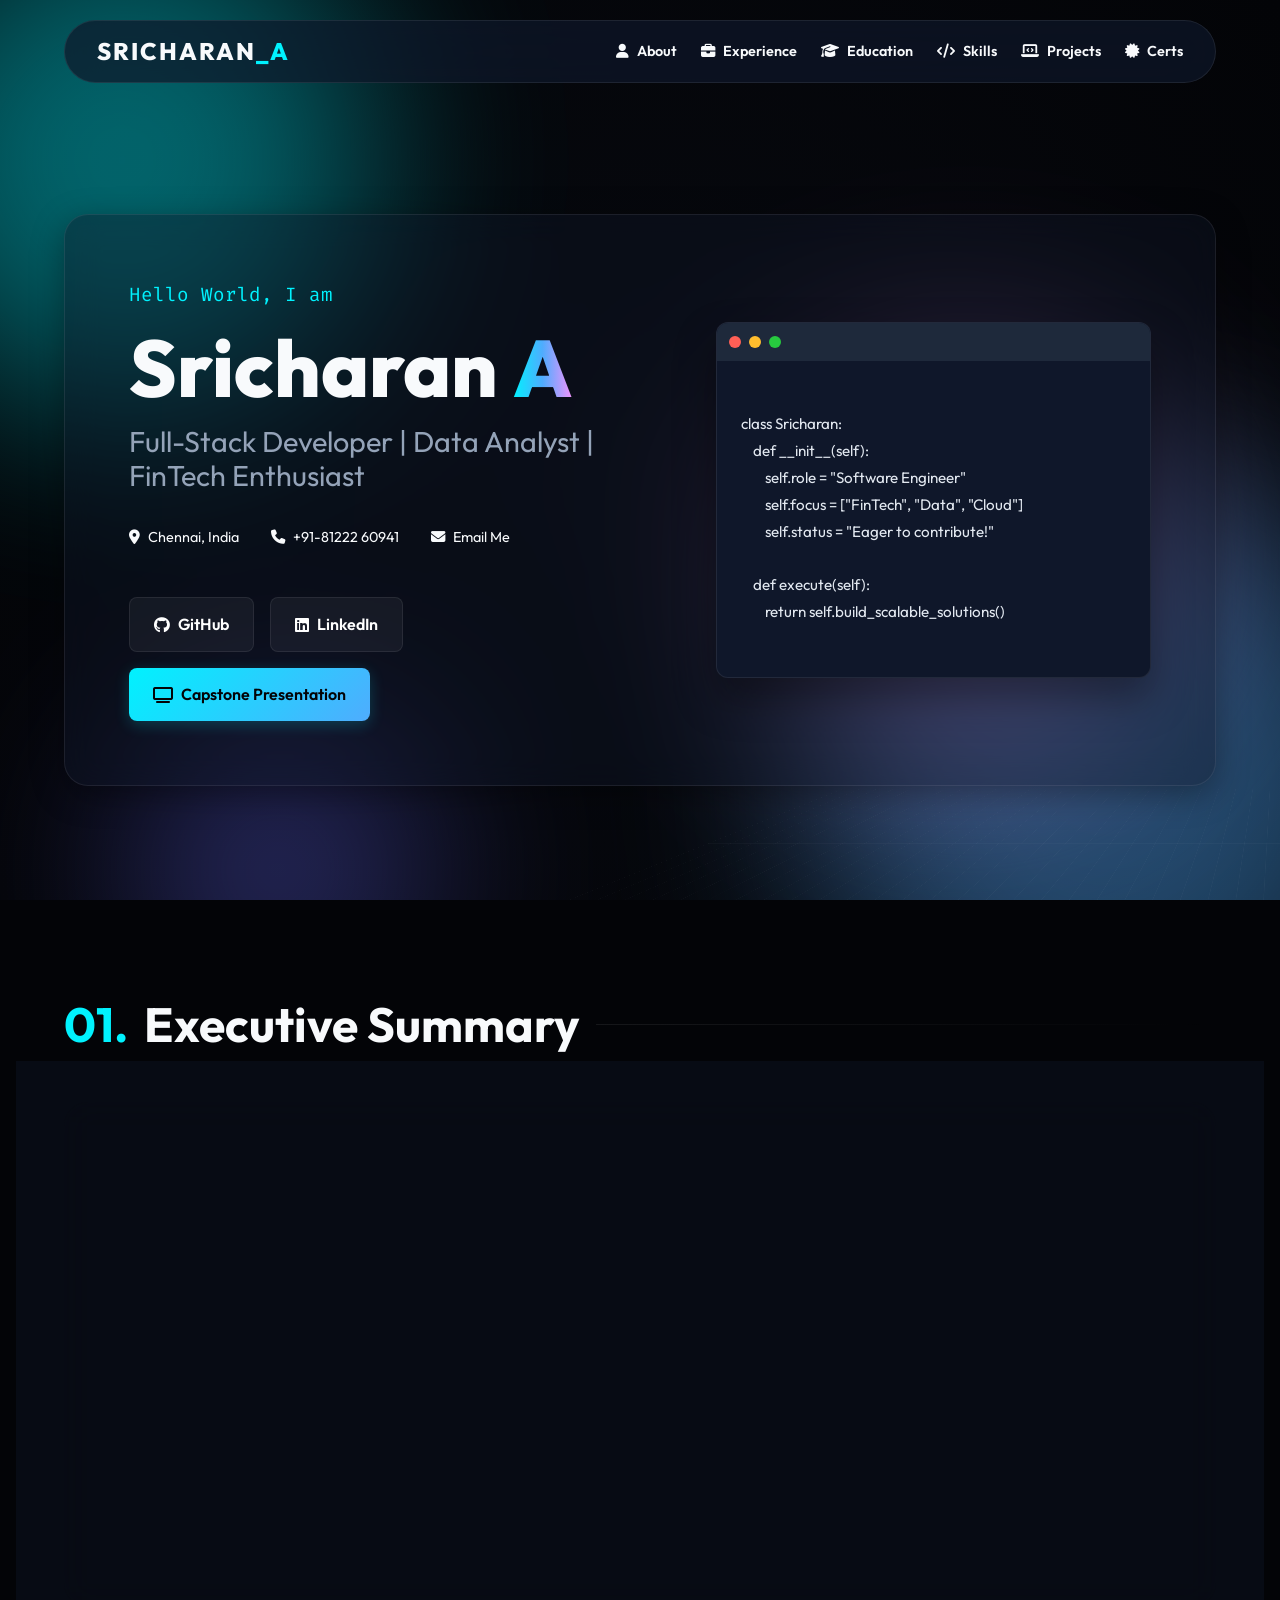
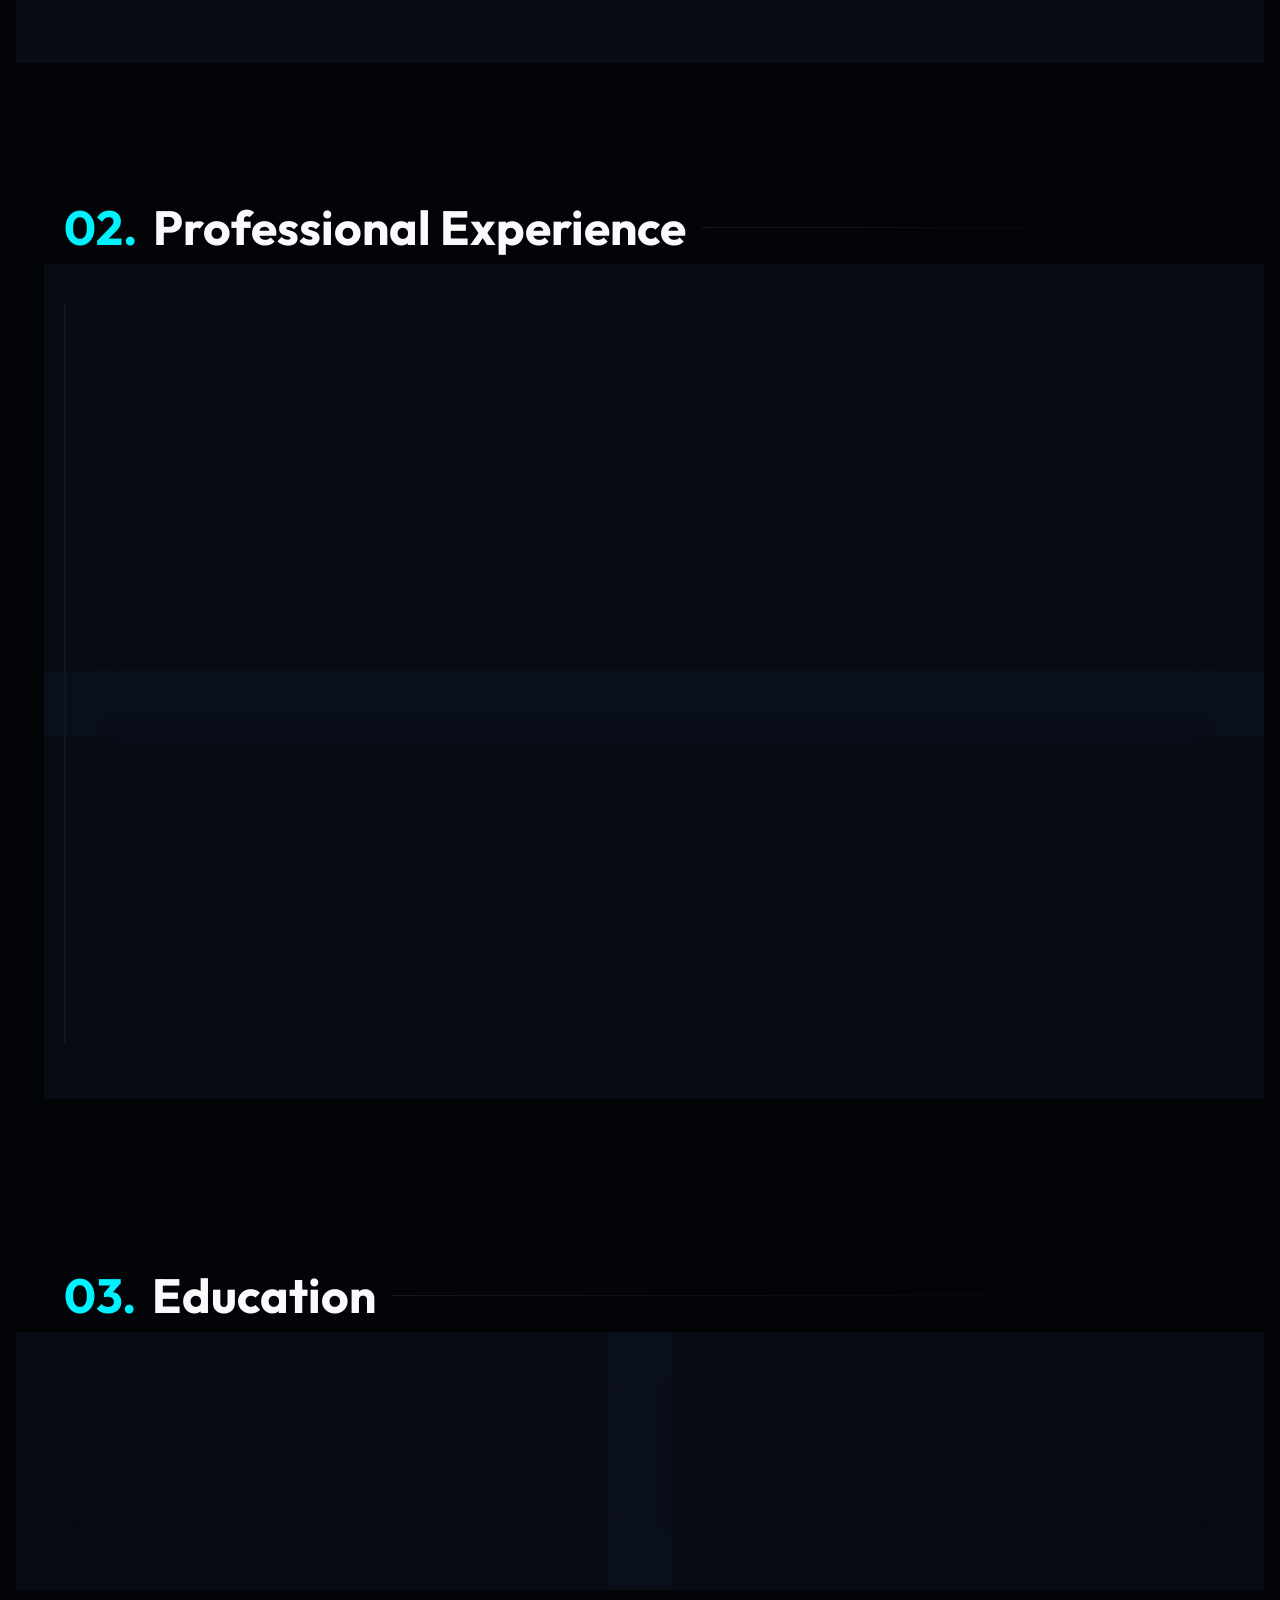
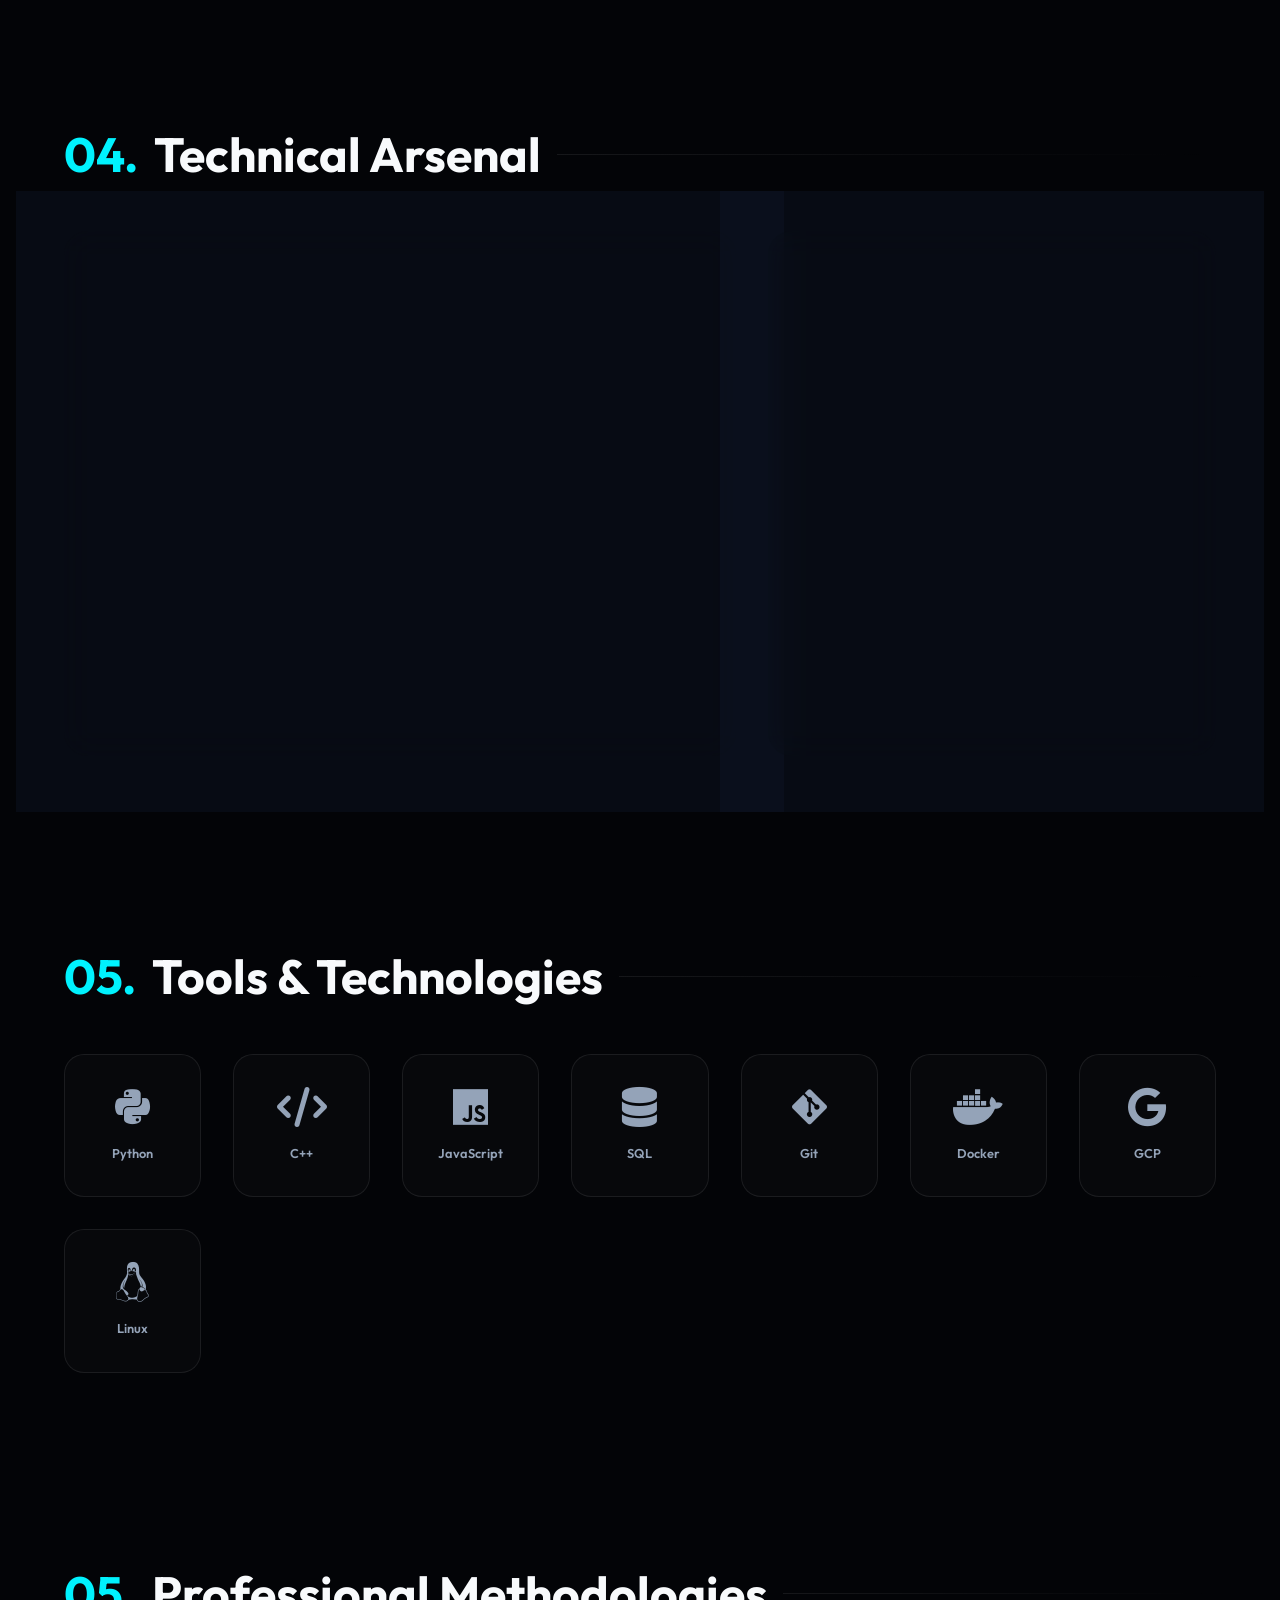
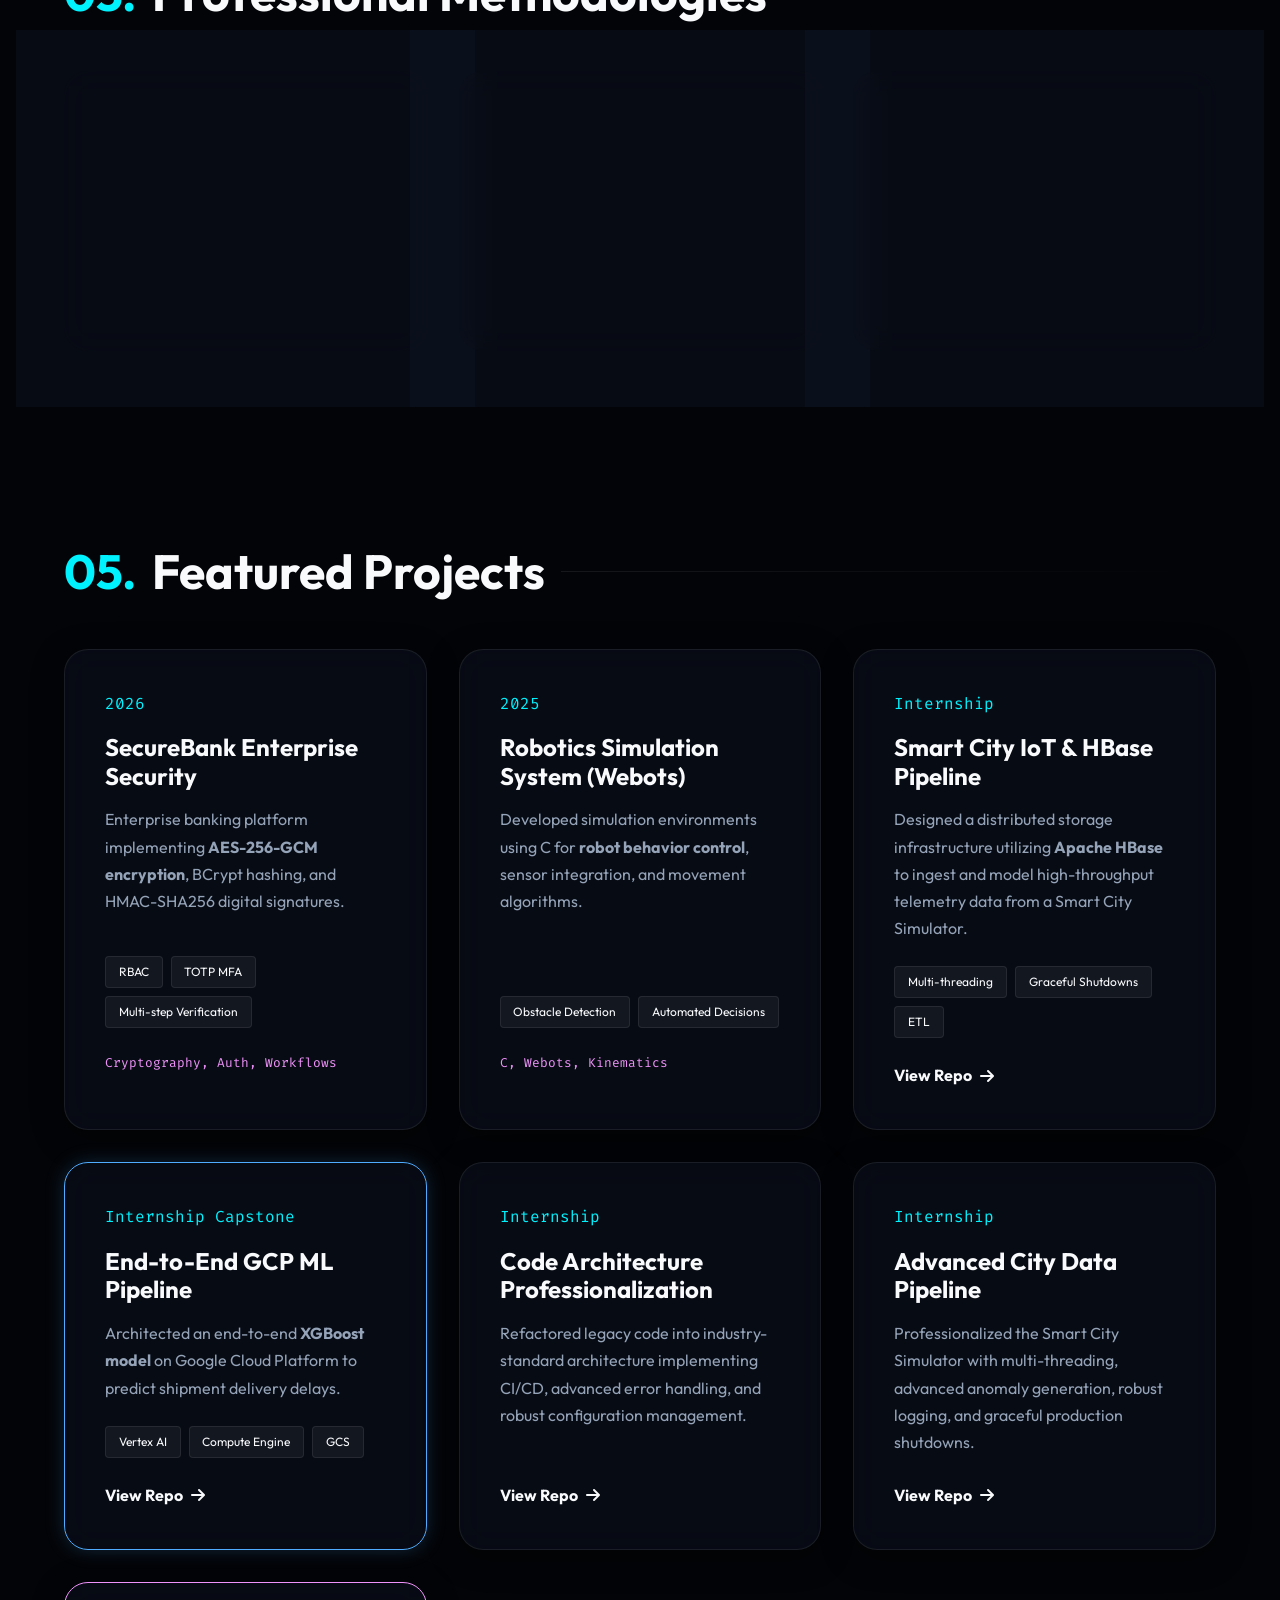
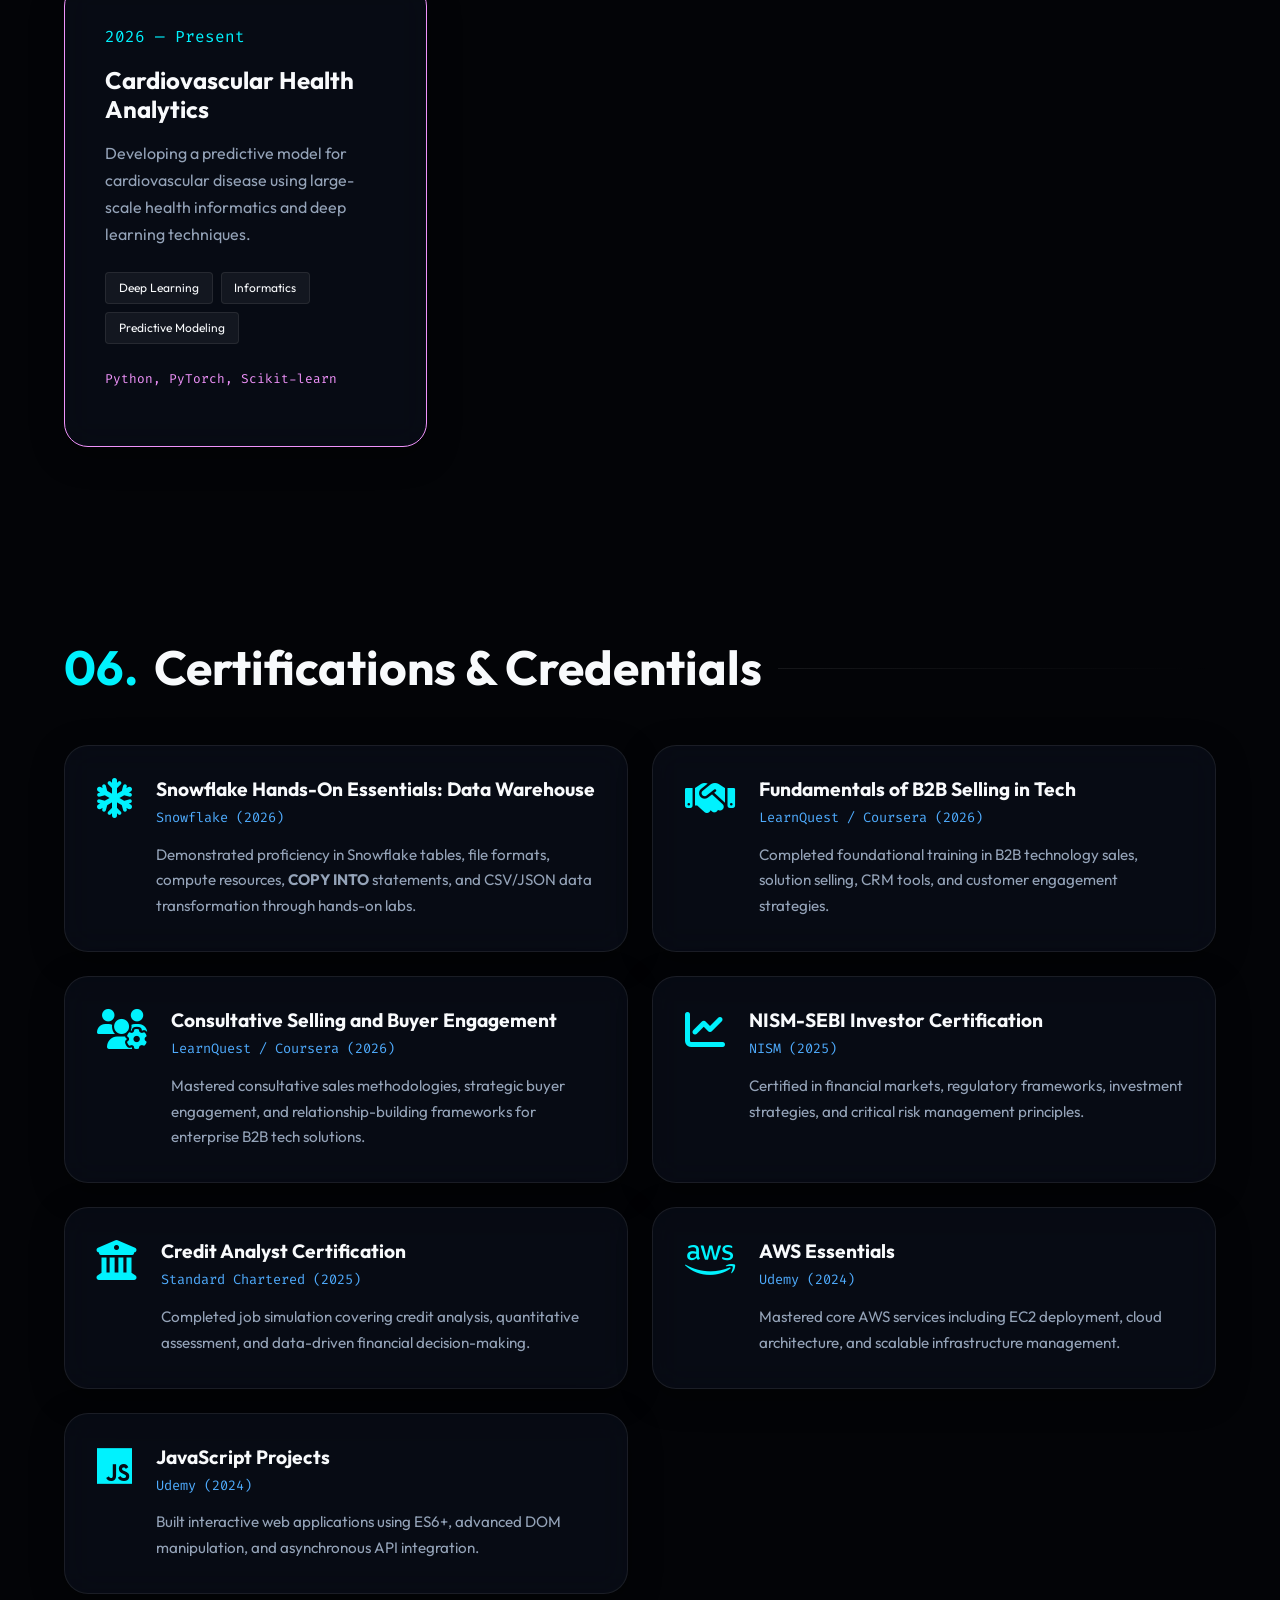
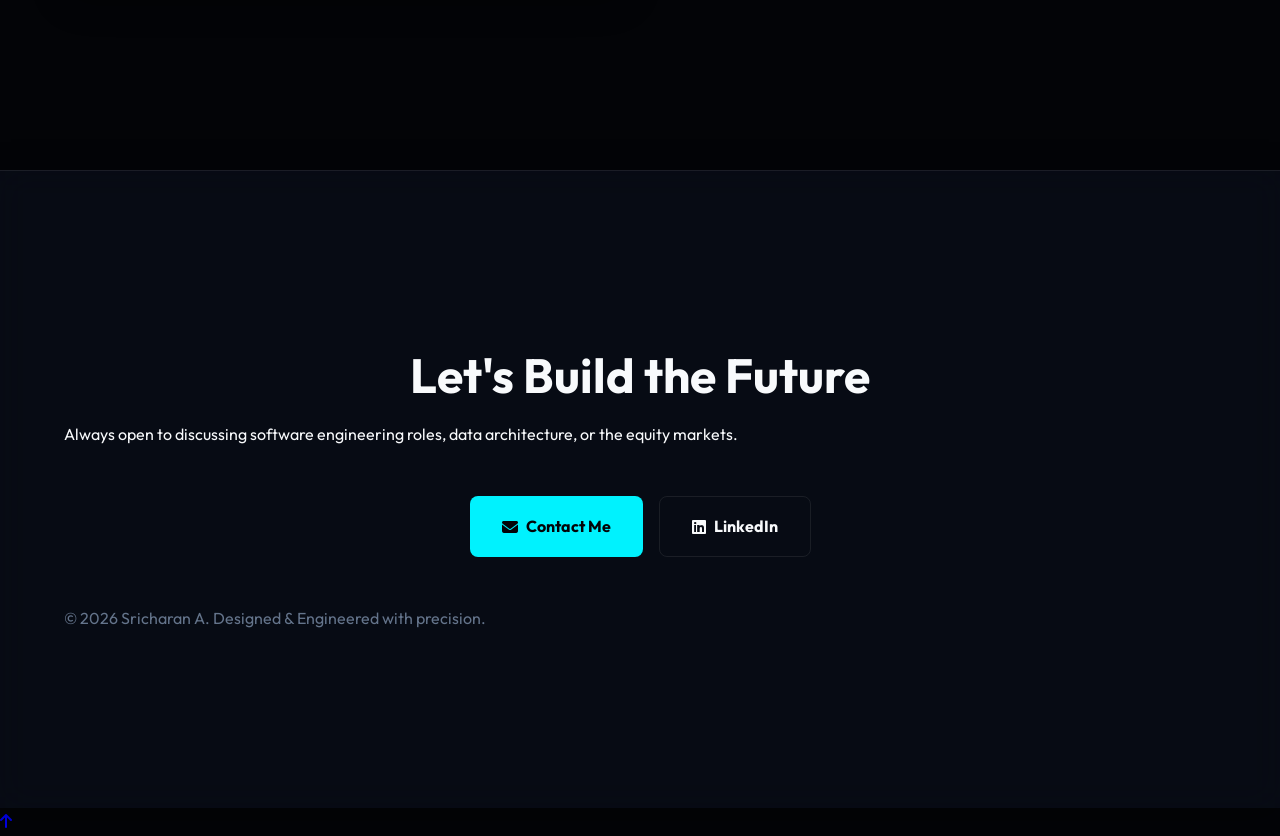
==== index.html @ 67b2a5e1 "feat: add HTML structure for functional scroll-to-top button" ====
<!DOCTYPE html>
<html lang="en">
<head>
    <meta charset="UTF-8">
    <meta name="viewport" content="width=device-width, initial-scale=1.0">
    <meta name="keywords" content="Sricharan A, Portfolio, Data Analyst, Full-Stack Developer, FinTech, Python, C++, Snowflake, SQL, GCP, Machine Learning, ApexPlanet">
    <!-- Open Graph Tags -->
    <meta property="og:title" content="Sricharan A | Portfolio">
    <meta property="og:description" content="Sricharan A - Full-Stack Developer & Data Analyst Portfolio">
    <meta property="og:type" content="website">
    <meta property="og:url" content="https://github.com/SricharanAsr">
    <meta property="og:image" content="https://raw.githubusercontent.com/SricharanAsr/ApexPlanet-Task5/main/screenshot.png">
    <!-- Twitter Card Tags -->
    <meta name="twitter:card" content="summary_large_image">
    <meta name="twitter:title" content="Sricharan A | Portfolio">
    <meta name="twitter:description" content="Sricharan A - Full-Stack Developer & Data Analyst Portfolio">
    <meta name="description" content="Sricharan A - Full-Stack Developer & Data Analyst Portfolio">
    <title>Sricharan A | Comprehensive Portfolio</title>
    <link href="https://fonts.googleapis.com/css2?family=Outfit:wght@300;400;600;800&family=Fira+Code:wght@400;500&display=swap" rel="stylesheet">
    <link rel="stylesheet" href="styles.css">
    <!-- FontAwesome for icons -->
    <link rel="stylesheet" href="https://cdnjs.cloudflare.com/ajax/libs/font-awesome/6.4.0/css/all.min.css">
</head>
<body>
    <!-- Complex Animated Background -->
    <div class="background-animation">
        <div class="orb orb-1"></div>
        <div class="orb orb-2"></div>
        <div class="orb orb-3"></div>
        <div class="orb orb-4"></div>
        <div class="grid-overlay"></div>
    </div>

    <!-- Navigation -->
    <nav class="glass-nav">
        <div class="nav-content">
            <h1 class="logo">SRICHARAN<span class="highlight">_A</span></h1>
            <ul class="nav-links">
                <li><a href="#about" aria-label="About Section"><i class="fa-solid fa-user"></i> About</a></li>
                <li><a href="#experience" aria-label="Experience Section"><i class="fa-solid fa-briefcase"></i> Experience</a></li>
                <li><a href="#education" aria-label="Education Section"><i class="fa-solid fa-graduation-cap"></i> Education</a></li>
                <li><a href="#skills" aria-label="Skills Section"><i class="fa-solid fa-code"></i> Skills</a></li>
                <li><a href="#projects" aria-label="Projects Section"><i class="fa-solid fa-laptop-code"></i> Projects</a></li>
                <li><a href="#certifications" aria-label="Certifications Section"><i class="fa-solid fa-certificate"></i> Certs</a></li>
            </ul>
        </div>
    </nav>

    <!-- Hero Section -->
    <header class="hero" id="home">
        <div class="hero-container glass-panel">
            <div class="hero-text">
                <p class="greeting">Hello World, I am</p>
                <h1 class="title">Sricharan <span class="gradient-text">A</span></h1>
                <h2 class="subtitle">Full-Stack Developer | Data Analyst | FinTech Enthusiast</h2>
                <div class="contact-info">
                    <span><i class="fa-solid fa-location-dot"></i> Chennai, India</span>
                    <span><i class="fa-solid fa-phone"></i> +91-81222 60941</span>
                    <a href="mailto:cb.sc.u4cse23764@cb.students.amrita.edu" aria-label="Email Me"><i class="fa-solid fa-envelope"></i> Email Me</a>
                </div>
                <div class="social-links">
                    <a href="https://github.com/SricharanAsr" target="_blank" class="social-btn" aria-label="GitHub Profile"><i class="fa-brands fa-github"></i> GitHub</a>
                    <a href="https://linkedin.com/in/sricharan-a-08983031a" target="_blank" class="social-btn" aria-label="LinkedIn Profile"><i class="fa-brands fa-linkedin"></i> LinkedIn</a>
                    <a href="presentation/index.html" target="_blank" class="social-btn highlight-btn" aria-label="Capstone Presentation"><i class="fa-solid fa-tv"></i> Capstone Presentation</a>
                </div>
            </div>
            <div class="hero-graphic">
                <div class="code-window">
                    <div class="window-header">
                        <span class="dot red"></span><span class="dot yellow"></span><span class="dot green"></span>
                    </div>
                    <pre><code>
class Sricharan:
    def __init__(self):
        self.role = "Software Engineer"
        self.focus = ["FinTech", "Data", "Cloud"]
        self.status = "Eager to contribute!"
        
    def execute(self):
        return self.build_scalable_solutions()
                    </code></pre>
                </div>
            </div>
        </div>
    </header>

    <!-- Executive Summary -->
    <section id="about" class="container">
        <h2 class="section-title"><span class="highlight">01.</span> Executive Summary</h2>
        <div class="glass-panel content-flooded">
            <p class="large-text">
                B.Tech CSE student specializing in <strong>full-stack development</strong> across <strong>C++, Python, and web technologies</strong>, with hands-on expertise in <strong>Snowflake data warehousing</strong>. 
            </p>
            <p class="large-text">
                Driven by a passion for <strong>fintech and equity markets</strong>, I am eager to contribute to software engineering roles that demand both technical excellence and financial acumen to build <strong>scalable, data-driven solutions</strong>.
            </p>
            <div class="competency-grid">
                <div class="comp-item">
                    <i class="fa-solid fa-microchip"></i>
                    <span>System Architecture</span>
                </div>
                <div class="comp-item">
                    <i class="fa-solid fa-database"></i>
                    <span>ETL & Data Modeling</span>
                </div>
                <div class="comp-item">
                    <i class="fa-solid fa-shield-halved"></i>
                    <span>Cybersecurity Basics</span>
                </div>
                <div class="comp-item">
                    <i class="fa-solid fa-chart-pie"></i>
                    <span>Quantitative Analysis</span>
                </div>
            </div>
            <div class="competency-tags">
                <span class="tag">Problem-Solving</span>
                <span class="tag">Analytical Thinking</span>
                <span class="tag">Data Analysis</span>
                <span class="tag">Financial Analysis</span>
                <span class="tag">Market Operations (NSE, BSE)</span>
            </div>
        </div>
    </section>

    <!-- Experience Timeline -->
    <section id="experience" class="container">
        <h2 class="section-title"><span class="highlight">02.</span> Professional Experience</h2>
        <div class="timeline">
            <div class="timeline-item glass-panel">
                <div class="timeline-dot"></div>
                <div class="timeline-date">2026</div>
                <h3>Data Analyst Intern — ApexPlanet</h3>
                <h4>Apex Software Solutions</h4>
                <ul>
                    <li>Spearheaded <strong>statistical data analysis</strong> workflows, leveraging advanced visualizations to drive data-informed decision-making.</li>
                    <li>Optimized <strong>SQL query performance</strong> by 30% through advanced join strategies and aggregation techniques for large-scale revenue datasets.</li>
                    <li>Designed high-fidelity <strong>KPI dashboards</strong> in Excel, providing stakeholders with real-time business intelligence and performance metrics.</li>
                    <li>Architected and deployed an end-to-end <strong>XGBoost ML Pipeline</strong> on GCP, achieving 92% prediction accuracy for shipping logistics.</li>
                </ul>
            </div>
            
            <div class="timeline-item glass-panel">
                <div class="timeline-dot"></div>
                <div class="timeline-date">2025</div>
                <h3>Equity Markets Analyst</h3>
                <h4>Finlatics Program</h4>
                <ul>
                    <li>Completed intensive equity research program in <strong>valuation, portfolio management, and financial modeling</strong>.</li>
                    <li>Performed <strong>technical analysis</strong> in Google Sheets to develop data-driven investment strategies.</li>
                    <li>Integrated financial fundamentals with technical indicators to achieve portfolio performance exceeding market benchmarks.</li>
                </ul>
            </div>
        </div>
    </section>

    <!-- Education -->
    <section id="education" class="container">
        <h2 class="section-title"><span class="highlight">03.</span> Education</h2>
        <div class="grid-2">
            <div class="glass-panel edu-card">
                <div class="edu-icon"><i class="fa-solid fa-university"></i></div>
                <div>
                    <h3>B.Tech Computer Science & Engineering</h3>
                    <p class="edu-school">Amrita Vishwa Vidyapeetham, Coimbatore</p>
                    <p class="edu-date">2023 — 2027</p>
                </div>
            </div>
            <div class="glass-panel edu-card">
                <div class="edu-icon"><i class="fa-solid fa-school"></i></div>
                <div>
                    <h3>Higher Secondary Education (11th & 12th)</h3>
                    <p class="edu-school">Sri Chaitanya Techno School, Chennai</p>
                    <p class="edu-date">2021 — 2023</p>
                </div>
            </div>
        </div>
    </section>

    <!-- Massive Skills Matrix -->
    <section id="skills" class="container">
        <h2 class="section-title"><span class="highlight">04.</span> Technical Arsenal</h2>
        <div class="skills-matrix">
            <div class="skill-group glass-panel">
                <h3><i class="fa-solid fa-terminal"></i> Programming Languages</h3>
                <div class="skill-bar-container">
                    <div class="skill-label">C++ / C <span class="skill-level">Advanced</span></div>
                    <div class="skill-bar"><div class="skill-fill" style="width: 90%;"></div></div>
                </div>
                <div class="skill-bar-container">
                    <div class="skill-label">Python <span class="skill-level">Advanced</span></div>
                    <div class="skill-bar"><div class="skill-fill" style="width: 95%;"></div></div>
                </div>
                <div class="skill-bar-container">
                    <div class="skill-label">SQL <span class="skill-level">Fluent</span></div>
                    <div class="skill-bar"><div class="skill-fill" style="width: 85%;"></div></div>
                </div>
                <div class="skill-bar-container">
                    <div class="skill-label">JavaScript (ES6+) <span class="skill-level">Proficient</span></div>
                    <div class="skill-bar"><div class="skill-fill" style="width: 80%;"></div></div>
                </div>
            </div>

            <div class="skill-group glass-panel">
                <h3><i class="fa-solid fa-cloud"></i> Cloud & Infrastructure</h3>
                <div class="cloud-icons">
                    <div class="c-icon"><i class="fa-brands fa-aws"></i> AWS (EC2, Deployments)</div>
                    <div class="c-icon"><i class="fa-brands fa-google"></i> Google Cloud Platform</div>
                    <div class="c-icon"><i class="fa-solid fa-snowflake"></i> Snowflake Data Warehouse</div>
                </div>
                <h4 class="sub-skill-title">Specializations:</h4>
                <ul class="check-list">
                    <li><i class="fa-solid fa-check"></i> Cloud Infrastructure Management</li>
                    <li><i class="fa-solid fa-check"></i> Data Warehousing pipelines</li>
                    <li><i class="fa-solid fa-check"></i> Full-Stack & API Integration</li>
                    <li><i class="fa-solid fa-check"></i> UI/UX Design</li>
                </ul>
            </div>
        </div>
    </section>

    <!-- Tools & Technologies Showcase -->
    <section id="tech-stack" class="container">
        <h2 class="section-title"><span class="highlight">05.</span> Tools & Technologies</h2>
        <div class="tech-grid">
            <div class="tech-item" title="Python">
                <i class="fa-brands fa-python"></i>
                <span>Python</span>
            </div>
            <div class="tech-item" title="C++">
                <i class="fa-solid fa-code"></i>
                <span>C++</span>
            </div>
            <div class="tech-item" title="JavaScript">
                <i class="fa-brands fa-js"></i>
                <span>JavaScript</span>
            </div>
            <div class="tech-item" title="SQL">
                <i class="fa-solid fa-database"></i>
                <span>SQL</span>
            </div>
            <div class="tech-item" title="GIT">
                <i class="fa-brands fa-git-alt"></i>
                <span>Git</span>
            </div>
            <div class="tech-item" title="Docker">
                <i class="fa-brands fa-docker"></i>
                <span>Docker</span>
            </div>
            <div class="tech-item" title="Google Cloud">
                <i class="fa-brands fa-google"></i>
                <span>GCP</span>
            </div>
            <div class="tech-item" title="Linux">
                <i class="fa-brands fa-linux"></i>
                <span>Linux</span>
            </div>
        </div>
    </section>

    <!-- Professional Methodologies -->
    <section id="methodology" class="container">
        <h2 class="section-title"><span class="highlight">05.</span> Professional Methodologies</h2>
        <div class="grid-3">
            <div class="glass-panel soft-skill-card">
                <i class="fa-solid fa-lightbulb"></i>
                <h3>Problem Solving</h3>
                <p>Structured approach to complex technical challenges using first-principles thinking.</p>
            </div>
            <div class="glass-panel soft-skill-card">
                <i class="fa-solid fa-comments"></i>
                <h3>Communication</h3>
                <p>Effective technical communication for bridging the gap between developers and stakeholders.</p>
            </div>
            <div class="glass-panel soft-skill-card">
                <i class="fa-solid fa-vial"></i>
                <h3>Analytical Rigor</h3>
                <p>Meticulous attention to data integrity and statistical significance in all analytical workflows.</p>
            </div>
        </div>
    </section>

    <!-- Comprehensive Projects Portfolio -->
    <section id="projects" class="container">
        <h2 class="section-title"><span class="highlight">05.</span> Featured Projects</h2>
        <div class="grid-3 projects-grid">

            <!-- Resume Project 1 -->
            <div class="project-card glass-panel">
                <div class="project-year">2026</div>
                <h3>SecureBank Enterprise Security</h3>
                <p>Enterprise banking platform implementing <strong>AES-256-GCM encryption</strong>, BCrypt hashing, and HMAC-SHA256 digital signatures.</p>
                <div class="project-features">
                    <span>RBAC</span><span>TOTP MFA</span><span>Multi-step Verification</span>
                </div>
                <div class="tech-stack-mini">Cryptography, Auth, Workflows</div>
            </div>

            <!-- Resume Project 3 -->
            <div class="project-card glass-panel">
                <div class="project-year">2025</div>
                <h3>Robotics Simulation System (Webots)</h3>
                <p>Developed simulation environments using C for <strong>robot behavior control</strong>, sensor integration, and movement algorithms.</p>
                <div class="project-features">
                    <span>Obstacle Detection</span><span>Automated Decisions</span>
                </div>
                <div class="tech-stack-mini">C, Webots, Kinematics</div>
            </div>

            <!-- Capstone Project 2 -->
            <div class="project-card glass-panel">
                <div class="project-year">Internship</div>
                <h3>Smart City IoT & HBase Pipeline</h3>
                <p>Designed a distributed storage infrastructure utilizing <strong>Apache HBase</strong> to ingest and model high-throughput telemetry data from a Smart City Simulator.</p>
                <div class="project-features">
                    <span>Multi-threading</span><span>Graceful Shutdowns</span><span>ETL</span>
                </div>
                <a href="https://github.com/SricharanAsr/smartcityHbase" target="_blank" class="p-link">View Repo <i class="fa-solid fa-arrow-right"></i></a>
            </div>

            <!-- Capstone Project 4 -->
            <div class="project-card glass-panel highlight-border">
                <div class="project-year">Internship Capstone</div>
                <h3>End-to-End GCP ML Pipeline</h3>
                <p>Architected an end-to-end <strong>XGBoost model</strong> on Google Cloud Platform to predict shipment delivery delays.</p>
                <div class="project-features">
                    <span>Vertex AI</span><span>Compute Engine</span><span>GCS</span>
                </div>
                <a href="https://github.com/SricharanAsr/End-to-End-ML-pipeline-using-GCP-cloud-services" target="_blank" class="p-link">View Repo <i class="fa-solid fa-arrow-right"></i></a>
            </div>

            <!-- Capstone Project 1 -->
            <div class="project-card glass-panel">
                <div class="project-year">Internship</div>
                <h3>Code Architecture Professionalization</h3>
                <p>Refactored legacy code into industry-standard architecture implementing CI/CD, advanced error handling, and robust configuration management.</p>
                <a href="https://github.com/SricharanAsr/ApexPlanet-Task4" target="_blank" class="p-link">View Repo <i class="fa-solid fa-arrow-right"></i></a>
            </div>

            <!-- Capstone Project 3 -->
            <div class="project-card glass-panel">
                <div class="project-year">Internship</div>
                <h3>Advanced City Data Pipeline</h3>
                <p>Professionalized the Smart City Simulator with multi-threading, advanced anomaly generation, robust logging, and graceful production shutdowns.</p>
                <a href="https://github.com/SricharanAsr/Smart-City-Repo" target="_blank" class="p-link">View Repo <i class="fa-solid fa-arrow-right"></i></a>
            </div>

            <!-- Ongoing Research -->
            <div class="project-card glass-panel border-accent">
                <div class="project-year">2026 — Present</div>
                <h3>Cardiovascular Health Analytics</h3>
                <p>Developing a predictive model for cardiovascular disease using large-scale health informatics and deep learning techniques.</p>
                <div class="project-features">
                    <span>Deep Learning</span><span>Informatics</span><span>Predictive Modeling</span>
                </div>
                <div class="tech-stack-mini">Python, PyTorch, Scikit-learn</div>
            </div>

        </div>
    </section>

    <!-- Massive Certifications List -->
    <section id="certifications" class="container">
        <h2 class="section-title"><span class="highlight">06.</span> Certifications & Credentials</h2>
        <div class="cert-grid">
            <div class="cert-card glass-panel">
                <div class="cert-icon"><i class="fa-solid fa-snowflake"></i></div>
                <div class="cert-info">
                    <h3>Snowflake Hands-On Essentials: Data Warehouse</h3>
                    <span class="cert-issuer">Snowflake (2026)</span>
                    <p>Demonstrated proficiency in Snowflake tables, file formats, compute resources, <strong>COPY INTO</strong> statements, and CSV/JSON data transformation through hands-on labs.</p>
                </div>
            </div>

            <div class="cert-card glass-panel">
                <div class="cert-icon"><i class="fa-solid fa-handshake"></i></div>
                <div class="cert-info">
                    <h3>Fundamentals of B2B Selling in Tech</h3>
                    <span class="cert-issuer">LearnQuest / Coursera (2026)</span>
                    <p>Completed foundational training in B2B technology sales, solution selling, CRM tools, and customer engagement strategies.</p>
                </div>
            </div>

            <div class="cert-card glass-panel">
                <div class="cert-icon"><i class="fa-solid fa-users-gear"></i></div>
                <div class="cert-info">
                    <h3>Consultative Selling and Buyer Engagement</h3>
                    <span class="cert-issuer">LearnQuest / Coursera (2026)</span>
                    <p>Mastered consultative sales methodologies, strategic buyer engagement, and relationship-building frameworks for enterprise B2B tech solutions.</p>
                </div>
            </div>

            <div class="cert-card glass-panel">
                <div class="cert-icon"><i class="fa-solid fa-chart-line"></i></div>
                <div class="cert-info">
                    <h3>NISM-SEBI Investor Certification</h3>
                    <span class="cert-issuer">NISM (2025)</span>
                    <p>Certified in financial markets, regulatory frameworks, investment strategies, and critical risk management principles.</p>
                </div>
            </div>

            <div class="cert-card glass-panel">
                <div class="cert-icon"><i class="fa-solid fa-building-columns"></i></div>
                <div class="cert-info">
                    <h3>Credit Analyst Certification</h3>
                    <span class="cert-issuer">Standard Chartered (2025)</span>
                    <p>Completed job simulation covering credit analysis, quantitative assessment, and data-driven financial decision-making.</p>
                </div>
            </div>

            <div class="cert-card glass-panel">
                <div class="cert-icon"><i class="fa-brands fa-aws"></i></div>
                <div class="cert-info">
                    <h3>AWS Essentials</h3>
                    <span class="cert-issuer">Udemy (2024)</span>
                    <p>Mastered core AWS services including EC2 deployment, cloud architecture, and scalable infrastructure management.</p>
                </div>
            </div>

            <div class="cert-card glass-panel">
                <div class="cert-icon"><i class="fa-brands fa-js"></i></div>
                <div class="cert-info">
                    <h3>JavaScript Projects</h3>
                    <span class="cert-issuer">Udemy (2024)</span>
                    <p>Built interactive web applications using ES6+, advanced DOM manipulation, and asynchronous API integration.</p>
                </div>
            </div>
        </div>
    </section>

    <footer class="glass-panel main-footer">
        <div class="container text-center">
            <h2 class="footer-title">Let's Build the Future</h2>
            <p>Always open to discussing software engineering roles, data architecture, or the equity markets.</p>
            <div class="footer-links">
                <a href="mailto:cb.sc.u4cse23764@cb.students.amrita.edu" class="btn-primary"><i class="fa-solid fa-envelope"></i> Contact Me</a>
                <a href="https://linkedin.com/in/sricharan-a-08983031a" target="_blank" class="btn-secondary"><i class="fa-brands fa-linkedin"></i> LinkedIn</a>
            </div>
            <p class="copyright">© 2026 Sricharan A. Designed & Engineered with precision.</p>
        </div>
    </footer>
    <a href="#home" class="scroll-top" aria-label="Scroll to Top">
        <i class="fa-solid fa-arrow-up"></i>
    </a>
</body>
</html>
---- styles.css ----
@import url('https://fonts.googleapis.com/css2?family=Outfit:wght@300;400;600;800&family=Fira+Code:wght@400;500&display=swap');

:root {
    --primary: #00f2fe;
    --secondary: #4facfe;
    --accent: #f093fb;
    --success: #00f5a0;
    --warning: #f83a3a;
    --info: #00d2ff;
    --dark: #07090f;
    --darker: #030407;
    --light: #f8fafc;
    --text-muted: #94a3b8;
    --platinum: #e2e8f0;
    
    --glass-bg: rgba(15, 23, 42, 0.4);
    --glass-border: rgba(255, 255, 255, 0.08);
    --glass-shadow: 0 8px 32px 0 rgba(0, 0, 0, 0.37);
    --glass-glow: 0 0 15px rgba(0, 242, 254, 0.3);
}

* {
    margin: 0;
    padding: 0;
    box-sizing: border-box;
    font-family: 'Outfit', sans-serif;
    scroll-behavior: smooth;
}

body {
    background-color: var(--darker);
    color: var(--light);
    line-height: 1.7;
    overflow-x: hidden;
}

h1, h2, h3, h4 {
    line-height: 1.2;
}

/* Background Animation */
.background-animation {
    position: fixed;
    top: 0;
    left: 0;
    width: 100vw;
    height: 100vh;
    z-index: -1;
    overflow: hidden;
    background: radial-gradient(circle at center, var(--dark), var(--darker));
}

.grid-overlay {
    position: absolute;
    width: 200%;
    height: 200%;
    background-image: 
        linear-gradient(rgba(255, 255, 255, 0.03) 1px, transparent 1px),
        linear-gradient(90deg, rgba(255, 255, 255, 0.03) 1px, transparent 1px);
    background-size: 50px 50px;
    transform: perspective(500px) rotateX(60deg) translateY(-100px) translateZ(-200px);
    animation: gridMove 20s linear infinite;
}

@keyframes gridMove {
    0% { transform: perspective(500px) rotateX(60deg) translateY(0) translateZ(-200px); }
    100% { transform: perspective(500px) rotateX(60deg) translateY(50px) translateZ(-200px); }
}

.orb {
    position: absolute;
    border-radius: 50%;
    filter: blur(100px);
    opacity: 0.4;
    animation: float 25s infinite alternate ease-in-out;
}

.orb-1 { top: -10%; left: -10%; width: 500px; height: 500px; background: var(--primary); }
.orb-2 { bottom: -20%; right: -10%; width: 600px; height: 600px; background: var(--secondary); animation-delay: -5s; }
.orb-3 { top: 40%; left: 60%; width: 400px; height: 400px; background: var(--accent); animation-delay: -10s; }
.orb-4 { top: 80%; left: 10%; width: 300px; height: 300px; background: #6366f1; animation-delay: -15s; }

@keyframes float {
    0% { transform: translate(0, 0) scale(1); }
    33% { transform: translate(50px, -50px) scale(1.1); }
    66% { transform: translate(-30px, 40px) scale(0.9); }
    100% { transform: translate(20px, 20px) scale(1.2); }
}

/* Glassmorphism Classes */
.glass-panel {
    background: var(--glass-bg);
    backdrop-filter: blur(16px);
    -webkit-backdrop-filter: blur(16px);
    border: 1px solid var(--glass-border);
    border-radius: 24px;
    box-shadow: var(--glass-shadow);
    transition: transform 0.3s ease, border-color 0.3s ease;
}

.glass-panel:hover {
    border-color: rgba(255, 255, 255, 0.2);
}

.container {
    max-width: 1400px;
    margin: 0 auto;
    padding: 6rem 5%;
}

.highlight {
    color: var(--primary);
}

.gradient-text {
    background: linear-gradient(to right, var(--primary), var(--secondary), var(--accent));
    -webkit-background-clip: text;
    background-clip: text;
    -webkit-text-fill-color: transparent;
    display: inline-block;
}

/* Navigation */
.glass-nav {
    position: fixed;
    top: 20px;
    left: 50%;
    transform: translateX(-50%);
    width: 90%;
    max-width: 1200px;
    background: rgba(15, 23, 42, 0.7);
    backdrop-filter: blur(20px);
    border: 1px solid var(--glass-border);
    border-radius: 50px;
    padding: 1rem 2rem;
    z-index: 1000;
}

.nav-content {
    display: flex;
    justify-content: space-between;
    align-items: center;
}

.logo {
    font-size: 1.5rem;
    font-weight: 800;
    letter-spacing: 2px;
}

.nav-links {
    list-style: none;
    display: flex;
    gap: 1.5rem;
}

.nav-links a {
    color: var(--light);
    text-decoration: none;
    font-weight: 600;
    font-size: 0.9rem;
    transition: color 0.3s;
    display: flex;
    align-items: center;
    gap: 0.5rem;
}

.nav-links a:hover {
    color: var(--primary);
}

/* Hero Section */
.hero {
    min-height: 100vh;
    display: flex;
    align-items: center;
    justify-content: center;
    padding: 100px 5% 0;
}

.hero-container {
    display: grid;
    grid-template-columns: 1.2fr 1fr;
    gap: 4rem;
    padding: 4rem;
    width: 100%;
    max-width: 1300px;
    align-items: center;
}

.hero-text .greeting {
    font-family: 'Fira Code', monospace;
    color: var(--primary);
    font-size: 1.2rem;
    margin-bottom: 1rem;
}

.hero-text .title {
    font-size: 5rem;
    font-weight: 800;
    margin-bottom: 1rem;
    line-height: 1;
}

.hero-text .subtitle {
    font-size: 1.8rem;
    color: var(--text-muted);
    margin-bottom: 2rem;
    font-weight: 400;
}

.contact-info {
    display: flex;
    gap: 2rem;
    margin-bottom: 3rem;
    flex-wrap: wrap;
    font-family: 'Fira Code', monospace;
    font-size: 0.9rem;
}

.contact-info span, .contact-info a {
    color: var(--light);
    text-decoration: none;
    display: flex;
    align-items: center;
    gap: 0.5rem;
}

.social-links {
    display: flex;
    gap: 1rem;
    flex-wrap: wrap;
}

.social-btn {
    padding: 0.8rem 1.5rem;
    border-radius: 8px;
    background: rgba(255, 255, 255, 0.05);
    border: 1px solid var(--glass-border);
    color: white;
    text-decoration: none;
    font-weight: 600;
    transition: all 0.3s;
    display: flex;
    align-items: center;
    gap: 0.5rem;
}

.social-btn:hover {
    background: rgba(255, 255, 255, 0.1);
    transform: translateY(-3px);
    box-shadow: 0 10px 20px rgba(0,0,0,0.2), var(--glass-glow);
    border-color: var(--primary);
}

.highlight-btn {
    background: linear-gradient(135deg, var(--primary), var(--secondary));
    border: none;
    color: var(--darker);
    box-shadow: 0 4px 15px rgba(0, 242, 254, 0.2);
}

.highlight-btn:hover {
    background: linear-gradient(135deg, var(--secondary), var(--primary));
    box-shadow: 0 6px 20px rgba(0, 242, 254, 0.4);
}

/* Code Window */
.code-window {
    background: #0f172a;
    border-radius: 12px;
    overflow: hidden;
    border: 1px solid var(--glass-border);
    box-shadow: 0 20px 40px rgba(0,0,0,0.4);
}

.window-header {
    background: #1e293b;
    padding: 0.8rem;
    display: flex;
    gap: 0.5rem;
}

.dot {
    width: 12px;
    height: 12px;
    border-radius: 50%;
}
.red { background: #ff5f56; }
.yellow { background: #ffbd2e; }
.green { background: #27c93f; }

.code-window pre {
    padding: 1.5rem;
    margin: 0;
    font-family: 'Fira Code', monospace;
    font-size: 0.95rem;
    color: #e2e8f0;
    overflow-x: auto;
}

/* Section Common */
.section-title {
    font-size: 3rem;
    margin-bottom: 3rem;
    display: flex;
    align-items: center;
    gap: 1rem;
}

.section-title::after {
    content: '';
    height: 1px;
    flex: 1;
    background: linear-gradient(to right, var(--glass-border), transparent);
}

/* Summary */
.content-flooded {
    padding: 3rem;
}

.large-text {
    font-size: 1.3rem;
    margin-bottom: 2rem;
    color: #cbd5e1;
}

.large-text strong {
    color: white;
}

.competency-tags {
    display: flex;
    flex-wrap: wrap;
    gap: 1rem;
    margin-top: 2rem;
}

.competency-grid {
    display: grid;
    grid-template-columns: repeat(auto-fit, minmax(200px, 1fr));
    gap: 1.5rem;
    margin-bottom: 2.5rem;
}

.comp-item {
    display: flex;
    flex-direction: column;
    align-items: center;
    padding: 1.5rem;
    background: rgba(255, 255, 255, 0.03);
    border: 1px solid var(--glass-border);
    border-radius: 16px;
    transition: all 0.3s ease;
}

.comp-item i {
    font-size: 2rem;
    color: var(--primary);
    margin-bottom: 0.8rem;
}

.comp-item span {
    font-weight: 600;
    font-size: 0.9rem;
    text-align: center;
}

.comp-item:hover {
    background: rgba(0, 242, 254, 0.05);
    border-color: var(--primary);
    transform: translateY(-5px);
    box-shadow: var(--glass-glow);
}

.tag {
    padding: 0.5rem 1.2rem;
    background: rgba(0, 242, 254, 0.1);
    color: var(--primary);
    border: 1px solid rgba(0, 242, 254, 0.2);
    border-radius: 50px;
    font-size: 0.9rem;
    font-weight: 600;
    transition: 0.3s;
    cursor: default;
}

.tag:hover {
    background: var(--primary);
    color: var(--darker);
    box-shadow: var(--glass-glow);
}

/* Timeline */
.timeline {
    position: relative;
    padding-left: 2rem;
}

.timeline::before {
    content: '';
    position: absolute;
    left: 0;
    top: 0;
    bottom: 0;
    width: 2px;
    background: var(--glass-border);
}

.timeline-item {
    position: relative;
    padding: 2.5rem;
    margin-bottom: 2rem;
}

.timeline-dot {
    position: absolute;
    left: -2.35rem;
    top: 2.5rem;
    width: 15px;
    height: 15px;
    border-radius: 50%;
    background: var(--primary);
    box-shadow: 0 0 10px var(--primary);
}

.timeline-date {
    font-family: 'Fira Code', monospace;
    color: var(--secondary);
    font-weight: bold;
    margin-bottom: 0.5rem;
}

.timeline-item h3 {
    font-size: 1.8rem;
    margin-bottom: 0.2rem;
}

.timeline-item h4 {
    color: var(--text-muted);
    font-size: 1.2rem;
    margin-bottom: 1.5rem;
}

.timeline-item ul {
    list-style: none;
}

.timeline-item li {
    position: relative;
    padding-left: 1.5rem;
    margin-bottom: 1rem;
    color: #e2e8f0;
}

.timeline-item li::before {
    content: '▹';
    position: absolute;
    left: 0;
    color: var(--primary);
}

/* Grid Layouts */
.grid-2 { display: grid; grid-template-columns: 1fr 1fr; gap: 2rem; }
.grid-3 { display: grid; grid-template-columns: repeat(auto-fit, minmax(350px, 1fr)); gap: 2rem; }

/* Education */
.edu-card {
    display: flex;
    gap: 1.5rem;
    padding: 2rem;
    align-items: center;
}

.edu-icon {
    font-size: 3rem;
    color: var(--accent);
}

.edu-school { color: var(--text-muted); margin: 0.5rem 0; font-size: 1.1rem; }
.edu-date { font-family: 'Fira Code', monospace; color: var(--primary); }

/* Skills Matrix */
.skills-matrix { display: grid; grid-template-columns: 1.5fr 1fr; gap: 2rem; }

.skill-group { padding: 2.5rem; }
.skill-group h3 { font-size: 1.5rem; margin-bottom: 2rem; display: flex; align-items: center; gap: 0.8rem;}

.skill-bar-container { margin-bottom: 1.5rem; }
.skill-label { display: flex; justify-content: space-between; margin-bottom: 0.5rem; font-weight: 600; }
.skill-level { color: var(--text-muted); font-size: 0.85rem; }
.skill-bar { width: 100%; height: 8px; background: rgba(255,255,255,0.05); border-radius: 4px; overflow: hidden; }
.skill-fill { height: 100%; background: linear-gradient(90deg, var(--primary), var(--secondary)); border-radius: 4px; }

.cloud-icons { display: flex; flex-direction: column; gap: 1rem; margin-bottom: 2rem; border-bottom: 1px solid var(--glass-border); padding-bottom: 2rem;}
.c-icon { display: flex; align-items: center; gap: 1rem; font-size: 1.1rem; color: #e2e8f0; }
.c-icon i { font-size: 1.5rem; color: var(--primary); }

.check-list { list-style: none; }
.check-list li { margin-bottom: 0.8rem; display: flex; align-items: center; gap: 0.8rem; color: #cbd5e1; }
.check-list i { color: #27c93f; }
.sub-skill-title { margin-bottom: 1rem; color: var(--secondary); }

/* Tech Grid */
.tech-grid {
    display: grid;
    grid-template-columns: repeat(auto-fill, minmax(120px, 1fr));
    gap: 2rem;
    justify-items: center;
}

.tech-item {
    display: flex;
    flex-direction: column;
    align-items: center;
    gap: 1rem;
    padding: 2rem;
    border-radius: 20px;
    background: rgba(255, 255, 255, 0.02);
    border: 1px solid var(--glass-border);
    transition: all 0.3s cubic-bezier(0.4, 0, 0.2, 1);
    width: 100%;
}

.tech-item i {
    font-size: 2.5rem;
    color: var(--text-muted);
    transition: color 0.3s, transform 0.3s;
}

.tech-item span {
    font-size: 0.8rem;
    font-weight: 600;
    color: var(--text-muted);
}

.tech-item:hover {
    background: rgba(255, 255, 255, 0.05);
    border-color: var(--primary);
    transform: translateY(-8px);
    box-shadow: var(--glass-glow);
}

.tech-item:hover i {
    color: var(--primary);
    transform: scale(1.1);
}

.tech-item:hover span {
    color: var(--light);
}

/* Projects */
.project-card {
    padding: 2.5rem;
    display: flex;
    flex-direction: column;
    border: 1px solid var(--glass-border);
    transition: all 0.4s cubic-bezier(0.175, 0.885, 0.32, 1.275);
}

.project-card:hover {
    transform: translateY(-12px) scale(1.02);
    border-color: var(--primary);
    box-shadow: 0 20px 40px rgba(0,0,0,0.4), var(--glass-glow);
}

.border-accent {
    border-color: var(--accent);
}

.project-year {
    font-family: 'Fira Code', monospace;
    color: var(--primary);
    margin-bottom: 1rem;
}

.project-card h3 { font-size: 1.5rem; margin-bottom: 1rem; }
.project-card p { color: var(--text-muted); margin-bottom: 1.5rem; flex: 1; }

.project-features {
    display: flex;
    flex-wrap: wrap;
    gap: 0.5rem;
    margin-bottom: 1.5rem;
}

.project-features span {
    font-size: 0.75rem;
    padding: 0.3rem 0.8rem;
    background: rgba(255,255,255,0.05);
    border-radius: 4px;
    border: 1px solid var(--glass-border);
}

.tech-stack-mini {
    font-family: 'Fira Code', monospace;
    font-size: 0.8rem;
    color: var(--accent);
    margin-bottom: 1rem;
}

.p-link {
    color: var(--light);
    text-decoration: none;
    font-weight: bold;
    display: inline-flex;
    align-items: center;
    gap: 0.5rem;
    transition: color 0.3s;
    margin-top: auto;
}
.p-link:hover { color: var(--primary); }
.highlight-border { border: 1px solid var(--secondary); box-shadow: 0 0 20px rgba(79, 172, 254, 0.2);}

/* Soft Skills */
.soft-skill-card {
    padding: 2.5rem;
    text-align: center;
    transition: transform 0.3s;
}

.soft-skill-card i {
    font-size: 3rem;
    color: var(--accent);
    margin-bottom: 1.5rem;
}

.soft-skill-card h3 {
    margin-bottom: 1rem;
    font-size: 1.5rem;
}

.soft-skill-card p {
    color: var(--text-muted);
    font-size: 1rem;
}

.soft-skill-card:hover {
    transform: translateY(-10px);
    border-color: var(--accent);
}

/* Certifications */
.cert-grid {
    display: grid;
    grid-template-columns: repeat(auto-fit, minmax(400px, 1fr));
    gap: 1.5rem;
}

.cert-card {
    display: flex;
    gap: 1.5rem;
    padding: 2rem;
}

.cert-icon { font-size: 2.5rem; color: var(--primary); display: flex; align-items: flex-start;}
.cert-info h3 { font-size: 1.2rem; margin-bottom: 0.3rem;}
.cert-issuer { font-family: 'Fira Code', monospace; font-size: 0.85rem; color: var(--secondary); display: block; margin-bottom: 0.8rem;}
.cert-info p { font-size: 0.95rem; color: var(--text-muted); }

/* Footer */
.main-footer {
    border-radius: 0;
    border-bottom: none;
    border-left: none;
    border-right: none;
    margin-top: 5rem;
    padding: 5rem 0;
}

.footer-title { font-size: 3rem; margin-bottom: 1rem; text-align: center; }
.footer-links { display: flex; justify-content: center; gap: 1rem; margin: 3rem 0; }
.btn-primary, .btn-secondary {
    padding: 1rem 2rem; border-radius: 8px; text-decoration: none; font-weight: bold; transition: 0.3s; display: flex; align-items: center; gap: 0.5rem;
}
.btn-primary { background: var(--primary); color: var(--darker); }
.btn-primary:hover { background: var(--light); }
.btn-secondary { border: 1px solid var(--glass-border); color: var(--light); }
.btn-secondary:hover { background: rgba(255,255,255,0.1); }
.copyright { color: #64748b; }

/* Responsive */
@media (max-width: 1024px) {
    .hero-container { grid-template-columns: 1fr; text-align: center; }
    .contact-info { justify-content: center; }
    .social-links { justify-content: center; }
    .hero-text .title { font-size: 4rem; }
    .skills-matrix { grid-template-columns: 1fr; }
    .nav-links { display: none; }
}
@media (max-width: 768px) {
    .grid-2 { grid-template-columns: 1fr; }
    .cert-grid { grid-template-columns: 1fr; }
}
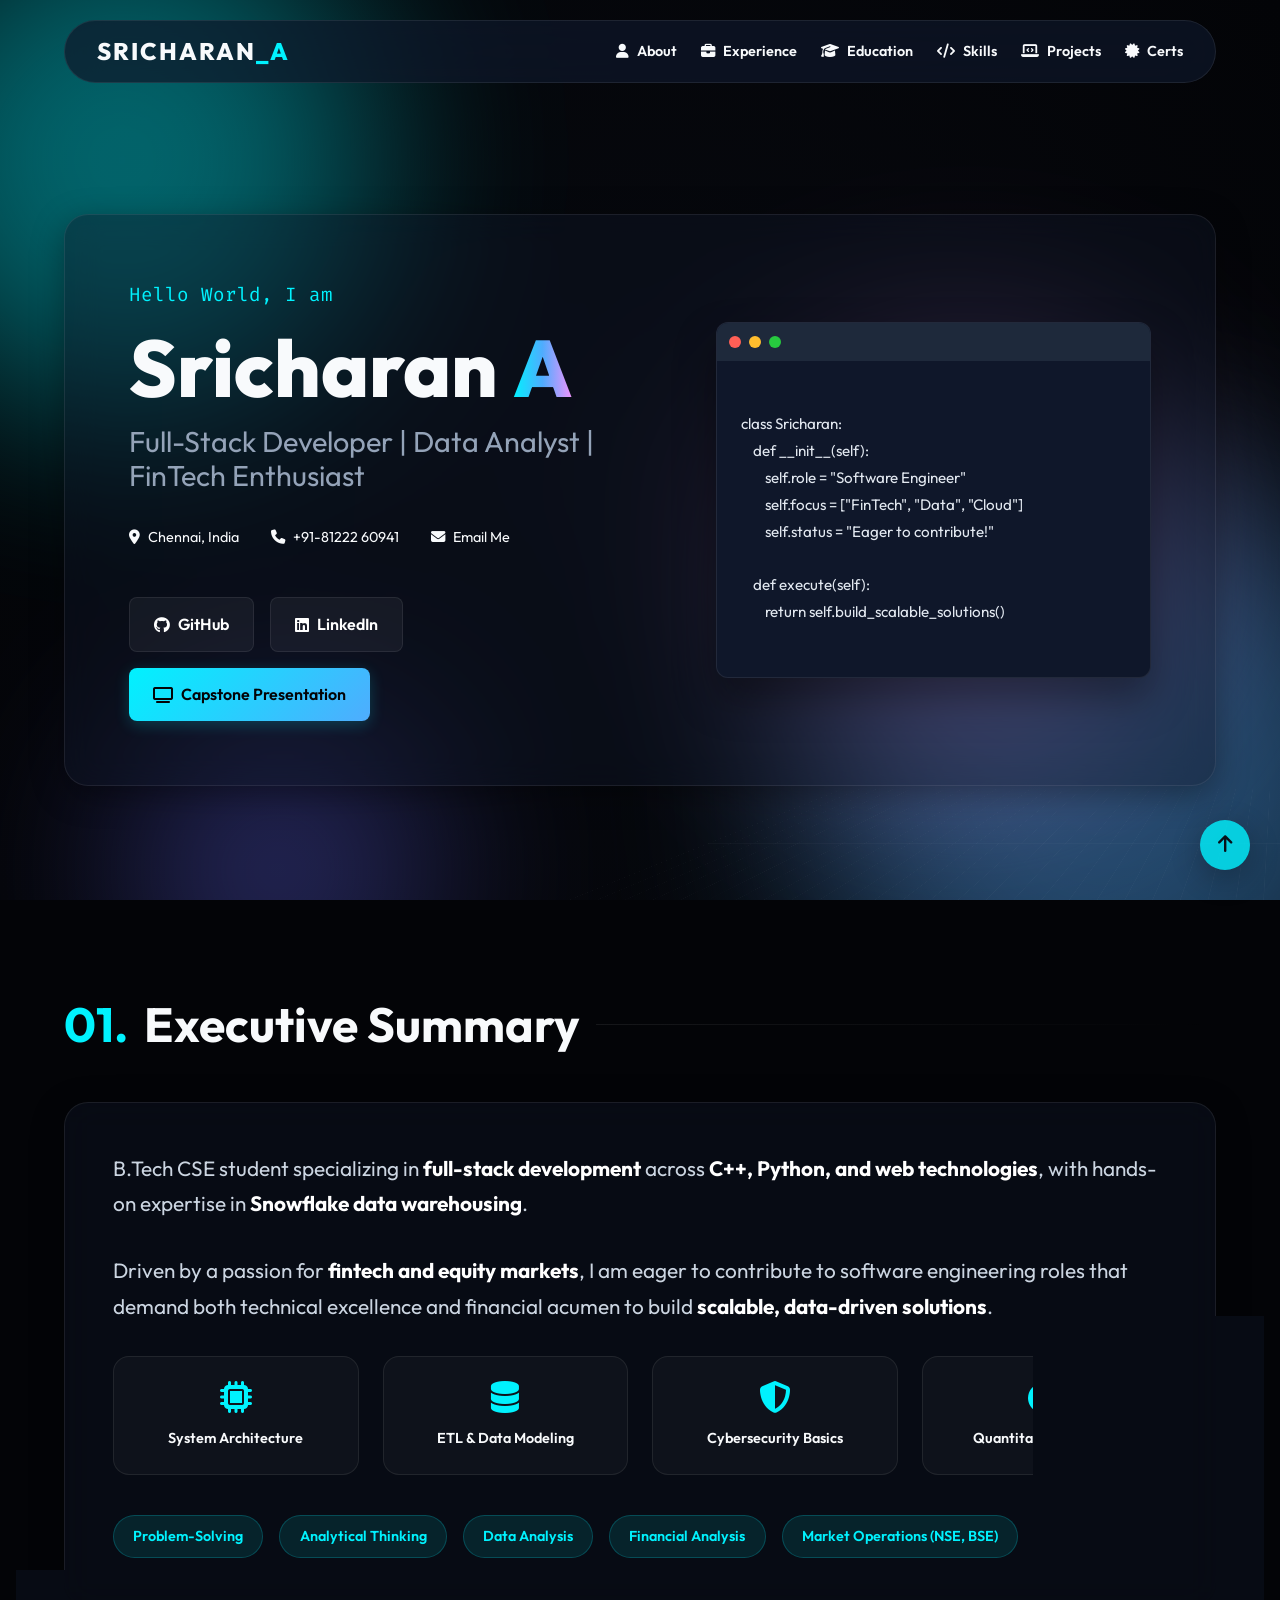
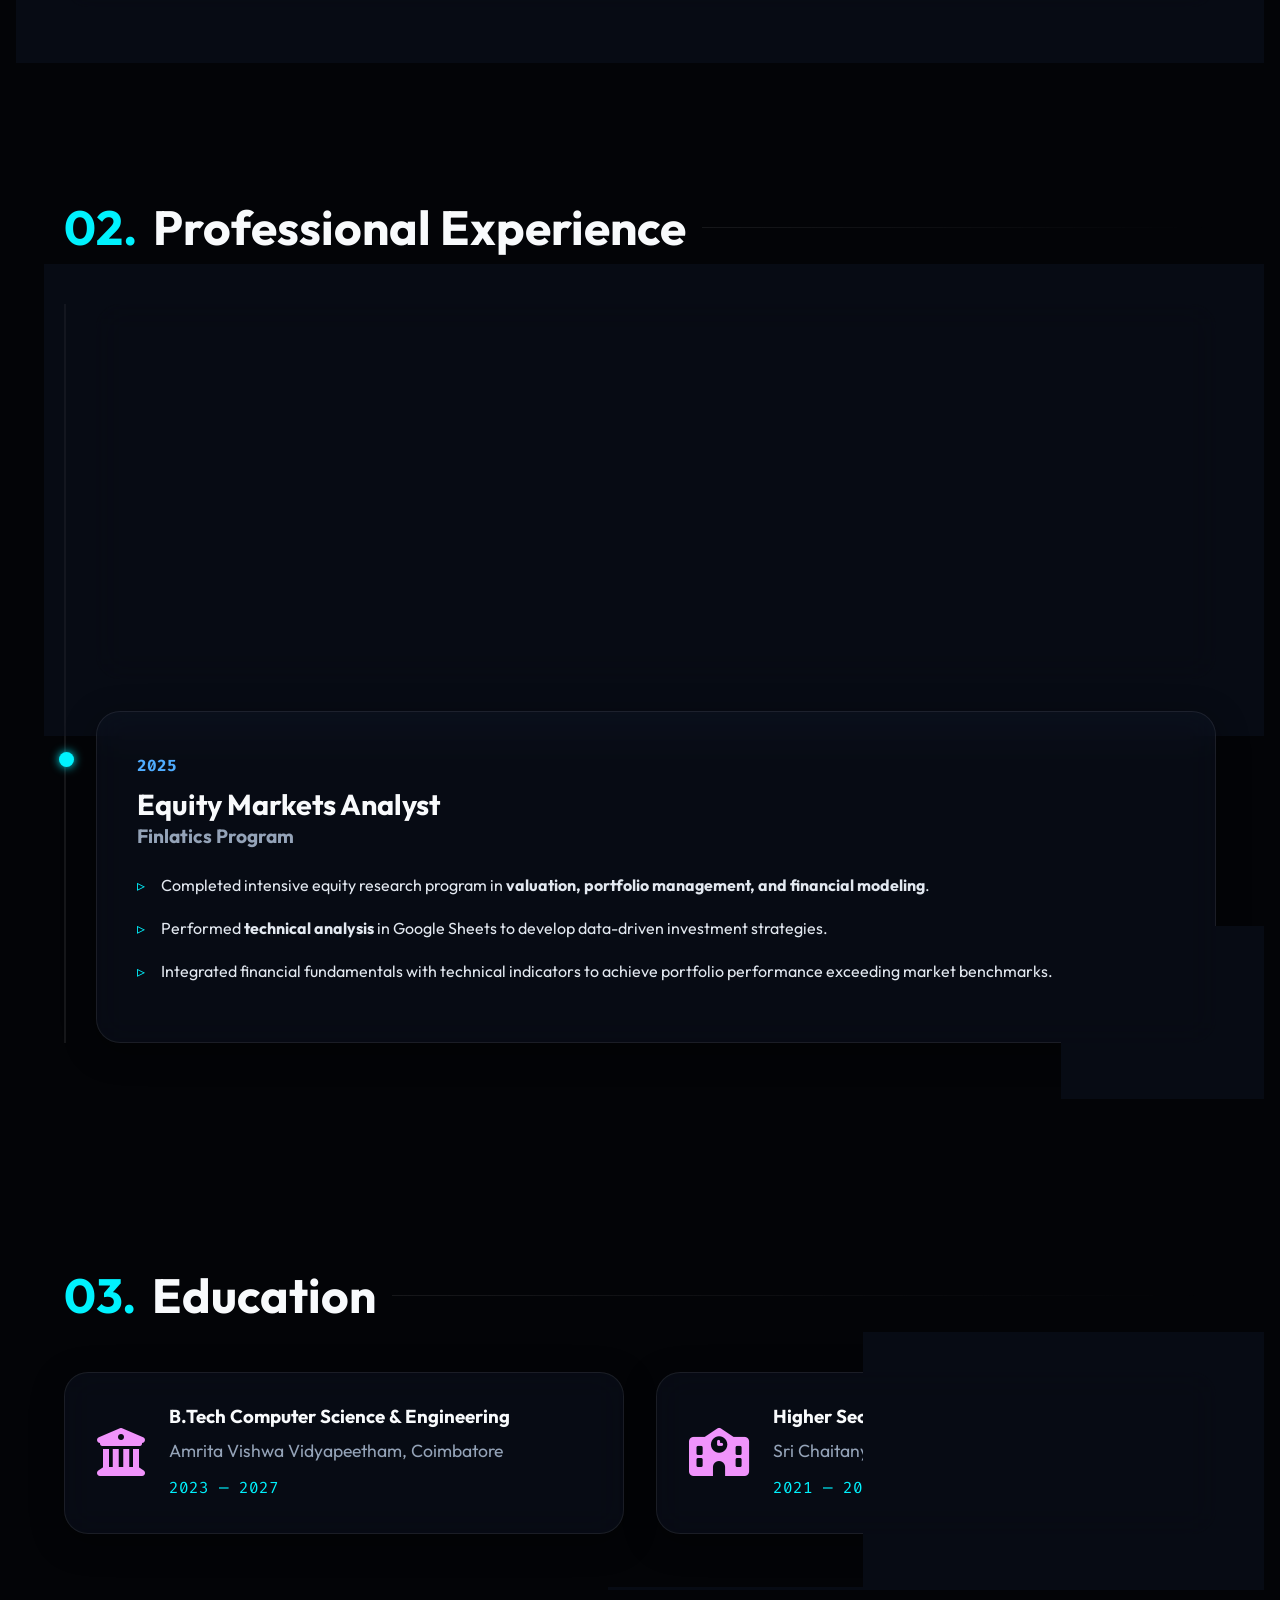
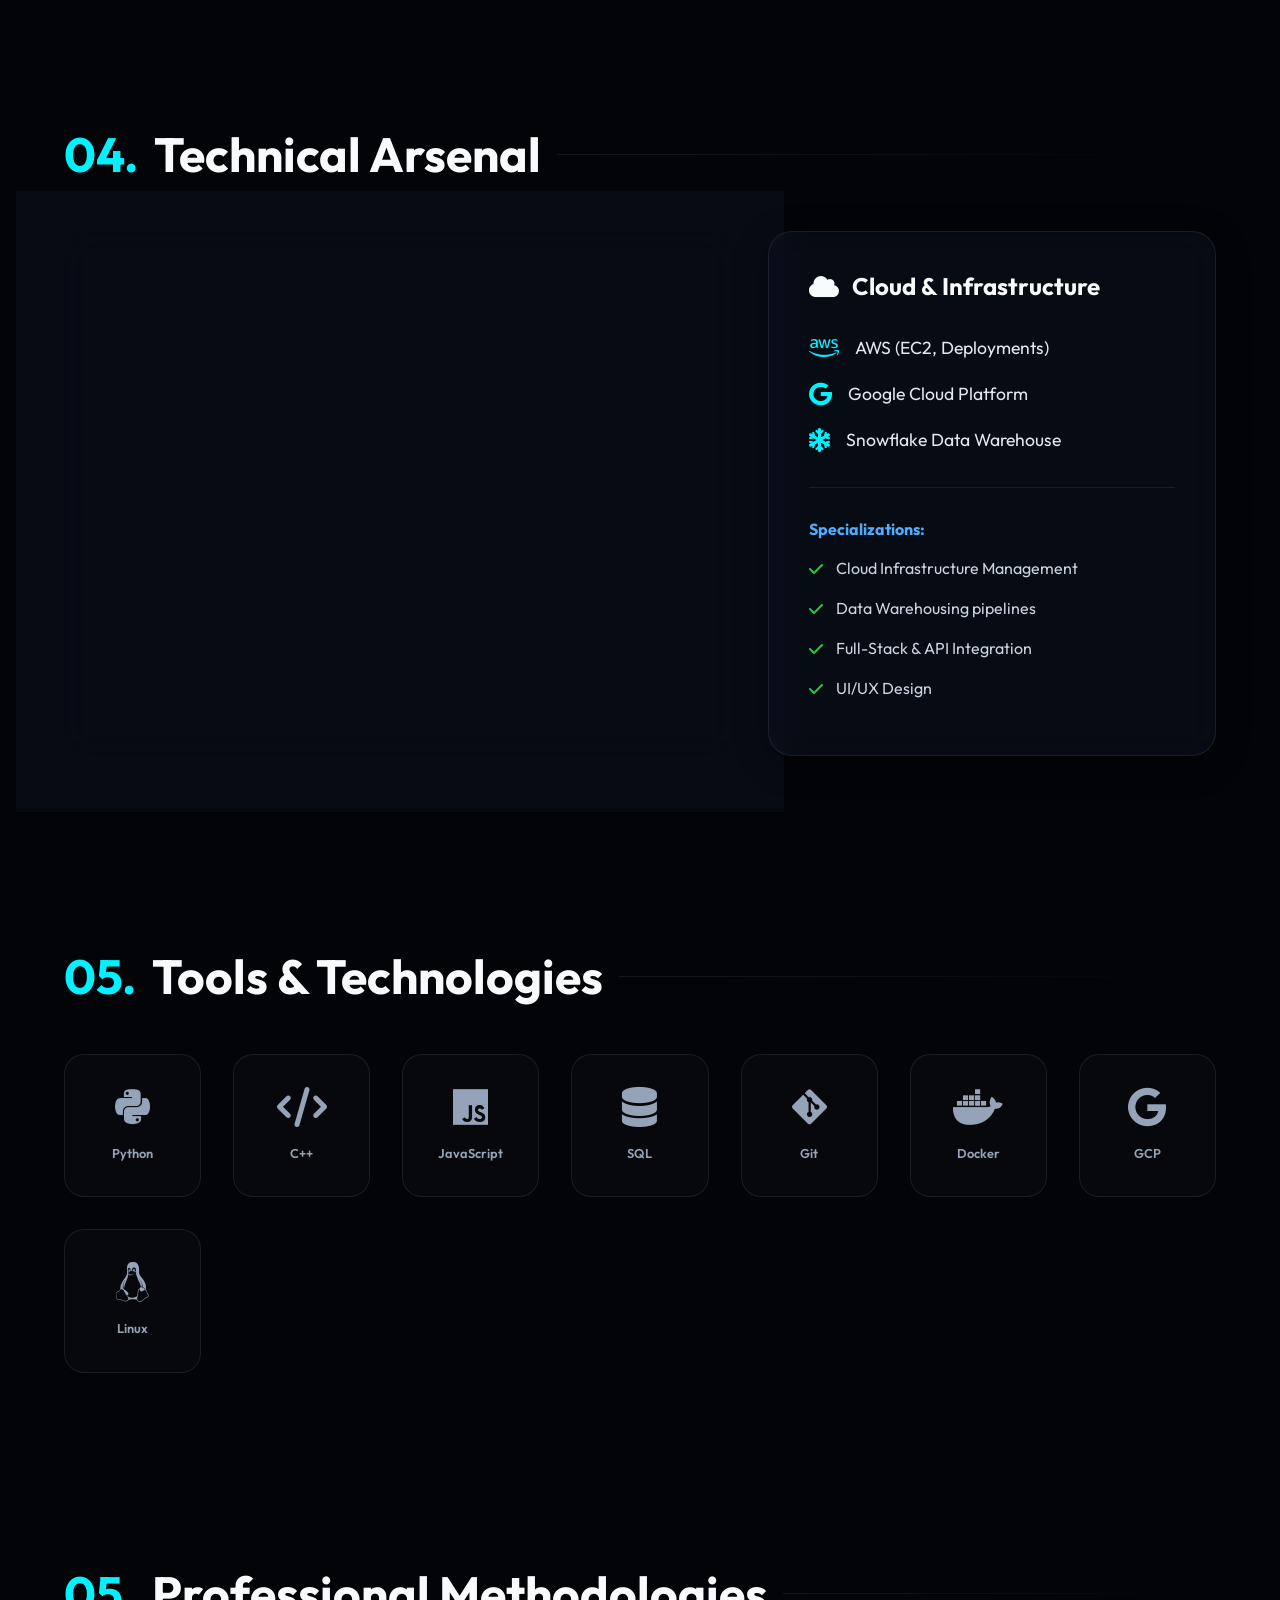
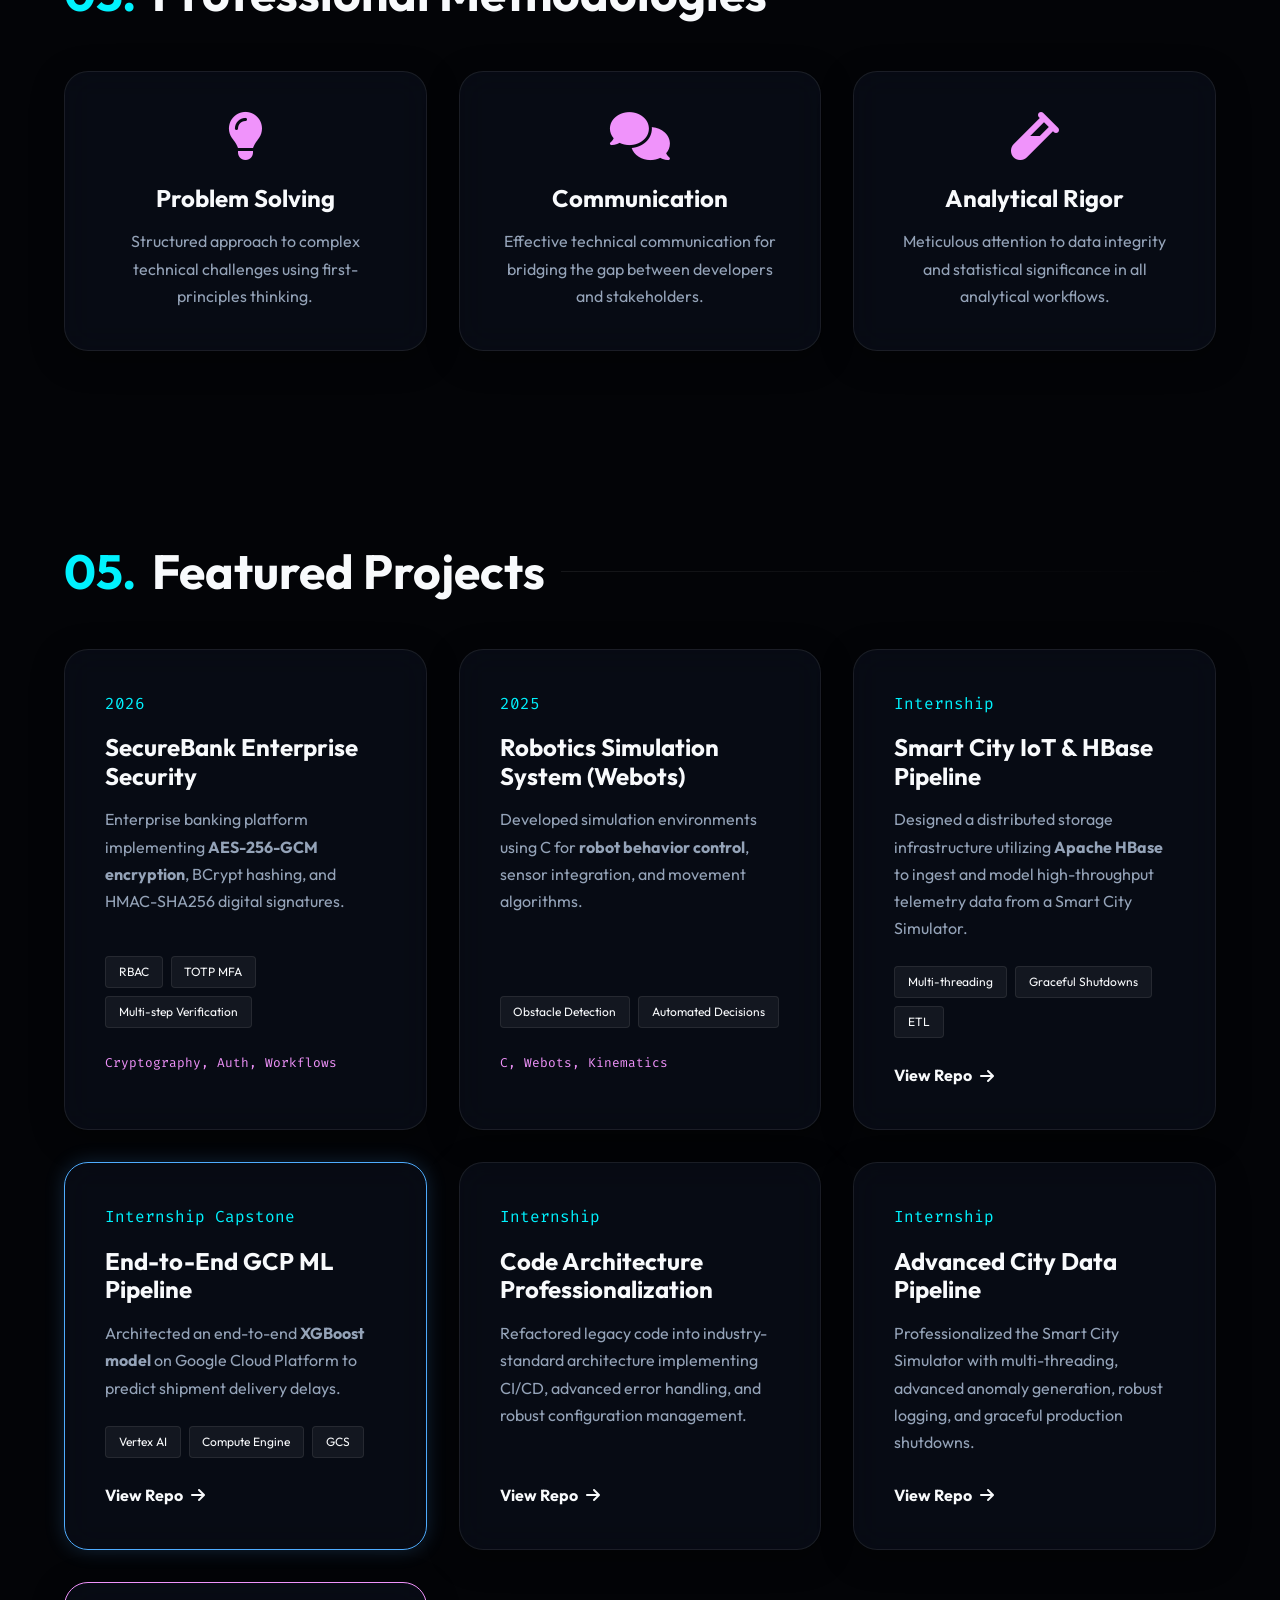
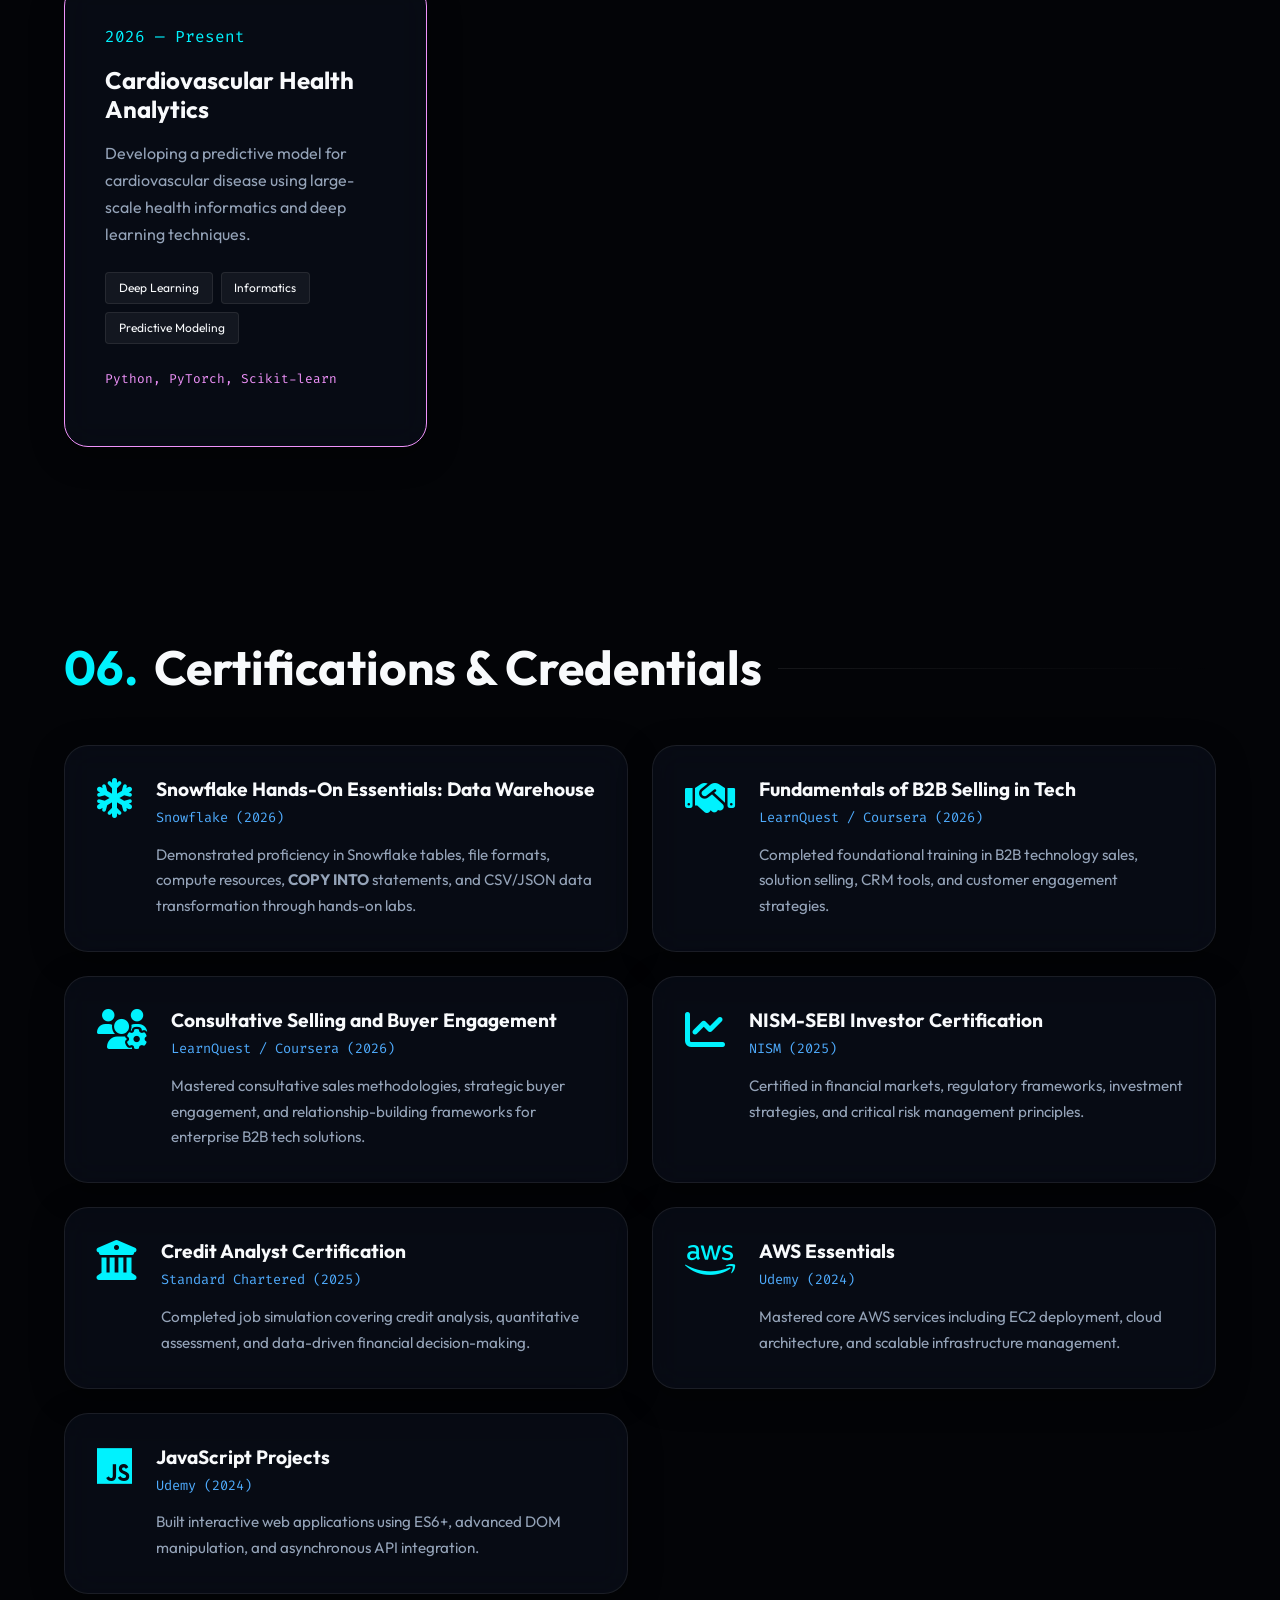
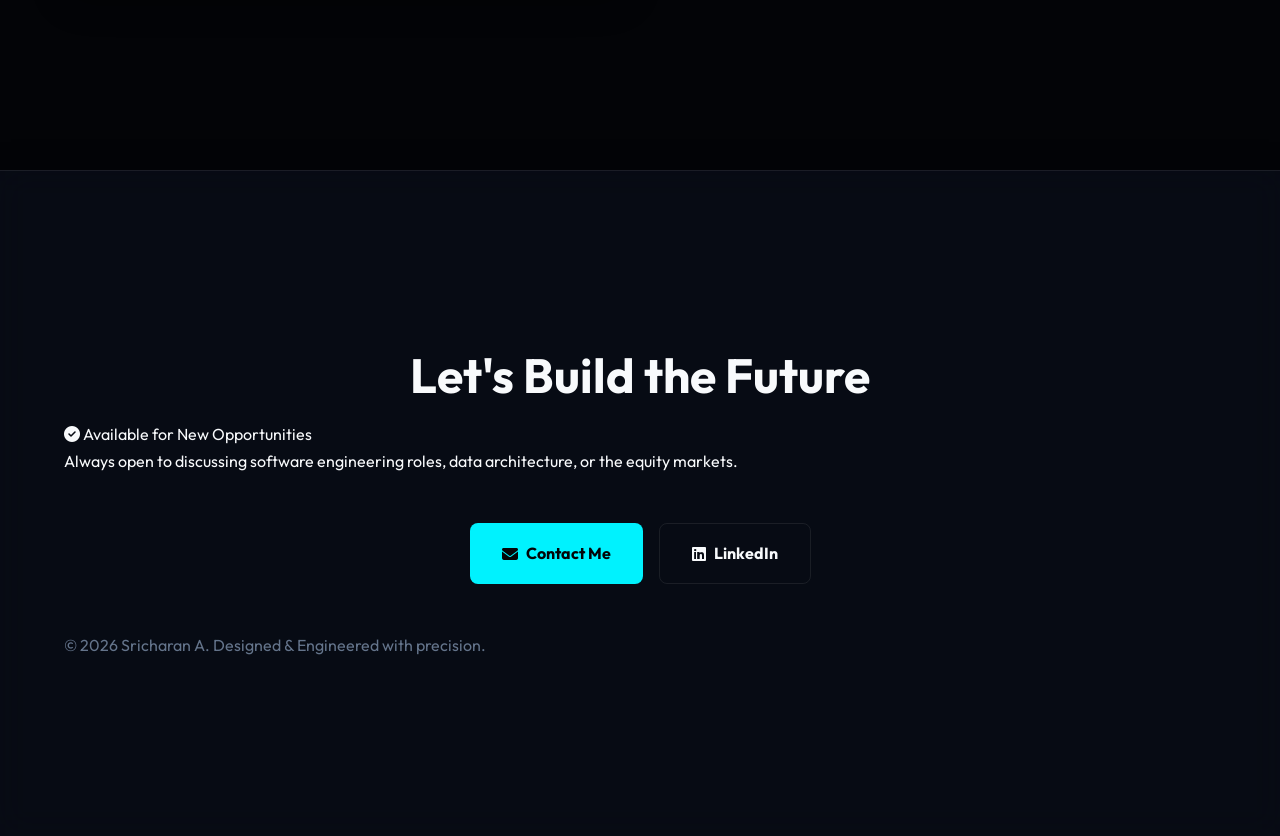
==== commit ba99737a: "feat: add professional availability badge to footer" ====
--- a/index.html
+++ b/index.html
@@ -430,6 +430,9 @@
     <footer class="glass-panel main-footer">
         <div class="container text-center">
             <h2 class="footer-title">Let's Build the Future</h2>
+            <div class="availability-badge">
+                <i class="fa-solid fa-circle-check"></i> Available for New Opportunities
+            </div>
             <p>Always open to discussing software engineering roles, data architecture, or the equity markets.</p>
             <div class="footer-links">
                 <a href="mailto:cb.sc.u4cse23764@cb.students.amrita.edu" class="btn-primary"><i class="fa-solid fa-envelope"></i> Contact Me</a>
--- a/styles.css
+++ b/styles.css
@@ -681,6 +681,34 @@
 .btn-secondary:hover { background: rgba(255,255,255,0.1); }
 .copyright { color: #64748b; }
 
+/* Scroll to Top */
+.scroll-top {
+    position: fixed;
+    bottom: 30px;
+    right: 30px;
+    width: 50px;
+    height: 50px;
+    background: var(--primary);
+    color: var(--darker);
+    border-radius: 50%;
+    display: flex;
+    align-items: center;
+    justify-content: center;
+    text-decoration: none;
+    font-size: 1.2rem;
+    box-shadow: var(--glass-shadow);
+    transition: all 0.3s ease;
+    z-index: 1000;
+    opacity: 0.8;
+}
+
+.scroll-top:hover {
+    transform: translateY(-5px);
+    opacity: 1;
+    box-shadow: var(--glass-glow);
+    background: var(--light);
+}
+
 /* Responsive */
 @media (max-width: 1024px) {
     .hero-container { grid-template-columns: 1fr; text-align: center; }
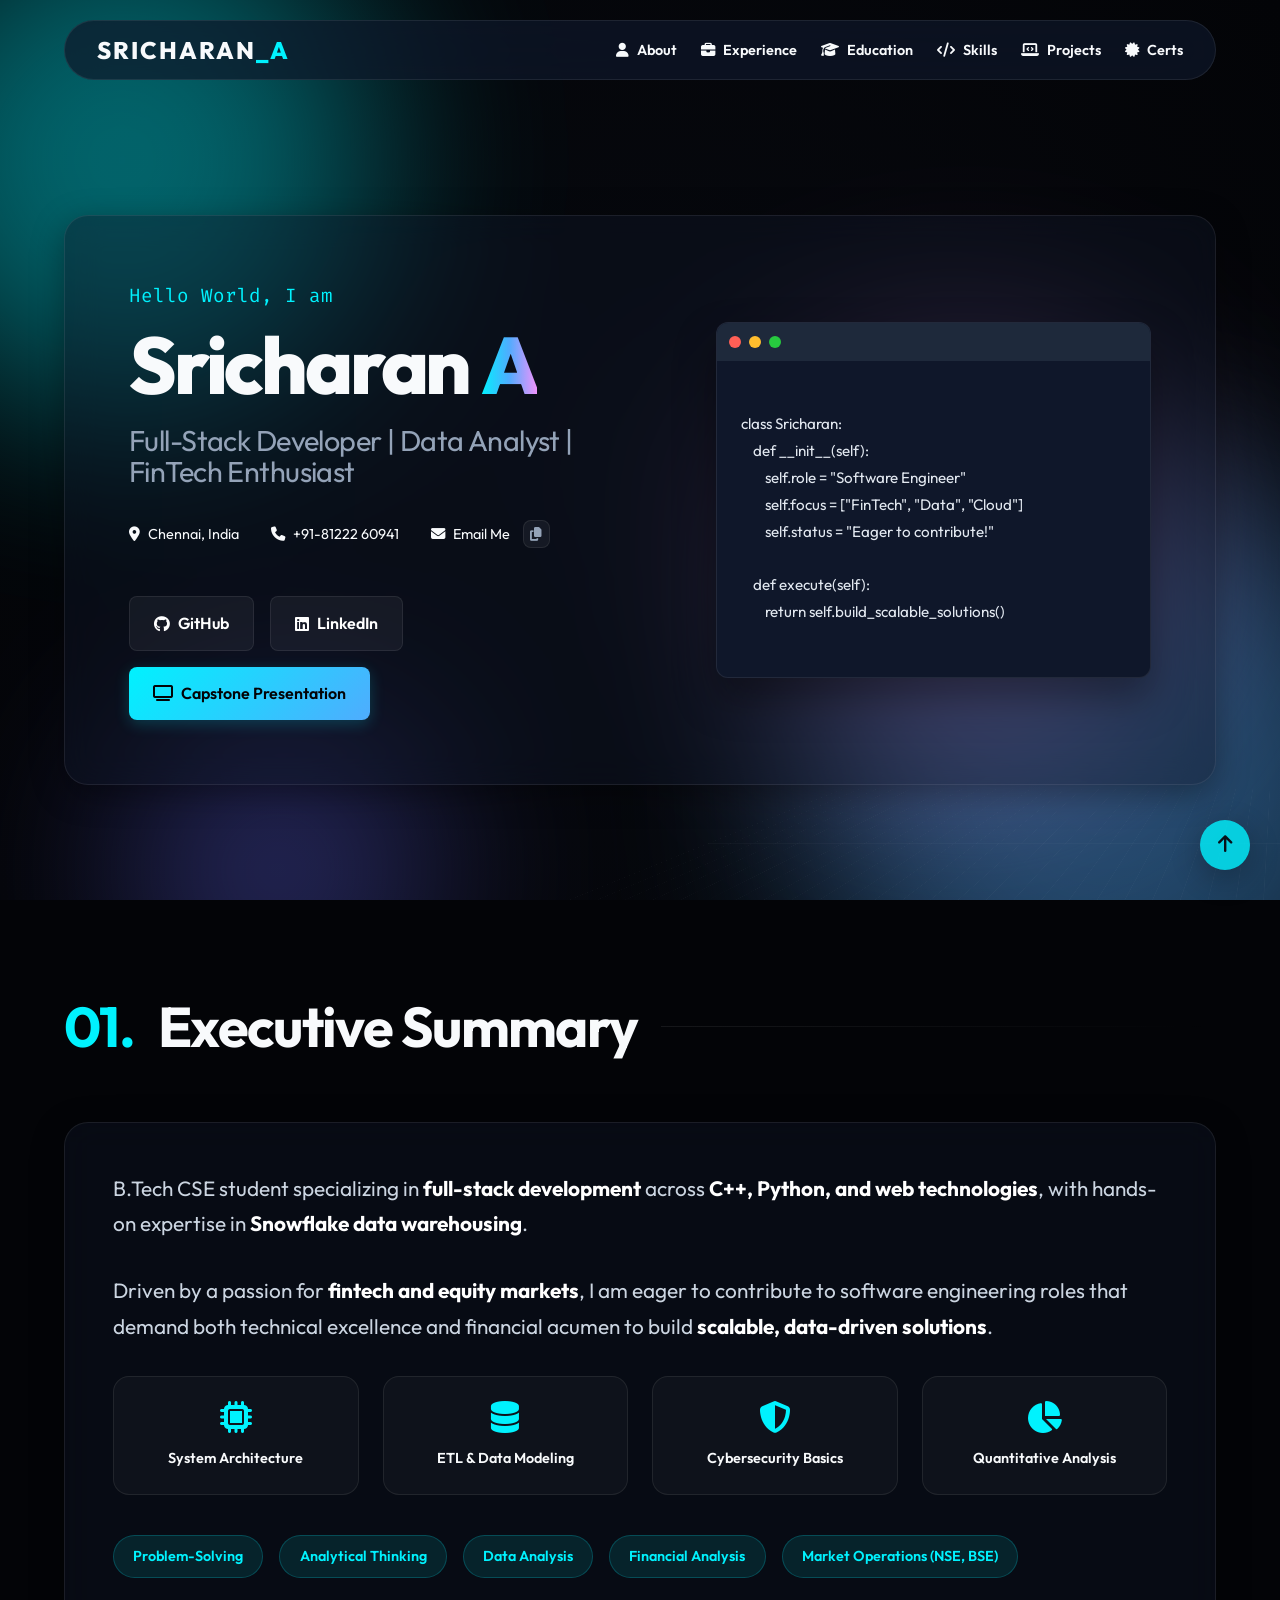
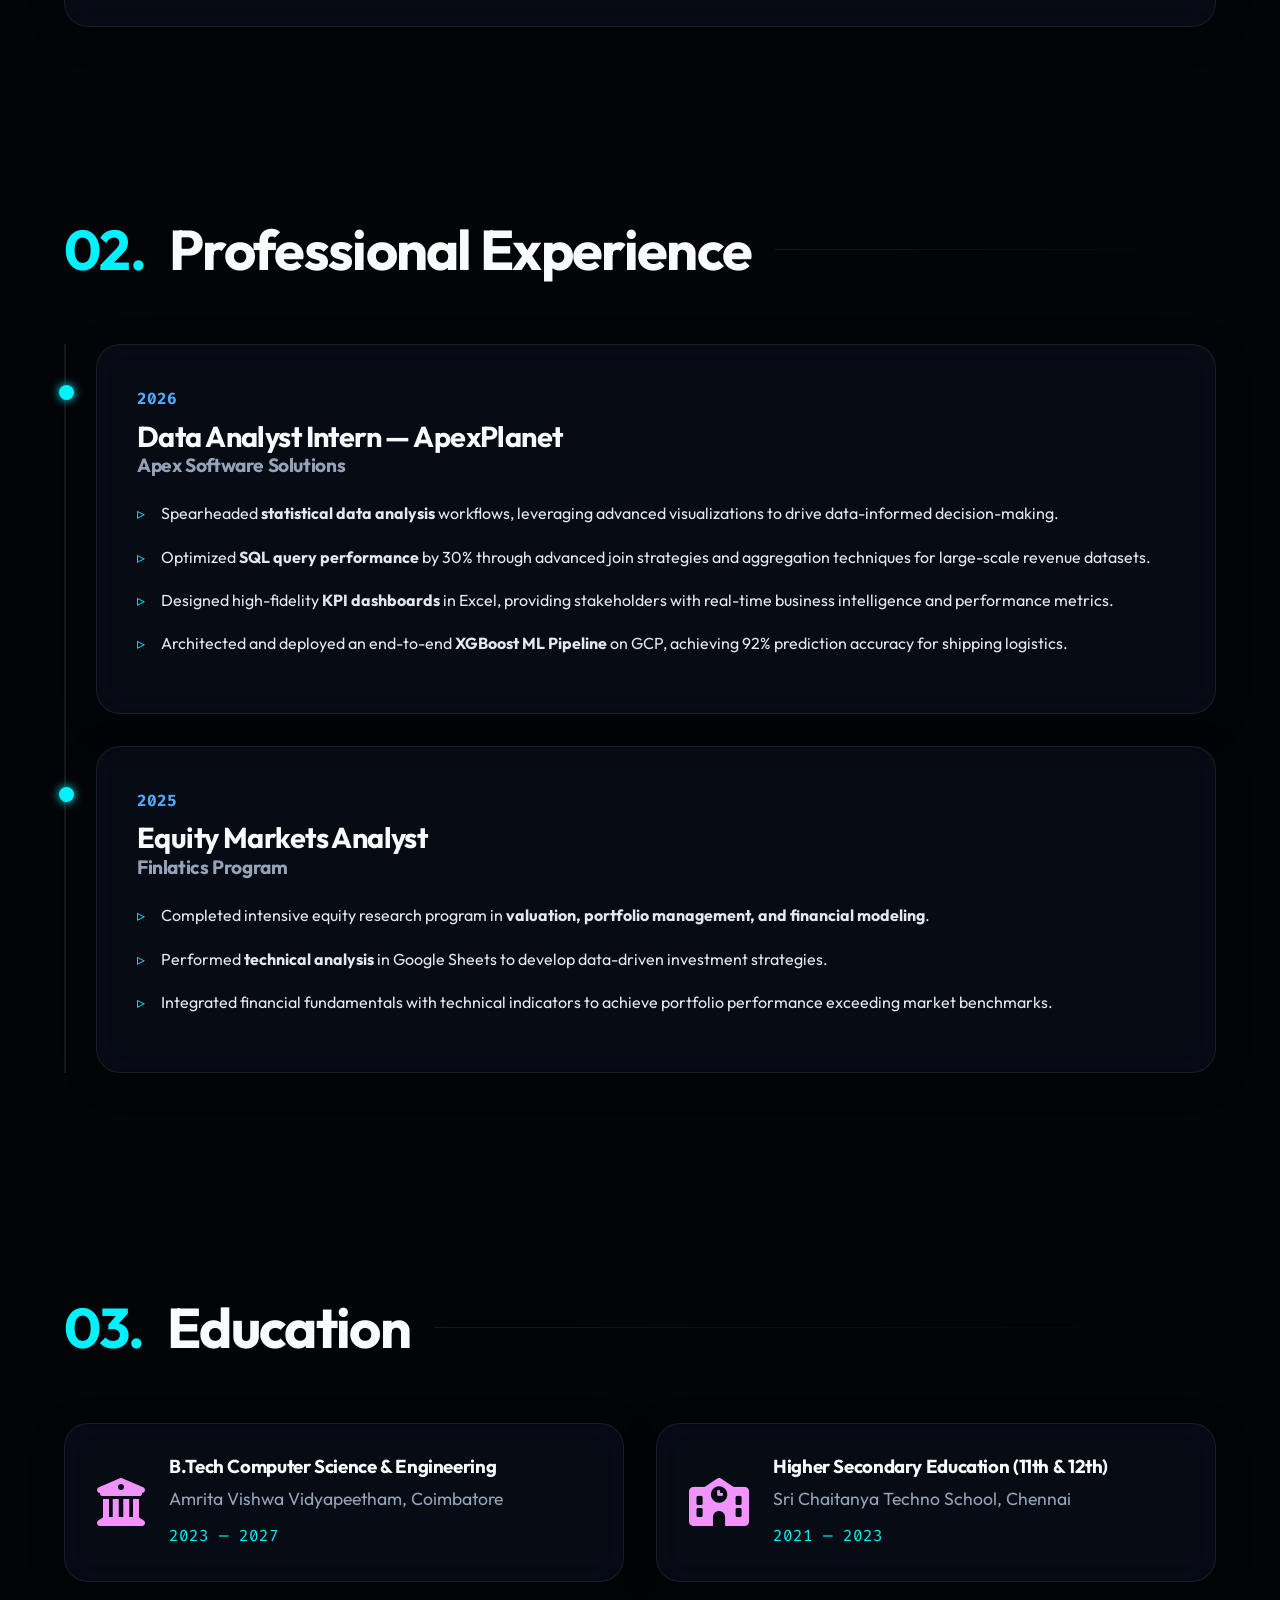
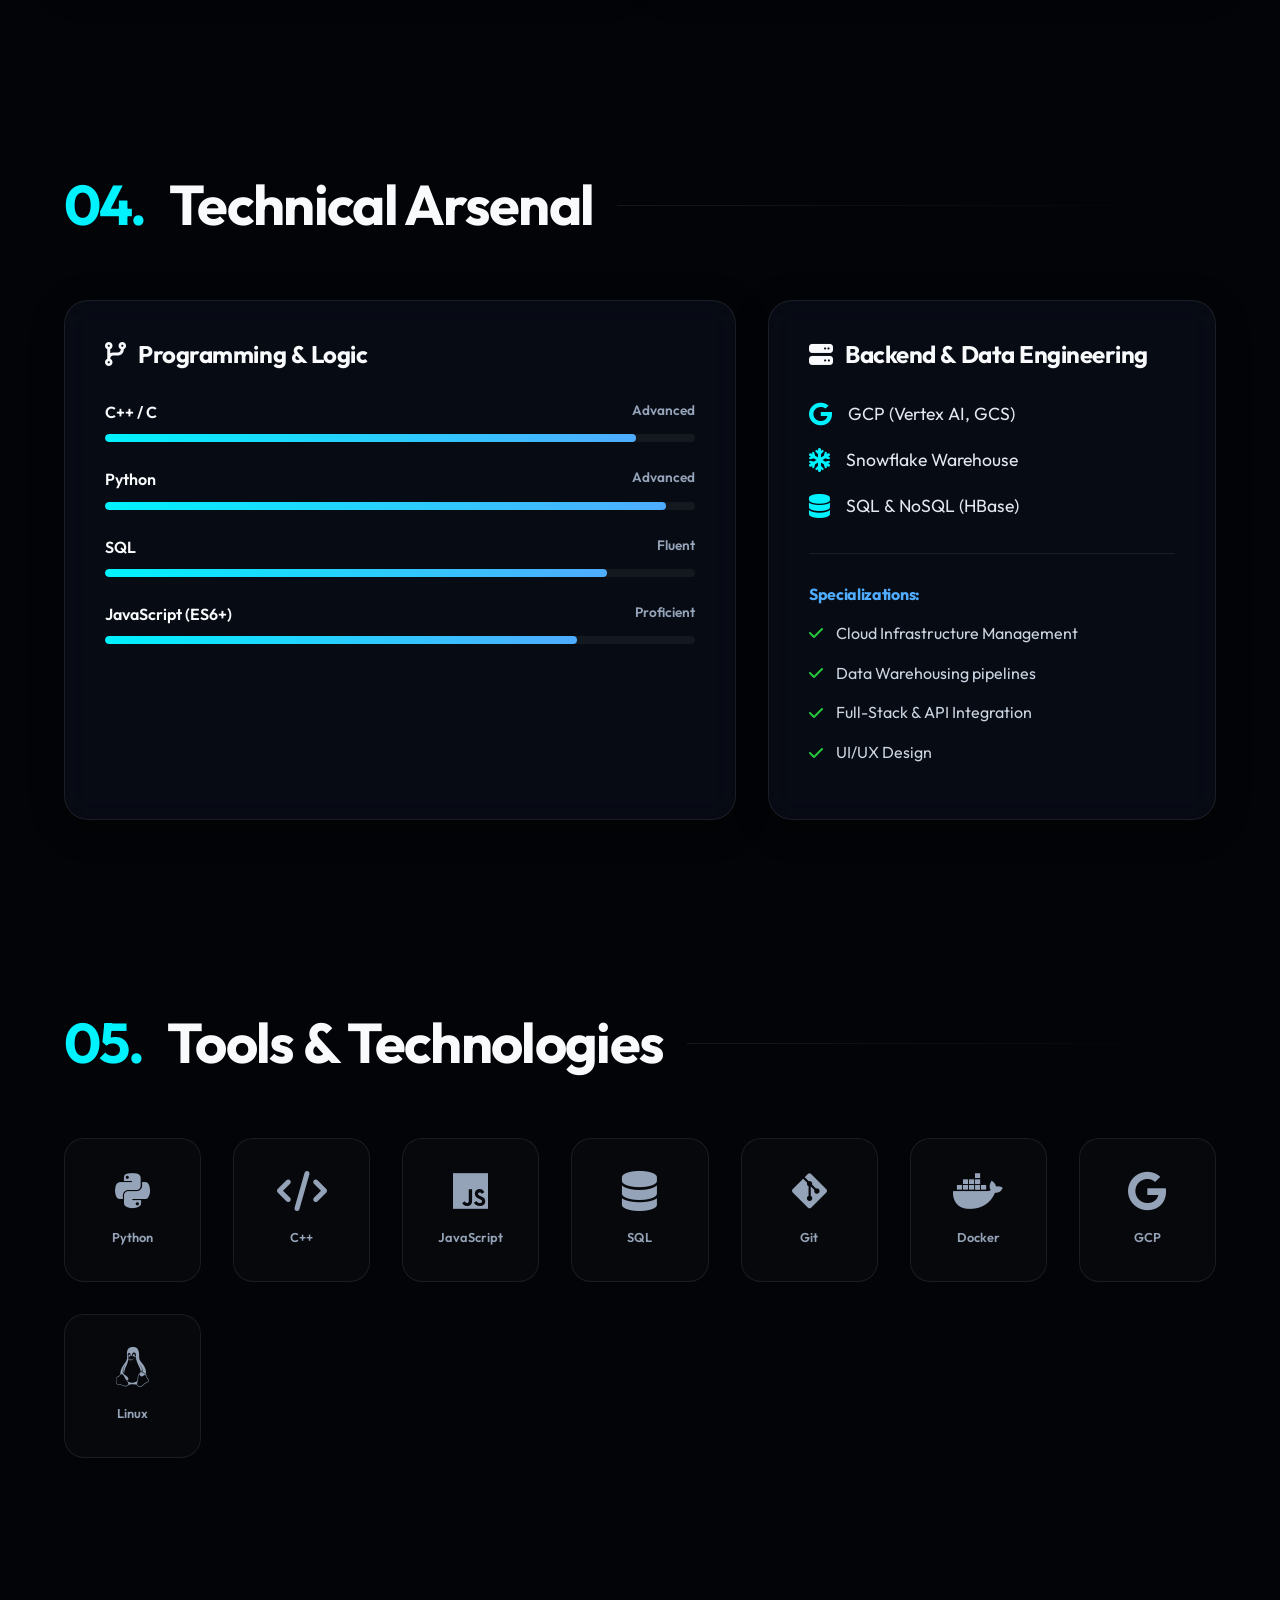
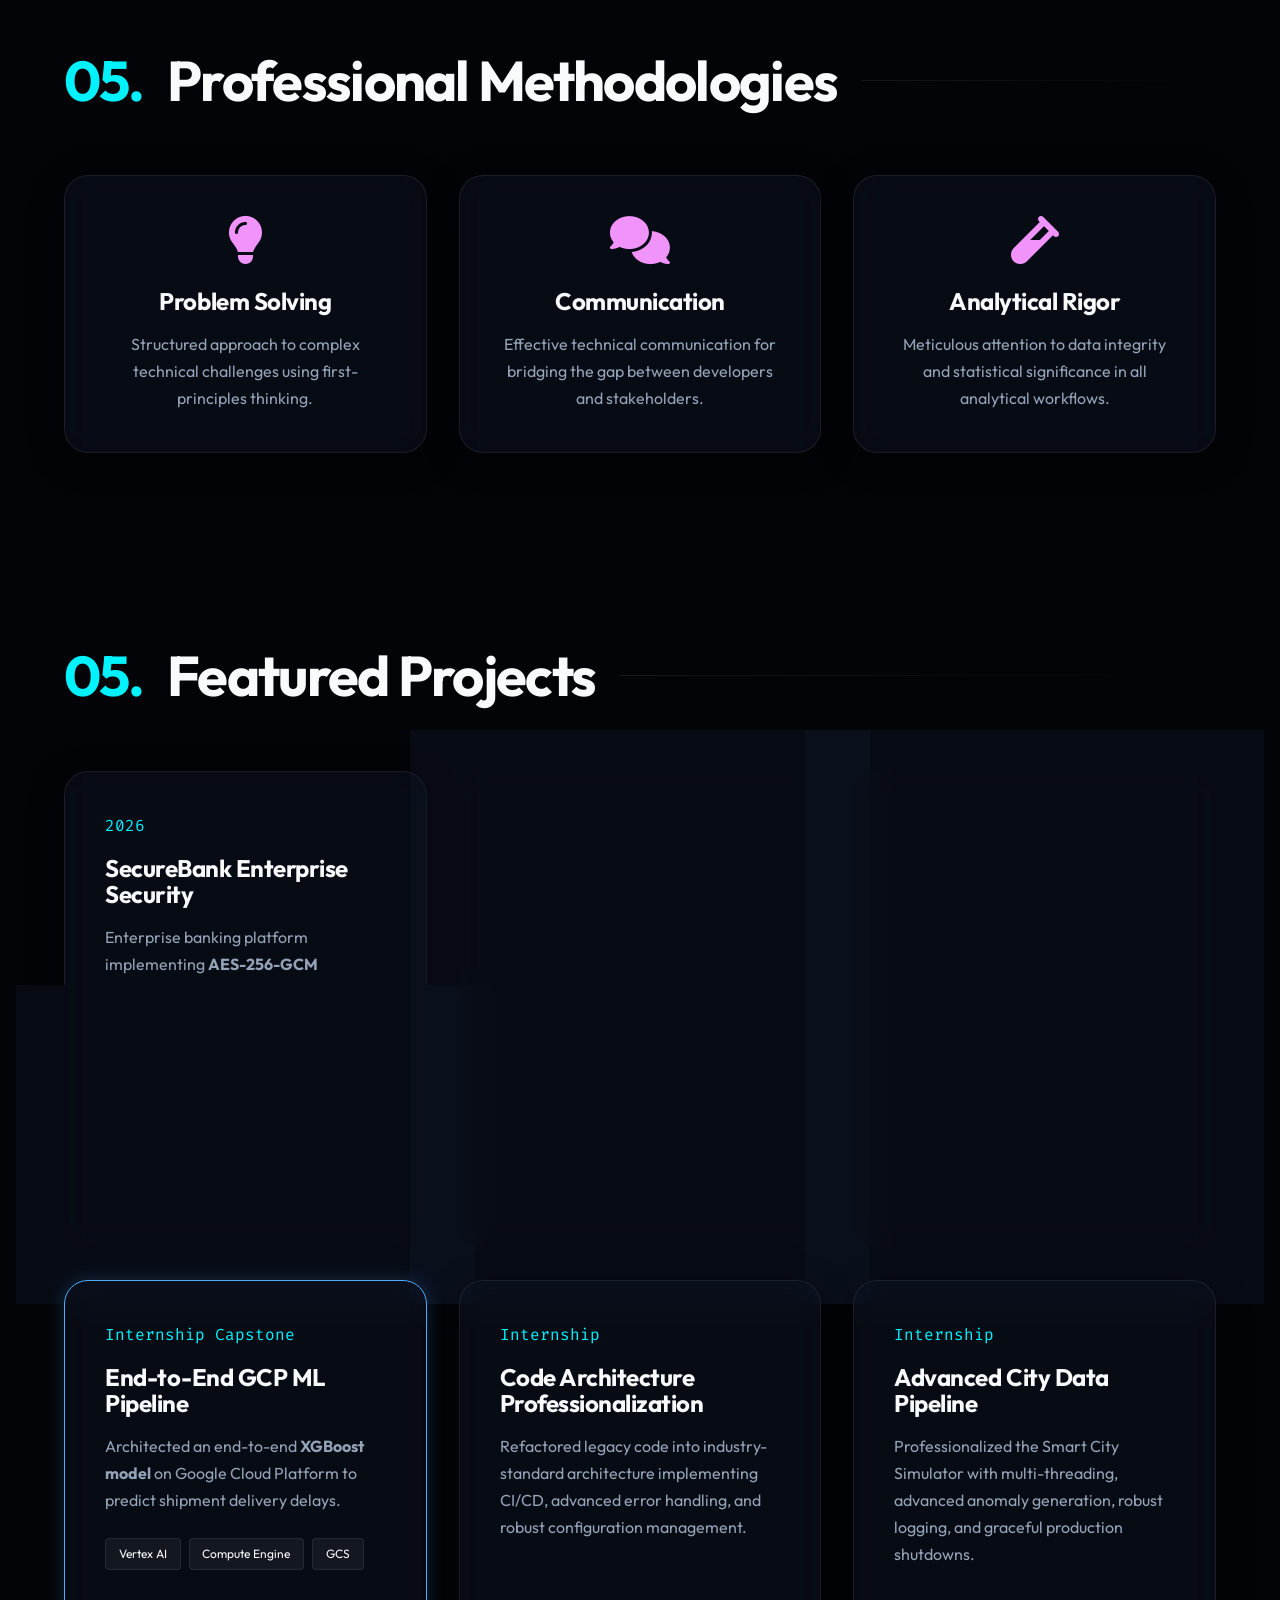
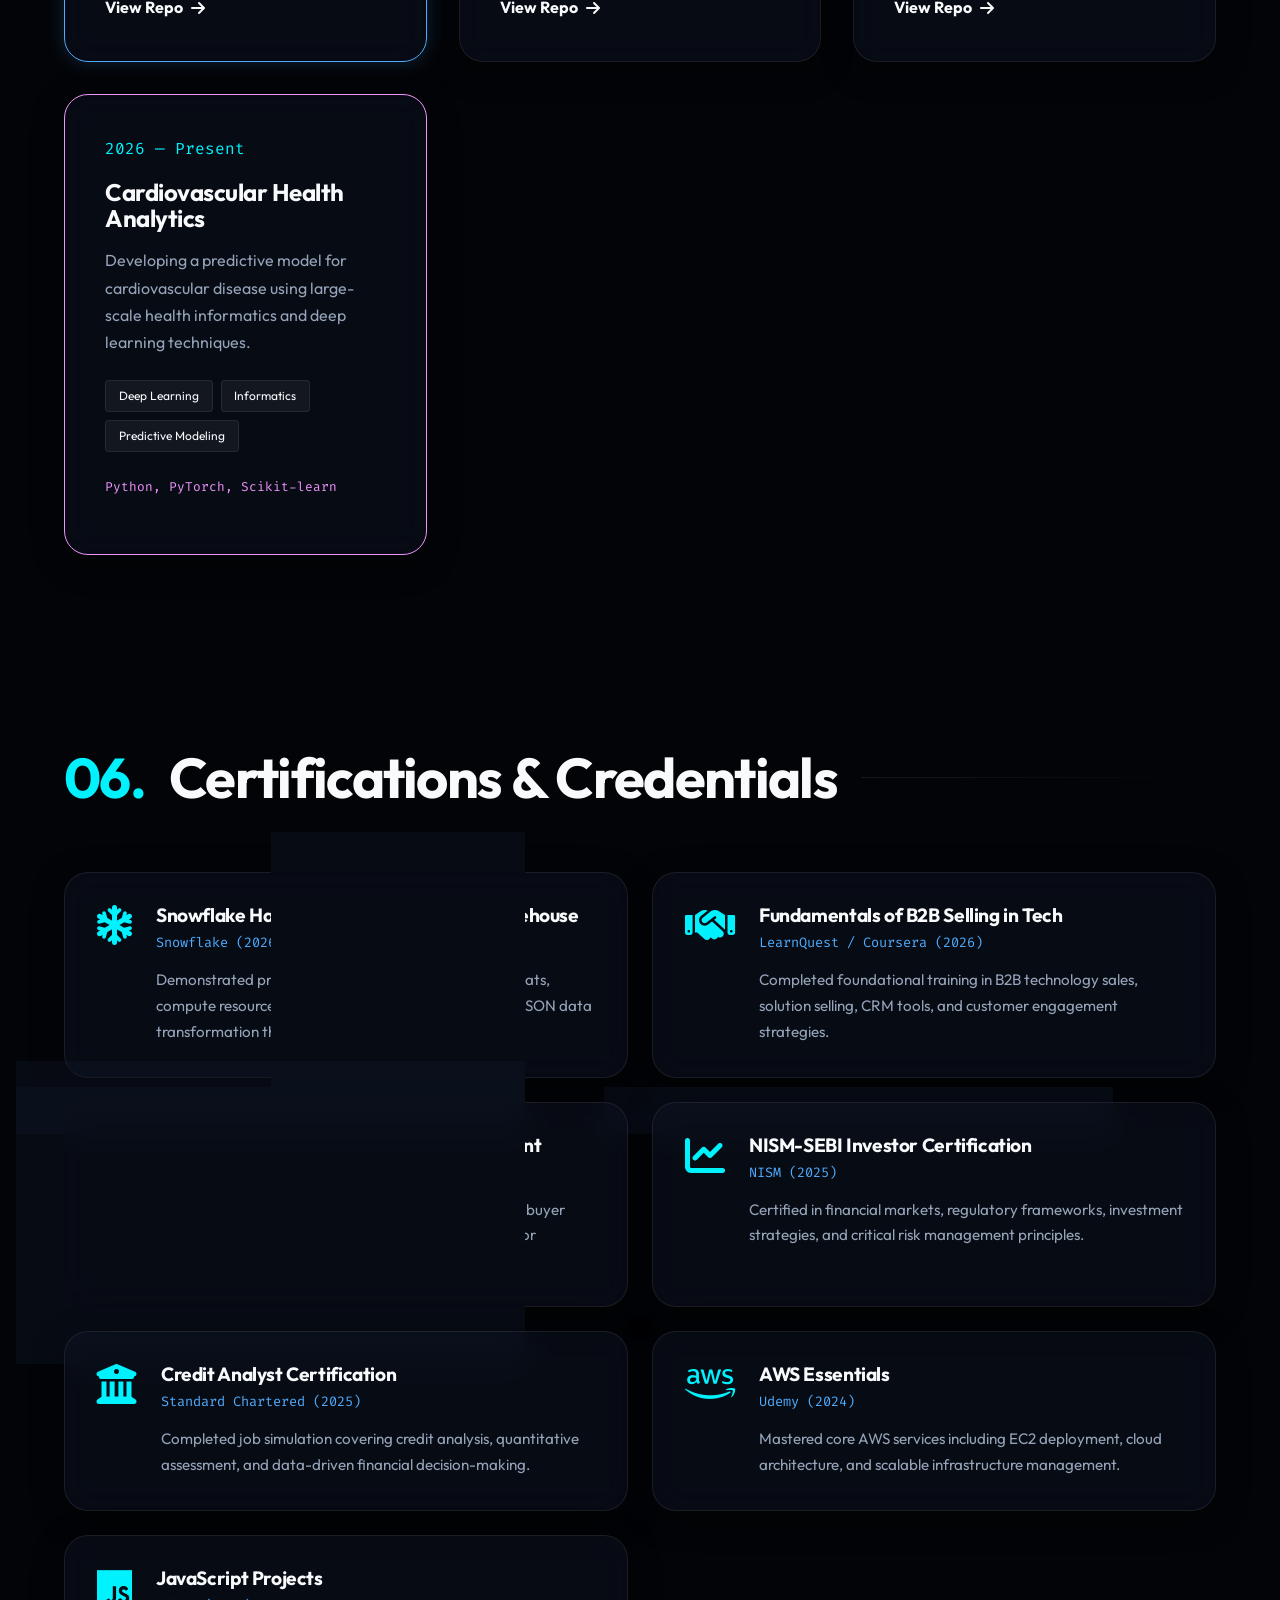
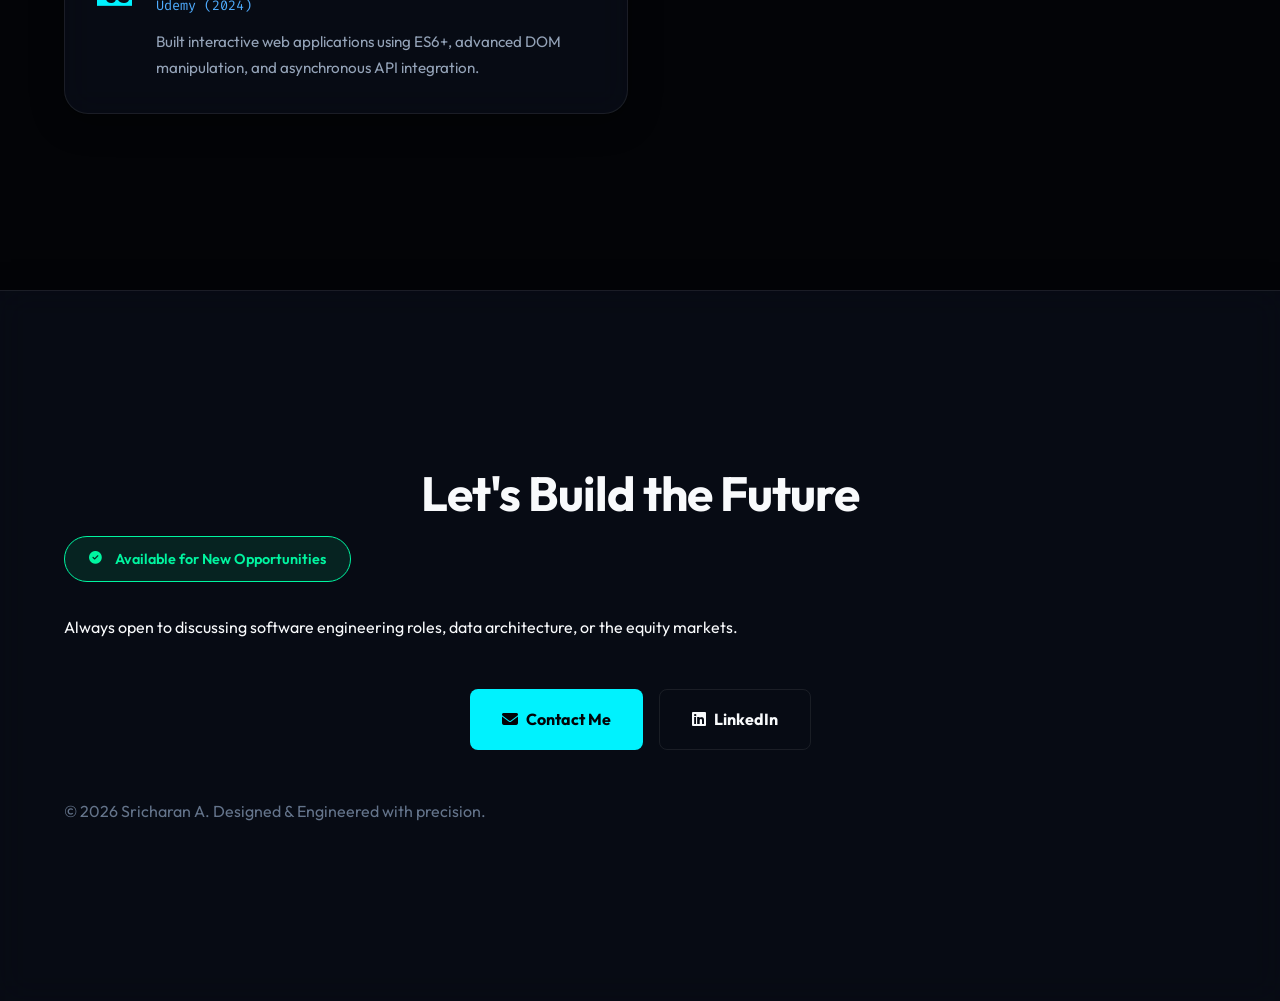
==== commit 49e4dd18: "feat: enhance skills section with category-specific icons and improved layout" ====
--- a/index.html
+++ b/index.html
@@ -3,6 +3,10 @@
 <head>
     <meta charset="UTF-8">
     <meta name="viewport" content="width=device-width, initial-scale=1.0">
+    <meta name="theme-color" content="#07090f">
+    <meta name="robots" content="index, follow">
+    <link rel="canonical" href="https://github.com/SricharanAsr/ApexPlanet-Task5">
+    <meta name="author" content="Sricharan A">
     <meta name="keywords" content="Sricharan A, Portfolio, Data Analyst, Full-Stack Developer, FinTech, Python, C++, Snowflake, SQL, GCP, Machine Learning, ApexPlanet">
     <!-- Open Graph Tags -->
     <meta property="og:title" content="Sricharan A | Portfolio">
@@ -16,6 +20,10 @@
     <meta name="twitter:description" content="Sricharan A - Full-Stack Developer & Data Analyst Portfolio">
     <meta name="description" content="Sricharan A - Full-Stack Developer & Data Analyst Portfolio">
     <title>Sricharan A | Comprehensive Portfolio</title>
+    <link rel="preconnect" href="https://fonts.googleapis.com">
+    <link rel="preconnect" href="https://fonts.gstatic.com" crossorigin>
+    <link rel="preload" href="https://fonts.googleapis.com/css2?family=Outfit:wght@300;400;600;800&family=Fira+Code:wght@400;500&display=swap" as="style">
+    <link rel="preload" href="styles.css" as="style">
     <link href="https://fonts.googleapis.com/css2?family=Outfit:wght@300;400;600;800&family=Fira+Code:wght@400;500&display=swap" rel="stylesheet">
     <link rel="stylesheet" href="styles.css">
     <!-- FontAwesome for icons -->
@@ -36,12 +44,12 @@
         <div class="nav-content">
             <h1 class="logo">SRICHARAN<span class="highlight">_A</span></h1>
             <ul class="nav-links">
-                <li><a href="#about" aria-label="About Section"><i class="fa-solid fa-user"></i> About</a></li>
-                <li><a href="#experience" aria-label="Experience Section"><i class="fa-solid fa-briefcase"></i> Experience</a></li>
-                <li><a href="#education" aria-label="Education Section"><i class="fa-solid fa-graduation-cap"></i> Education</a></li>
-                <li><a href="#skills" aria-label="Skills Section"><i class="fa-solid fa-code"></i> Skills</a></li>
-                <li><a href="#projects" aria-label="Projects Section"><i class="fa-solid fa-laptop-code"></i> Projects</a></li>
-                <li><a href="#certifications" aria-label="Certifications Section"><i class="fa-solid fa-certificate"></i> Certs</a></li>
+                <li><a href="#about" aria-label="About Section"><i class="fa-solid fa-user" aria-hidden="true"></i> About</a></li>
+                <li><a href="#experience" aria-label="Experience Section"><i class="fa-solid fa-briefcase" aria-hidden="true"></i> Experience</a></li>
+                <li><a href="#education" aria-label="Education Section"><i class="fa-solid fa-graduation-cap" aria-hidden="true"></i> Education</a></li>
+                <li><a href="#skills" aria-label="Skills Section"><i class="fa-solid fa-code" aria-hidden="true"></i> Skills</a></li>
+                <li><a href="#projects" aria-label="Projects Section"><i class="fa-solid fa-laptop-code" aria-hidden="true"></i> Projects</a></li>
+                <li><a href="#certifications" aria-label="Certifications Section"><i class="fa-solid fa-certificate" aria-hidden="true"></i> Certs</a></li>
             </ul>
         </div>
     </nav>
@@ -54,14 +62,20 @@
                 <h1 class="title">Sricharan <span class="gradient-text">A</span></h1>
                 <h2 class="subtitle">Full-Stack Developer | Data Analyst | FinTech Enthusiast</h2>
                 <div class="contact-info">
-                    <span><i class="fa-solid fa-location-dot"></i> Chennai, India</span>
-                    <span><i class="fa-solid fa-phone"></i> +91-81222 60941</span>
-                    <a href="mailto:cb.sc.u4cse23764@cb.students.amrita.edu" aria-label="Email Me"><i class="fa-solid fa-envelope"></i> Email Me</a>
+                    <span><i class="fa-solid fa-location-dot" aria-hidden="true"></i> Chennai, India</span>
+                    <span><i class="fa-solid fa-phone" aria-hidden="true"></i> +91-81222 60941</span>
+                    <div class="email-wrapper">
+                        <a href="mailto:cb.sc.u4cse23764@cb.students.amrita.edu" aria-label="Email Me"><i class="fa-solid fa-envelope" aria-hidden="true"></i> Email Me</a>
+                        <button class="copy-email-btn" onclick="copyEmail()" aria-label="Copy Email Address">
+                            <i class="fa-solid fa-copy" aria-hidden="true"></i>
+                            <span class="copy-tooltip">Copied!</span>
+                        </button>
+                    </div>
                 </div>
                 <div class="social-links">
-                    <a href="https://github.com/SricharanAsr" target="_blank" class="social-btn" aria-label="GitHub Profile"><i class="fa-brands fa-github"></i> GitHub</a>
-                    <a href="https://linkedin.com/in/sricharan-a-08983031a" target="_blank" class="social-btn" aria-label="LinkedIn Profile"><i class="fa-brands fa-linkedin"></i> LinkedIn</a>
-                    <a href="presentation/index.html" target="_blank" class="social-btn highlight-btn" aria-label="Capstone Presentation"><i class="fa-solid fa-tv"></i> Capstone Presentation</a>
+                    <a href="https://github.com/SricharanAsr" target="_blank" class="social-btn" aria-label="GitHub Profile"><i class="fa-brands fa-github" aria-hidden="true"></i> GitHub</a>
+                    <a href="https://linkedin.com/in/sricharan-a-08983031a" target="_blank" class="social-btn" aria-label="LinkedIn Profile"><i class="fa-brands fa-linkedin" aria-hidden="true"></i> LinkedIn</a>
+                    <a href="presentation/index.html" target="_blank" class="social-btn highlight-btn" aria-label="Capstone Presentation"><i class="fa-solid fa-tv" aria-hidden="true"></i> Capstone Presentation</a>
                 </div>
             </div>
             <div class="hero-graphic">
@@ -85,7 +99,7 @@
     </header>
 
     <!-- Executive Summary -->
-    <section id="about" class="container">
+    <section id="about" class="container reveal">
         <h2 class="section-title"><span class="highlight">01.</span> Executive Summary</h2>
         <div class="glass-panel content-flooded">
             <p class="large-text">
@@ -96,19 +110,19 @@
             </p>
             <div class="competency-grid">
                 <div class="comp-item">
-                    <i class="fa-solid fa-microchip"></i>
+                    <i class="fa-solid fa-microchip" aria-hidden="true"></i>
                     <span>System Architecture</span>
                 </div>
                 <div class="comp-item">
-                    <i class="fa-solid fa-database"></i>
+                    <i class="fa-solid fa-database" aria-hidden="true"></i>
                     <span>ETL & Data Modeling</span>
                 </div>
                 <div class="comp-item">
-                    <i class="fa-solid fa-shield-halved"></i>
+                    <i class="fa-solid fa-shield-halved" aria-hidden="true"></i>
                     <span>Cybersecurity Basics</span>
                 </div>
                 <div class="comp-item">
-                    <i class="fa-solid fa-chart-pie"></i>
+                    <i class="fa-solid fa-chart-pie" aria-hidden="true"></i>
                     <span>Quantitative Analysis</span>
                 </div>
             </div>
@@ -123,7 +137,7 @@
     </section>
 
     <!-- Experience Timeline -->
-    <section id="experience" class="container">
+    <section id="experience" class="container reveal">
         <h2 class="section-title"><span class="highlight">02.</span> Professional Experience</h2>
         <div class="timeline">
             <div class="timeline-item glass-panel">
@@ -154,11 +168,11 @@
     </section>
 
     <!-- Education -->
-    <section id="education" class="container">
+    <section id="education" class="container reveal">
         <h2 class="section-title"><span class="highlight">03.</span> Education</h2>
         <div class="grid-2">
             <div class="glass-panel edu-card">
-                <div class="edu-icon"><i class="fa-solid fa-university"></i></div>
+                <div class="edu-icon"><i class="fa-solid fa-university" aria-hidden="true"></i></div>
                 <div>
                     <h3>B.Tech Computer Science & Engineering</h3>
                     <p class="edu-school">Amrita Vishwa Vidyapeetham, Coimbatore</p>
@@ -166,7 +180,7 @@
                 </div>
             </div>
             <div class="glass-panel edu-card">
-                <div class="edu-icon"><i class="fa-solid fa-school"></i></div>
+                <div class="edu-icon"><i class="fa-solid fa-school" aria-hidden="true"></i></div>
                 <div>
                     <h3>Higher Secondary Education (11th & 12th)</h3>
                     <p class="edu-school">Sri Chaitanya Techno School, Chennai</p>
@@ -177,11 +191,11 @@
     </section>
 
     <!-- Massive Skills Matrix -->
-    <section id="skills" class="container">
+    <section id="skills" class="container reveal">
         <h2 class="section-title"><span class="highlight">04.</span> Technical Arsenal</h2>
         <div class="skills-matrix">
             <div class="skill-group glass-panel">
-                <h3><i class="fa-solid fa-terminal"></i> Programming Languages</h3>
+                <h3><i class="fa-solid fa-code-branch" aria-hidden="true"></i> Programming & Logic</h3>
                 <div class="skill-bar-container">
                     <div class="skill-label">C++ / C <span class="skill-level">Advanced</span></div>
                     <div class="skill-bar"><div class="skill-fill" style="width: 90%;"></div></div>
@@ -201,11 +215,11 @@
             </div>
 
             <div class="skill-group glass-panel">
-                <h3><i class="fa-solid fa-cloud"></i> Cloud & Infrastructure</h3>
+                <h3><i class="fa-solid fa-server" aria-hidden="true"></i> Backend & Data Engineering</h3>
                 <div class="cloud-icons">
-                    <div class="c-icon"><i class="fa-brands fa-aws"></i> AWS (EC2, Deployments)</div>
-                    <div class="c-icon"><i class="fa-brands fa-google"></i> Google Cloud Platform</div>
-                    <div class="c-icon"><i class="fa-solid fa-snowflake"></i> Snowflake Data Warehouse</div>
+                    <div class="c-icon"><i class="fa-brands fa-google" aria-hidden="true"></i> GCP (Vertex AI, GCS)</div>
+                    <div class="c-icon"><i class="fa-solid fa-snowflake" aria-hidden="true"></i> Snowflake Warehouse</div>
+                    <div class="c-icon"><i class="fa-solid fa-database" aria-hidden="true"></i> SQL & NoSQL (HBase)</div>
                 </div>
                 <h4 class="sub-skill-title">Specializations:</h4>
                 <ul class="check-list">
@@ -219,60 +233,60 @@
     </section>
 
     <!-- Tools & Technologies Showcase -->
-    <section id="tech-stack" class="container">
+    <section id="tech-stack" class="container reveal">
         <h2 class="section-title"><span class="highlight">05.</span> Tools & Technologies</h2>
         <div class="tech-grid">
             <div class="tech-item" title="Python">
-                <i class="fa-brands fa-python"></i>
+                <i class="fa-brands fa-python" aria-hidden="true"></i>
                 <span>Python</span>
             </div>
             <div class="tech-item" title="C++">
-                <i class="fa-solid fa-code"></i>
+                <i class="fa-solid fa-code" aria-hidden="true"></i>
                 <span>C++</span>
             </div>
             <div class="tech-item" title="JavaScript">
-                <i class="fa-brands fa-js"></i>
+                <i class="fa-brands fa-js" aria-hidden="true"></i>
                 <span>JavaScript</span>
             </div>
             <div class="tech-item" title="SQL">
-                <i class="fa-solid fa-database"></i>
+                <i class="fa-solid fa-database" aria-hidden="true"></i>
                 <span>SQL</span>
             </div>
             <div class="tech-item" title="GIT">
-                <i class="fa-brands fa-git-alt"></i>
+                <i class="fa-brands fa-git-alt" aria-hidden="true"></i>
                 <span>Git</span>
             </div>
             <div class="tech-item" title="Docker">
-                <i class="fa-brands fa-docker"></i>
+                <i class="fa-brands fa-docker" aria-hidden="true"></i>
                 <span>Docker</span>
             </div>
             <div class="tech-item" title="Google Cloud">
-                <i class="fa-brands fa-google"></i>
+                <i class="fa-brands fa-google" aria-hidden="true"></i>
                 <span>GCP</span>
             </div>
             <div class="tech-item" title="Linux">
-                <i class="fa-brands fa-linux"></i>
+                <i class="fa-brands fa-linux" aria-hidden="true"></i>
                 <span>Linux</span>
             </div>
         </div>
     </section>
 
     <!-- Professional Methodologies -->
-    <section id="methodology" class="container">
+    <section id="methodology" class="container reveal">
         <h2 class="section-title"><span class="highlight">05.</span> Professional Methodologies</h2>
         <div class="grid-3">
             <div class="glass-panel soft-skill-card">
-                <i class="fa-solid fa-lightbulb"></i>
+                <i class="fa-solid fa-lightbulb" aria-hidden="true"></i>
                 <h3>Problem Solving</h3>
                 <p>Structured approach to complex technical challenges using first-principles thinking.</p>
             </div>
             <div class="glass-panel soft-skill-card">
-                <i class="fa-solid fa-comments"></i>
+                <i class="fa-solid fa-comments" aria-hidden="true"></i>
                 <h3>Communication</h3>
                 <p>Effective technical communication for bridging the gap between developers and stakeholders.</p>
             </div>
             <div class="glass-panel soft-skill-card">
-                <i class="fa-solid fa-vial"></i>
+                <i class="fa-solid fa-vial" aria-hidden="true"></i>
                 <h3>Analytical Rigor</h3>
                 <p>Meticulous attention to data integrity and statistical significance in all analytical workflows.</p>
             </div>
@@ -280,7 +294,7 @@
     </section>
 
     <!-- Comprehensive Projects Portfolio -->
-    <section id="projects" class="container">
+    <section id="projects" class="container reveal">
         <h2 class="section-title"><span class="highlight">05.</span> Featured Projects</h2>
         <div class="grid-3 projects-grid">
 
@@ -359,11 +373,11 @@
     </section>
 
     <!-- Massive Certifications List -->
-    <section id="certifications" class="container">
+    <section id="certifications" class="container reveal">
         <h2 class="section-title"><span class="highlight">06.</span> Certifications & Credentials</h2>
         <div class="cert-grid">
             <div class="cert-card glass-panel">
-                <div class="cert-icon"><i class="fa-solid fa-snowflake"></i></div>
+                <div class="cert-icon"><i class="fa-solid fa-snowflake" aria-hidden="true"></i></div>
                 <div class="cert-info">
                     <h3>Snowflake Hands-On Essentials: Data Warehouse</h3>
                     <span class="cert-issuer">Snowflake (2026)</span>
@@ -372,7 +386,7 @@
             </div>
 
             <div class="cert-card glass-panel">
-                <div class="cert-icon"><i class="fa-solid fa-handshake"></i></div>
+                <div class="cert-icon"><i class="fa-solid fa-handshake" aria-hidden="true"></i></div>
                 <div class="cert-info">
                     <h3>Fundamentals of B2B Selling in Tech</h3>
                     <span class="cert-issuer">LearnQuest / Coursera (2026)</span>
@@ -381,7 +395,7 @@
             </div>
 
             <div class="cert-card glass-panel">
-                <div class="cert-icon"><i class="fa-solid fa-users-gear"></i></div>
+                <div class="cert-icon"><i class="fa-solid fa-users-gear" aria-hidden="true"></i></div>
                 <div class="cert-info">
                     <h3>Consultative Selling and Buyer Engagement</h3>
                     <span class="cert-issuer">LearnQuest / Coursera (2026)</span>
@@ -390,7 +404,7 @@
             </div>
 
             <div class="cert-card glass-panel">
-                <div class="cert-icon"><i class="fa-solid fa-chart-line"></i></div>
+                <div class="cert-icon"><i class="fa-solid fa-chart-line" aria-hidden="true"></i></div>
                 <div class="cert-info">
                     <h3>NISM-SEBI Investor Certification</h3>
                     <span class="cert-issuer">NISM (2025)</span>
@@ -399,7 +413,7 @@
             </div>
 
             <div class="cert-card glass-panel">
-                <div class="cert-icon"><i class="fa-solid fa-building-columns"></i></div>
+                <div class="cert-icon"><i class="fa-solid fa-building-columns" aria-hidden="true"></i></div>
                 <div class="cert-info">
                     <h3>Credit Analyst Certification</h3>
                     <span class="cert-issuer">Standard Chartered (2025)</span>
@@ -408,7 +422,7 @@
             </div>
 
             <div class="cert-card glass-panel">
-                <div class="cert-icon"><i class="fa-brands fa-aws"></i></div>
+                <div class="cert-icon"><i class="fa-brands fa-aws" aria-hidden="true"></i></div>
                 <div class="cert-info">
                     <h3>AWS Essentials</h3>
                     <span class="cert-issuer">Udemy (2024)</span>
@@ -417,7 +431,7 @@
             </div>
 
             <div class="cert-card glass-panel">
-                <div class="cert-icon"><i class="fa-brands fa-js"></i></div>
+                <div class="cert-icon"><i class="fa-brands fa-js" aria-hidden="true"></i></div>
                 <div class="cert-info">
                     <h3>JavaScript Projects</h3>
                     <span class="cert-issuer">Udemy (2024)</span>
@@ -431,18 +445,70 @@
         <div class="container text-center">
             <h2 class="footer-title">Let's Build the Future</h2>
             <div class="availability-badge">
-                <i class="fa-solid fa-circle-check"></i> Available for New Opportunities
+                <i class="fa-solid fa-circle-check" aria-hidden="true"></i> Available for New Opportunities
             </div>
             <p>Always open to discussing software engineering roles, data architecture, or the equity markets.</p>
             <div class="footer-links">
-                <a href="mailto:cb.sc.u4cse23764@cb.students.amrita.edu" class="btn-primary"><i class="fa-solid fa-envelope"></i> Contact Me</a>
-                <a href="https://linkedin.com/in/sricharan-a-08983031a" target="_blank" class="btn-secondary"><i class="fa-brands fa-linkedin"></i> LinkedIn</a>
+                <a href="mailto:cb.sc.u4cse23764@cb.students.amrita.edu" class="btn-primary"><i class="fa-solid fa-envelope" aria-hidden="true"></i> Contact Me</a>
+                <a href="https://linkedin.com/in/sricharan-a-08983031a" target="_blank" class="btn-secondary"><i class="fa-brands fa-linkedin" aria-hidden="true"></i> LinkedIn</a>
             </div>
             <p class="copyright">© 2026 Sricharan A. Designed & Engineered with precision.</p>
         </div>
     </footer>
     <a href="#home" class="scroll-top" aria-label="Scroll to Top">
-        <i class="fa-solid fa-arrow-up"></i>
+        <i class="fa-solid fa-arrow-up" aria-hidden="true"></i>
     </a>
+
+    <script>
+        // Active Navigation Link on Scroll
+        const sections = document.querySelectorAll('section, header');
+        const navLinks = document.querySelectorAll('.nav-links a');
+
+        const observerOptions = {
+            root: null,
+            threshold: 0.3,
+            rootMargin: "-10%"
+        };
+
+        const observer = new IntersectionObserver((entries) => {
+            entries.forEach(entry => {
+                if (entry.isIntersecting) {
+                    const id = entry.target.getAttribute('id');
+                    navLinks.forEach(link => {
+                        link.classList.remove('active');
+                        if (link.getAttribute('href') === `#${id}`) {
+                            link.classList.add('active');
+                        }
+                    });
+                }
+            });
+        }, observerOptions);
+
+        sections.forEach(section => observer.observe(section));
+
+        // Section Reveal Animation
+        const revealObserver = new IntersectionObserver((entries) => {
+            entries.forEach(entry => {
+                if (entry.isIntersecting) {
+                    entry.target.classList.add('active');
+                    revealObserver.unobserve(entry.target);
+                }
+            });
+        }, { threshold: 0.15 });
+
+        document.querySelectorAll('.reveal').forEach(el => revealObserver.observe(el));
+
+        // Copy Email Functionality
+        function copyEmail() {
+            const email = "cb.sc.u4cse23764@cb.students.amrita.edu";
+            navigator.clipboard.writeText(email).then(() => {
+                const btn = document.querySelector('.copy-email-btn');
+                btn.classList.add('active');
+                setTimeout(() => {
+                    btn.classList.remove('active');
+                }, 2000);
+            });
+        }
+    </script>
 </body>
 </html>
--- a/styles.css
+++ b/styles.css
@@ -17,13 +17,23 @@
     --glass-border: rgba(255, 255, 255, 0.08);
     --glass-shadow: 0 8px 32px 0 rgba(0, 0, 0, 0.37);
     --glass-glow: 0 0 15px rgba(0, 242, 254, 0.3);
+
+    /* Semantic Sizing & Design Tokens */
+    --container-max-width: 1400px;
+    --section-padding: 6rem 5%;
+    --border-radius-lg: 24px;
+    --border-radius-md: 16px;
+    --border-radius-sm: 8px;
+    --transition-base: all 0.3s cubic-bezier(0.4, 0, 0.2, 1);
+    --font-heading: 'Outfit', sans-serif;
+    --font-mono: 'Fira Code', monospace;
 }
 
 * {
     margin: 0;
     padding: 0;
     box-sizing: border-box;
-    font-family: 'Outfit', sans-serif;
+    font-family: var(--font-heading);
     scroll-behavior: smooth;
 }
 
@@ -34,8 +44,27 @@
     overflow-x: hidden;
 }
 
+/* Custom Scrollbar */
+::-webkit-scrollbar {
+    width: 8px;
+}
+
+::-webkit-scrollbar-track {
+    background: var(--darker);
+}
+
+::-webkit-scrollbar-thumb {
+    background: var(--glass-border);
+    border-radius: 10px;
+}
+
+::-webkit-scrollbar-thumb:hover {
+    background: var(--primary);
+}
+
 h1, h2, h3, h4 {
-    line-height: 1.2;
+    line-height: 1.1;
+    letter-spacing: -0.02em;
 }
 
 /* Background Animation */
@@ -93,9 +122,9 @@
     backdrop-filter: blur(16px);
     -webkit-backdrop-filter: blur(16px);
     border: 1px solid var(--glass-border);
-    border-radius: 24px;
+    border-radius: var(--border-radius-lg);
     box-shadow: var(--glass-shadow);
-    transition: transform 0.3s ease, border-color 0.3s ease;
+    transition: var(--transition-base);
 }
 
 .glass-panel:hover {
@@ -103,9 +132,21 @@
 }
 
 .container {
-    max-width: 1400px;
+    max-width: var(--container-max-width);
     margin: 0 auto;
-    padding: 6rem 5%;
+    padding: var(--section-padding);
+}
+
+/* Reveal Animations */
+.reveal {
+    opacity: 0;
+    transform: translateY(30px);
+    transition: all 0.8s cubic-bezier(0.4, 0, 0.2, 1);
+}
+
+.reveal.active {
+    opacity: 1;
+    transform: translateY(0);
 }
 
 .highlight {
@@ -165,8 +206,23 @@
     gap: 0.5rem;
 }
 
-.nav-links a:hover {
+.nav-links a:hover, .nav-links a.active {
     color: var(--primary);
+}
+
+.nav-links a.active {
+    position: relative;
+}
+
+.nav-links a.active::after {
+    content: '';
+    position: absolute;
+    bottom: -5px;
+    left: 0;
+    width: 100%;
+    height: 2px;
+    background: var(--primary);
+    box-shadow: var(--glass-glow);
 }
 
 /* Hero Section */
@@ -189,7 +245,7 @@
 }
 
 .hero-text .greeting {
-    font-family: 'Fira Code', monospace;
+    font-family: var(--font-mono);
     color: var(--primary);
     font-size: 1.2rem;
     margin-bottom: 1rem;
@@ -198,8 +254,9 @@
 .hero-text .title {
     font-size: 5rem;
     font-weight: 800;
-    margin-bottom: 1rem;
-    line-height: 1;
+    margin-bottom: 1.5rem;
+    line-height: 0.9;
+    letter-spacing: -0.04em;
 }
 
 .hero-text .subtitle {
@@ -214,7 +271,7 @@
     gap: 2rem;
     margin-bottom: 3rem;
     flex-wrap: wrap;
-    font-family: 'Fira Code', monospace;
+    font-family: var(--font-mono);
     font-size: 0.9rem;
 }
 
@@ -226,6 +283,55 @@
     gap: 0.5rem;
 }
 
+.email-wrapper {
+    display: flex;
+    align-items: center;
+    gap: 0.8rem;
+}
+
+.copy-email-btn {
+    background: rgba(255, 255, 255, 0.05);
+    border: 1px solid var(--glass-border);
+    color: var(--text-muted);
+    padding: 0.4rem;
+    border-radius: var(--border-radius-sm);
+    cursor: pointer;
+    transition: var(--transition-base);
+    position: relative;
+    display: flex;
+    align-items: center;
+    justify-content: center;
+}
+
+.copy-email-btn:hover {
+    color: var(--primary);
+    background: rgba(255, 255, 255, 0.1);
+    border-color: var(--primary);
+}
+
+.copy-tooltip {
+    position: absolute;
+    bottom: calc(100% + 10px);
+    left: 50%;
+    transform: translateX(-50%) translateY(10px);
+    background: var(--primary);
+    color: var(--darker);
+    padding: 4px 8px;
+    border-radius: 4px;
+    font-size: 0.7rem;
+    font-weight: 800;
+    opacity: 0;
+    visibility: hidden;
+    transition: all 0.3s ease;
+    pointer-events: none;
+}
+
+.copy-email-btn.active .copy-tooltip {
+    opacity: 1;
+    visibility: visible;
+    transform: translateX(-50%) translateY(0);
+}
+
 .social-links {
     display: flex;
     gap: 1rem;
@@ -234,13 +340,13 @@
 
 .social-btn {
     padding: 0.8rem 1.5rem;
-    border-radius: 8px;
+    border-radius: var(--border-radius-sm);
     background: rgba(255, 255, 255, 0.05);
     border: 1px solid var(--glass-border);
     color: white;
     text-decoration: none;
     font-weight: 600;
-    transition: all 0.3s;
+    transition: var(--transition-base);
     display: flex;
     align-items: center;
     gap: 0.5rem;
@@ -293,7 +399,7 @@
 .code-window pre {
     padding: 1.5rem;
     margin: 0;
-    font-family: 'Fira Code', monospace;
+    font-family: var(--font-mono);
     font-size: 0.95rem;
     color: #e2e8f0;
     overflow-x: auto;
@@ -301,11 +407,12 @@
 
 /* Section Common */
 .section-title {
-    font-size: 3rem;
-    margin-bottom: 3rem;
-    display: flex;
-    align-items: center;
-    gap: 1rem;
+    font-size: 3.5rem;
+    margin-bottom: 4rem;
+    display: flex;
+    align-items: center;
+    gap: 1.5rem;
+    letter-spacing: -0.03em;
 }
 
 .section-title::after {
@@ -351,8 +458,8 @@
     padding: 1.5rem;
     background: rgba(255, 255, 255, 0.03);
     border: 1px solid var(--glass-border);
-    border-radius: 16px;
-    transition: all 0.3s ease;
+    border-radius: var(--border-radius-md);
+    transition: var(--transition-base);
 }
 
 .comp-item i {
@@ -426,7 +533,7 @@
 }
 
 .timeline-date {
-    font-family: 'Fira Code', monospace;
+    font-family: var(--font-mono);
     color: var(--secondary);
     font-weight: bold;
     margin-bottom: 0.5rem;
@@ -479,7 +586,7 @@
 }
 
 .edu-school { color: var(--text-muted); margin: 0.5rem 0; font-size: 1.1rem; }
-.edu-date { font-family: 'Fira Code', monospace; color: var(--primary); }
+.edu-date { font-family: var(--font-mono); color: var(--primary); }
 
 /* Skills Matrix */
 .skills-matrix { display: grid; grid-template-columns: 1.5fr 1fr; gap: 2rem; }
@@ -519,7 +626,7 @@
     border-radius: 20px;
     background: rgba(255, 255, 255, 0.02);
     border: 1px solid var(--glass-border);
-    transition: all 0.3s cubic-bezier(0.4, 0, 0.2, 1);
+    transition: var(--transition-base);
     width: 100%;
 }
 
@@ -563,7 +670,7 @@
 .project-card:hover {
     transform: translateY(-12px) scale(1.02);
     border-color: var(--primary);
-    box-shadow: 0 20px 40px rgba(0,0,0,0.4), var(--glass-glow);
+    box-shadow: 0 20px 40px rgba(0,0,0,0.6), 0 0 25px rgba(0, 242, 254, 0.4);
 }
 
 .border-accent {
@@ -571,7 +678,7 @@
 }
 
 .project-year {
-    font-family: 'Fira Code', monospace;
+    font-family: var(--font-mono);
     color: var(--primary);
     margin-bottom: 1rem;
 }
@@ -595,7 +702,7 @@
 }
 
 .tech-stack-mini {
-    font-family: 'Fira Code', monospace;
+    font-family: var(--font-mono);
     font-size: 0.8rem;
     color: var(--accent);
     margin-bottom: 1rem;
@@ -657,7 +764,7 @@
 
 .cert-icon { font-size: 2.5rem; color: var(--primary); display: flex; align-items: flex-start;}
 .cert-info h3 { font-size: 1.2rem; margin-bottom: 0.3rem;}
-.cert-issuer { font-family: 'Fira Code', monospace; font-size: 0.85rem; color: var(--secondary); display: block; margin-bottom: 0.8rem;}
+.cert-issuer { font-family: var(--font-mono); font-size: 0.85rem; color: var(--secondary); display: block; margin-bottom: 0.8rem;}
 .cert-info p { font-size: 0.95rem; color: var(--text-muted); }
 
 /* Footer */
@@ -671,6 +778,32 @@
 }
 
 .footer-title { font-size: 3rem; margin-bottom: 1rem; text-align: center; }
+
+.availability-badge {
+    display: inline-flex;
+    align-items: center;
+    gap: 0.8rem;
+    padding: 0.6rem 1.5rem;
+    background: rgba(0, 245, 160, 0.1);
+    border: 1px solid var(--success);
+    color: var(--success);
+    border-radius: 50px;
+    font-weight: 600;
+    font-size: 0.9rem;
+    margin-bottom: 2rem;
+}
+
+.availability-badge i {
+    font-size: 0.8rem;
+    animation: pulse 2s infinite;
+}
+
+@keyframes pulse {
+    0% { opacity: 0.4; }
+    50% { opacity: 1; }
+    100% { opacity: 0.4; }
+}
+
 .footer-links { display: flex; justify-content: center; gap: 1rem; margin: 3rem 0; }
 .btn-primary, .btn-secondary {
     padding: 1rem 2rem; border-radius: 8px; text-decoration: none; font-weight: bold; transition: 0.3s; display: flex; align-items: center; gap: 0.5rem;
--- a/styles.css
+++ b/styles.css
@@ -17,13 +17,23 @@
     --glass-border: rgba(255, 255, 255, 0.08);
     --glass-shadow: 0 8px 32px 0 rgba(0, 0, 0, 0.37);
     --glass-glow: 0 0 15px rgba(0, 242, 254, 0.3);
+
+    /* Semantic Sizing & Design Tokens */
+    --container-max-width: 1400px;
+    --section-padding: 6rem 5%;
+    --border-radius-lg: 24px;
+    --border-radius-md: 16px;
+    --border-radius-sm: 8px;
+    --transition-base: all 0.3s cubic-bezier(0.4, 0, 0.2, 1);
+    --font-heading: 'Outfit', sans-serif;
+    --font-mono: 'Fira Code', monospace;
 }
 
 * {
     margin: 0;
     padding: 0;
     box-sizing: border-box;
-    font-family: 'Outfit', sans-serif;
+    font-family: var(--font-heading);
     scroll-behavior: smooth;
 }
 
@@ -34,8 +44,27 @@
     overflow-x: hidden;
 }
 
+/* Custom Scrollbar */
+::-webkit-scrollbar {
+    width: 8px;
+}
+
+::-webkit-scrollbar-track {
+    background: var(--darker);
+}
+
+::-webkit-scrollbar-thumb {
+    background: var(--glass-border);
+    border-radius: 10px;
+}
+
+::-webkit-scrollbar-thumb:hover {
+    background: var(--primary);
+}
+
 h1, h2, h3, h4 {
-    line-height: 1.2;
+    line-height: 1.1;
+    letter-spacing: -0.02em;
 }
 
 /* Background Animation */
@@ -93,9 +122,9 @@
     backdrop-filter: blur(16px);
     -webkit-backdrop-filter: blur(16px);
     border: 1px solid var(--glass-border);
-    border-radius: 24px;
+    border-radius: var(--border-radius-lg);
     box-shadow: var(--glass-shadow);
-    transition: transform 0.3s ease, border-color 0.3s ease;
+    transition: var(--transition-base);
 }
 
 .glass-panel:hover {
@@ -103,9 +132,21 @@
 }
 
 .container {
-    max-width: 1400px;
+    max-width: var(--container-max-width);
     margin: 0 auto;
-    padding: 6rem 5%;
+    padding: var(--section-padding);
+}
+
+/* Reveal Animations */
+.reveal {
+    opacity: 0;
+    transform: translateY(30px);
+    transition: all 0.8s cubic-bezier(0.4, 0, 0.2, 1);
+}
+
+.reveal.active {
+    opacity: 1;
+    transform: translateY(0);
 }
 
 .highlight {
@@ -165,8 +206,23 @@
     gap: 0.5rem;
 }
 
-.nav-links a:hover {
+.nav-links a:hover, .nav-links a.active {
     color: var(--primary);
+}
+
+.nav-links a.active {
+    position: relative;
+}
+
+.nav-links a.active::after {
+    content: '';
+    position: absolute;
+    bottom: -5px;
+    left: 0;
+    width: 100%;
+    height: 2px;
+    background: var(--primary);
+    box-shadow: var(--glass-glow);
 }
 
 /* Hero Section */
@@ -189,7 +245,7 @@
 }
 
 .hero-text .greeting {
-    font-family: 'Fira Code', monospace;
+    font-family: var(--font-mono);
     color: var(--primary);
     font-size: 1.2rem;
     margin-bottom: 1rem;
@@ -198,8 +254,9 @@
 .hero-text .title {
     font-size: 5rem;
     font-weight: 800;
-    margin-bottom: 1rem;
-    line-height: 1;
+    margin-bottom: 1.5rem;
+    line-height: 0.9;
+    letter-spacing: -0.04em;
 }
 
 .hero-text .subtitle {
@@ -214,7 +271,7 @@
     gap: 2rem;
     margin-bottom: 3rem;
     flex-wrap: wrap;
-    font-family: 'Fira Code', monospace;
+    font-family: var(--font-mono);
     font-size: 0.9rem;
 }
 
@@ -226,6 +283,55 @@
     gap: 0.5rem;
 }
 
+.email-wrapper {
+    display: flex;
+    align-items: center;
+    gap: 0.8rem;
+}
+
+.copy-email-btn {
+    background: rgba(255, 255, 255, 0.05);
+    border: 1px solid var(--glass-border);
+    color: var(--text-muted);
+    padding: 0.4rem;
+    border-radius: var(--border-radius-sm);
+    cursor: pointer;
+    transition: var(--transition-base);
+    position: relative;
+    display: flex;
+    align-items: center;
+    justify-content: center;
+}
+
+.copy-email-btn:hover {
+    color: var(--primary);
+    background: rgba(255, 255, 255, 0.1);
+    border-color: var(--primary);
+}
+
+.copy-tooltip {
+    position: absolute;
+    bottom: calc(100% + 10px);
+    left: 50%;
+    transform: translateX(-50%) translateY(10px);
+    background: var(--primary);
+    color: var(--darker);
+    padding: 4px 8px;
+    border-radius: 4px;
+    font-size: 0.7rem;
+    font-weight: 800;
+    opacity: 0;
+    visibility: hidden;
+    transition: all 0.3s ease;
+    pointer-events: none;
+}
+
+.copy-email-btn.active .copy-tooltip {
+    opacity: 1;
+    visibility: visible;
+    transform: translateX(-50%) translateY(0);
+}
+
 .social-links {
     display: flex;
     gap: 1rem;
@@ -234,13 +340,13 @@
 
 .social-btn {
     padding: 0.8rem 1.5rem;
-    border-radius: 8px;
+    border-radius: var(--border-radius-sm);
     background: rgba(255, 255, 255, 0.05);
     border: 1px solid var(--glass-border);
     color: white;
     text-decoration: none;
     font-weight: 600;
-    transition: all 0.3s;
+    transition: var(--transition-base);
     display: flex;
     align-items: center;
     gap: 0.5rem;
@@ -293,7 +399,7 @@
 .code-window pre {
     padding: 1.5rem;
     margin: 0;
-    font-family: 'Fira Code', monospace;
+    font-family: var(--font-mono);
     font-size: 0.95rem;
     color: #e2e8f0;
     overflow-x: auto;
@@ -301,11 +407,12 @@
 
 /* Section Common */
 .section-title {
-    font-size: 3rem;
-    margin-bottom: 3rem;
-    display: flex;
-    align-items: center;
-    gap: 1rem;
+    font-size: 3.5rem;
+    margin-bottom: 4rem;
+    display: flex;
+    align-items: center;
+    gap: 1.5rem;
+    letter-spacing: -0.03em;
 }
 
 .section-title::after {
@@ -351,8 +458,8 @@
     padding: 1.5rem;
     background: rgba(255, 255, 255, 0.03);
     border: 1px solid var(--glass-border);
-    border-radius: 16px;
-    transition: all 0.3s ease;
+    border-radius: var(--border-radius-md);
+    transition: var(--transition-base);
 }
 
 .comp-item i {
@@ -426,7 +533,7 @@
 }
 
 .timeline-date {
-    font-family: 'Fira Code', monospace;
+    font-family: var(--font-mono);
     color: var(--secondary);
     font-weight: bold;
     margin-bottom: 0.5rem;
@@ -479,7 +586,7 @@
 }
 
 .edu-school { color: var(--text-muted); margin: 0.5rem 0; font-size: 1.1rem; }
-.edu-date { font-family: 'Fira Code', monospace; color: var(--primary); }
+.edu-date { font-family: var(--font-mono); color: var(--primary); }
 
 /* Skills Matrix */
 .skills-matrix { display: grid; grid-template-columns: 1.5fr 1fr; gap: 2rem; }
@@ -519,7 +626,7 @@
     border-radius: 20px;
     background: rgba(255, 255, 255, 0.02);
     border: 1px solid var(--glass-border);
-    transition: all 0.3s cubic-bezier(0.4, 0, 0.2, 1);
+    transition: var(--transition-base);
     width: 100%;
 }
 
@@ -563,7 +670,7 @@
 .project-card:hover {
     transform: translateY(-12px) scale(1.02);
     border-color: var(--primary);
-    box-shadow: 0 20px 40px rgba(0,0,0,0.4), var(--glass-glow);
+    box-shadow: 0 20px 40px rgba(0,0,0,0.6), 0 0 25px rgba(0, 242, 254, 0.4);
 }
 
 .border-accent {
@@ -571,7 +678,7 @@
 }
 
 .project-year {
-    font-family: 'Fira Code', monospace;
+    font-family: var(--font-mono);
     color: var(--primary);
     margin-bottom: 1rem;
 }
@@ -595,7 +702,7 @@
 }
 
 .tech-stack-mini {
-    font-family: 'Fira Code', monospace;
+    font-family: var(--font-mono);
     font-size: 0.8rem;
     color: var(--accent);
     margin-bottom: 1rem;
@@ -657,7 +764,7 @@
 
 .cert-icon { font-size: 2.5rem; color: var(--primary); display: flex; align-items: flex-start;}
 .cert-info h3 { font-size: 1.2rem; margin-bottom: 0.3rem;}
-.cert-issuer { font-family: 'Fira Code', monospace; font-size: 0.85rem; color: var(--secondary); display: block; margin-bottom: 0.8rem;}
+.cert-issuer { font-family: var(--font-mono); font-size: 0.85rem; color: var(--secondary); display: block; margin-bottom: 0.8rem;}
 .cert-info p { font-size: 0.95rem; color: var(--text-muted); }
 
 /* Footer */
@@ -671,6 +778,32 @@
 }
 
 .footer-title { font-size: 3rem; margin-bottom: 1rem; text-align: center; }
+
+.availability-badge {
+    display: inline-flex;
+    align-items: center;
+    gap: 0.8rem;
+    padding: 0.6rem 1.5rem;
+    background: rgba(0, 245, 160, 0.1);
+    border: 1px solid var(--success);
+    color: var(--success);
+    border-radius: 50px;
+    font-weight: 600;
+    font-size: 0.9rem;
+    margin-bottom: 2rem;
+}
+
+.availability-badge i {
+    font-size: 0.8rem;
+    animation: pulse 2s infinite;
+}
+
+@keyframes pulse {
+    0% { opacity: 0.4; }
+    50% { opacity: 1; }
+    100% { opacity: 0.4; }
+}
+
 .footer-links { display: flex; justify-content: center; gap: 1rem; margin: 3rem 0; }
 .btn-primary, .btn-secondary {
     padding: 1rem 2rem; border-radius: 8px; text-decoration: none; font-weight: bold; transition: 0.3s; display: flex; align-items: center; gap: 0.5rem;
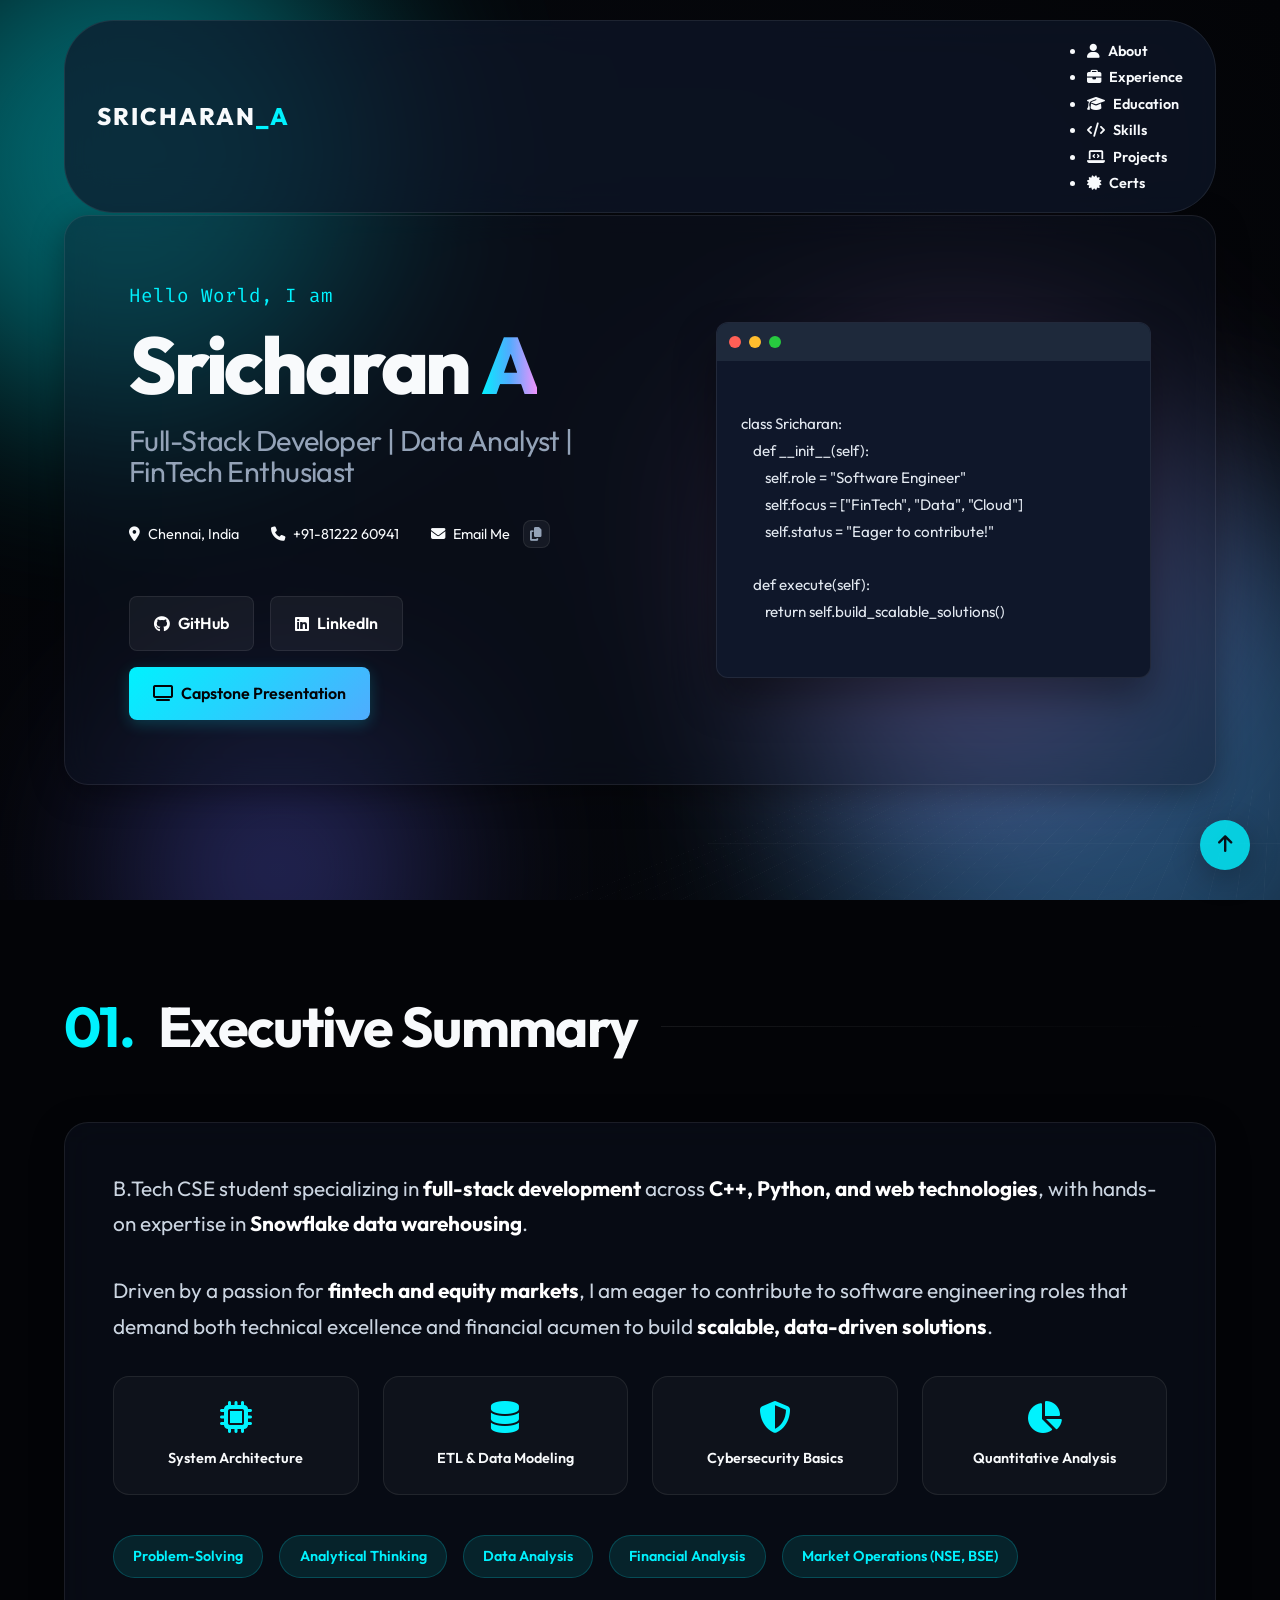
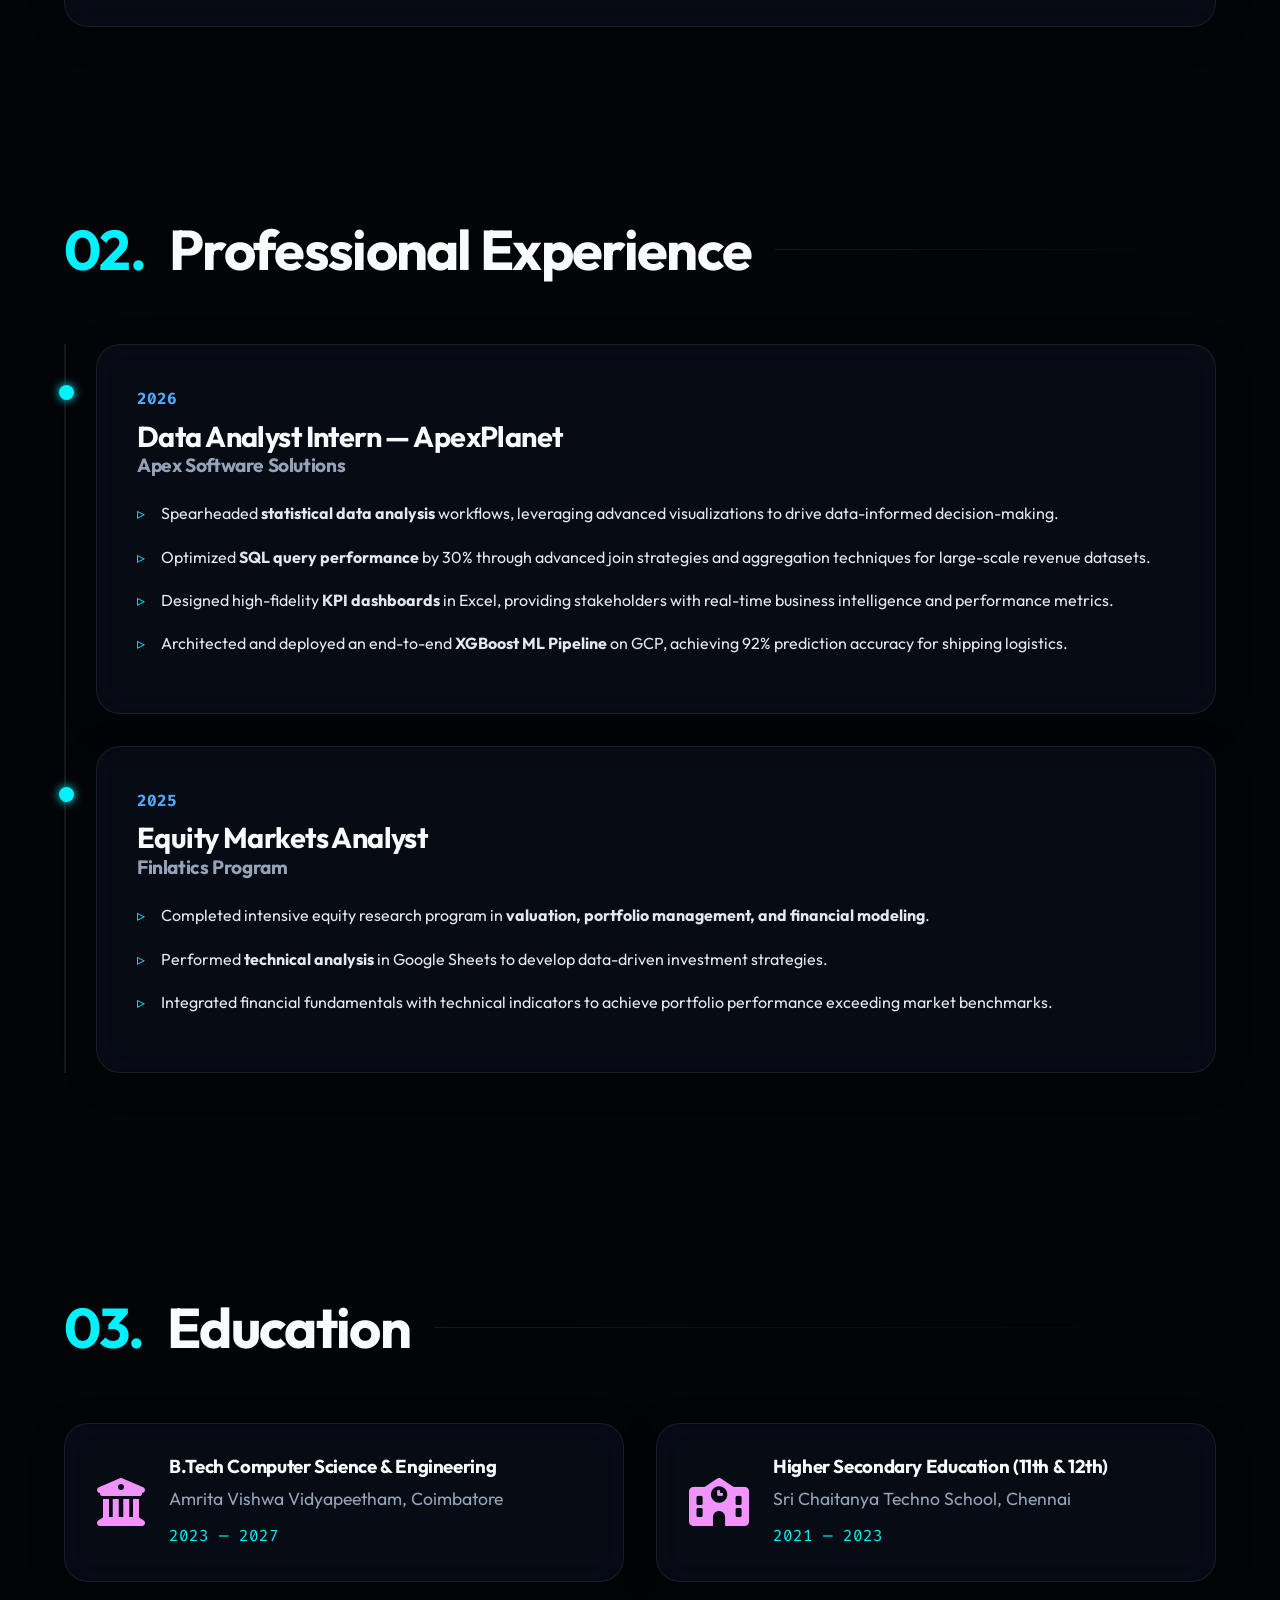
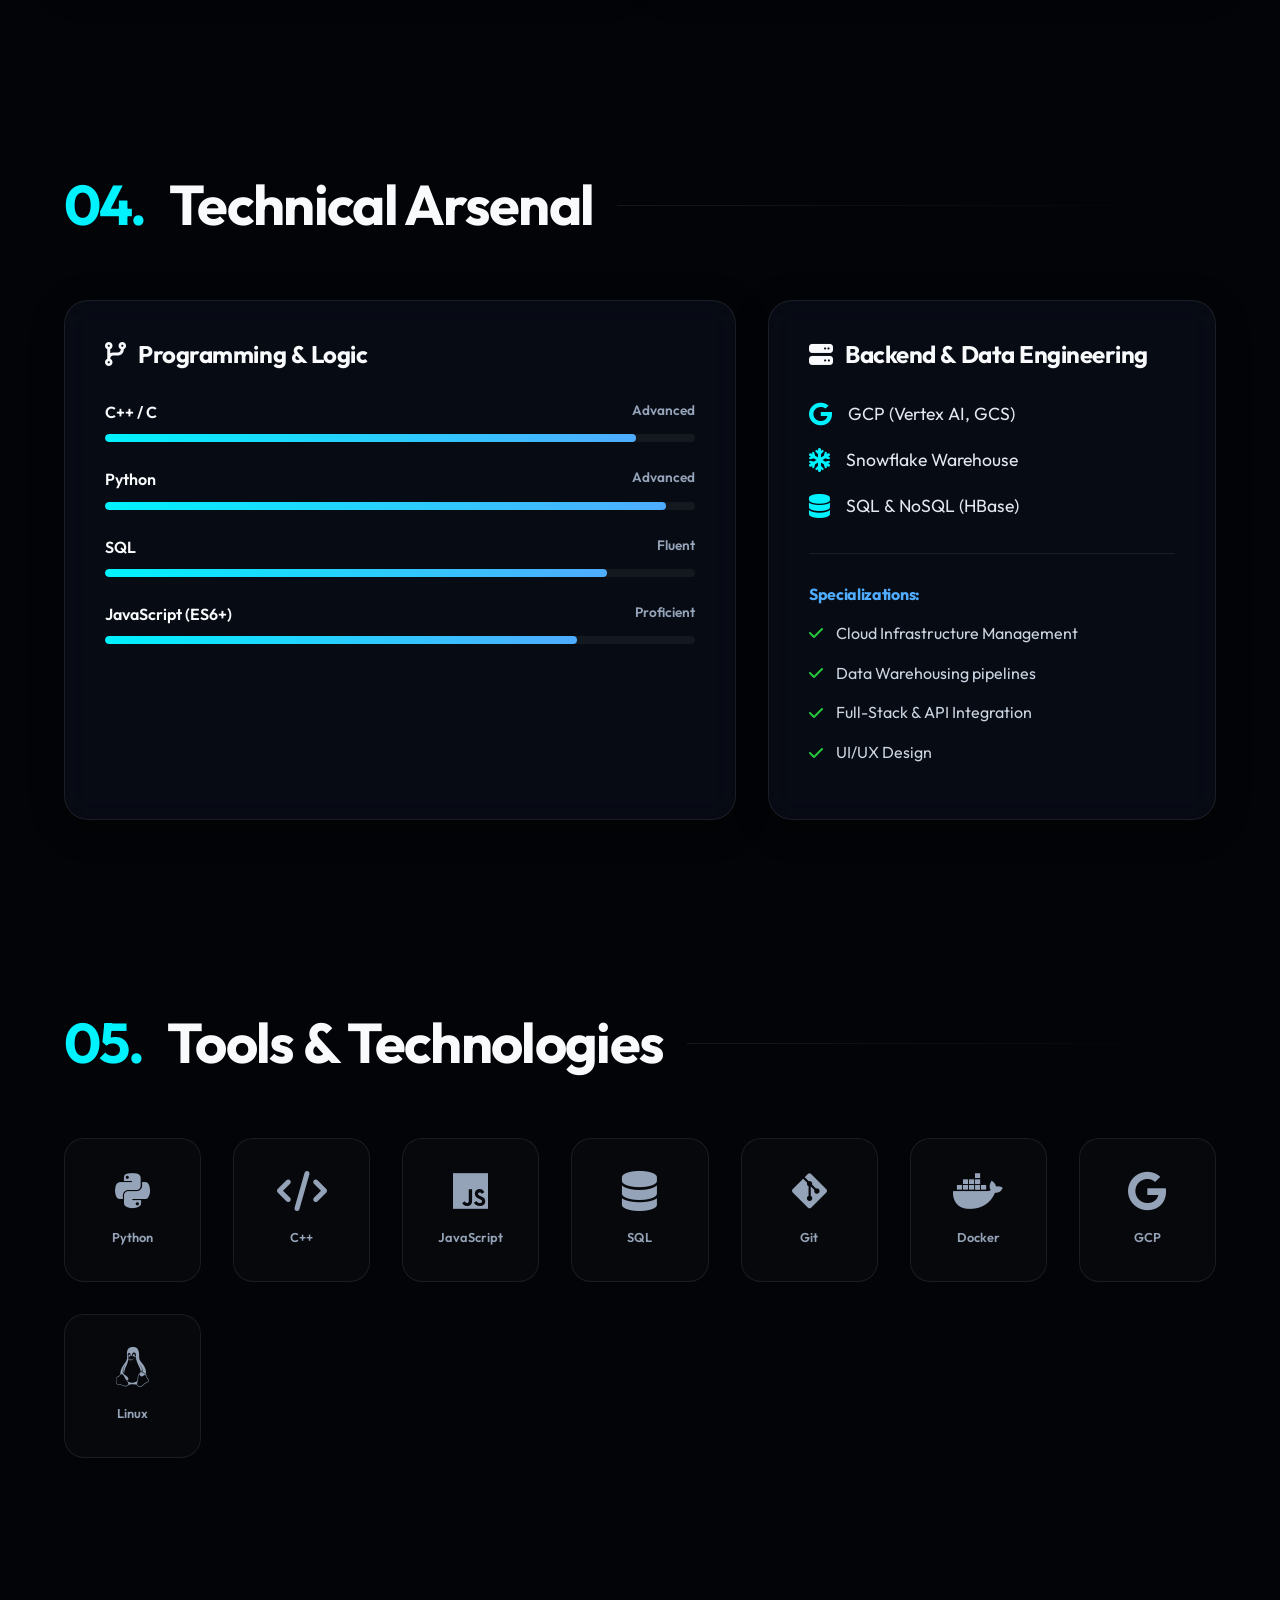
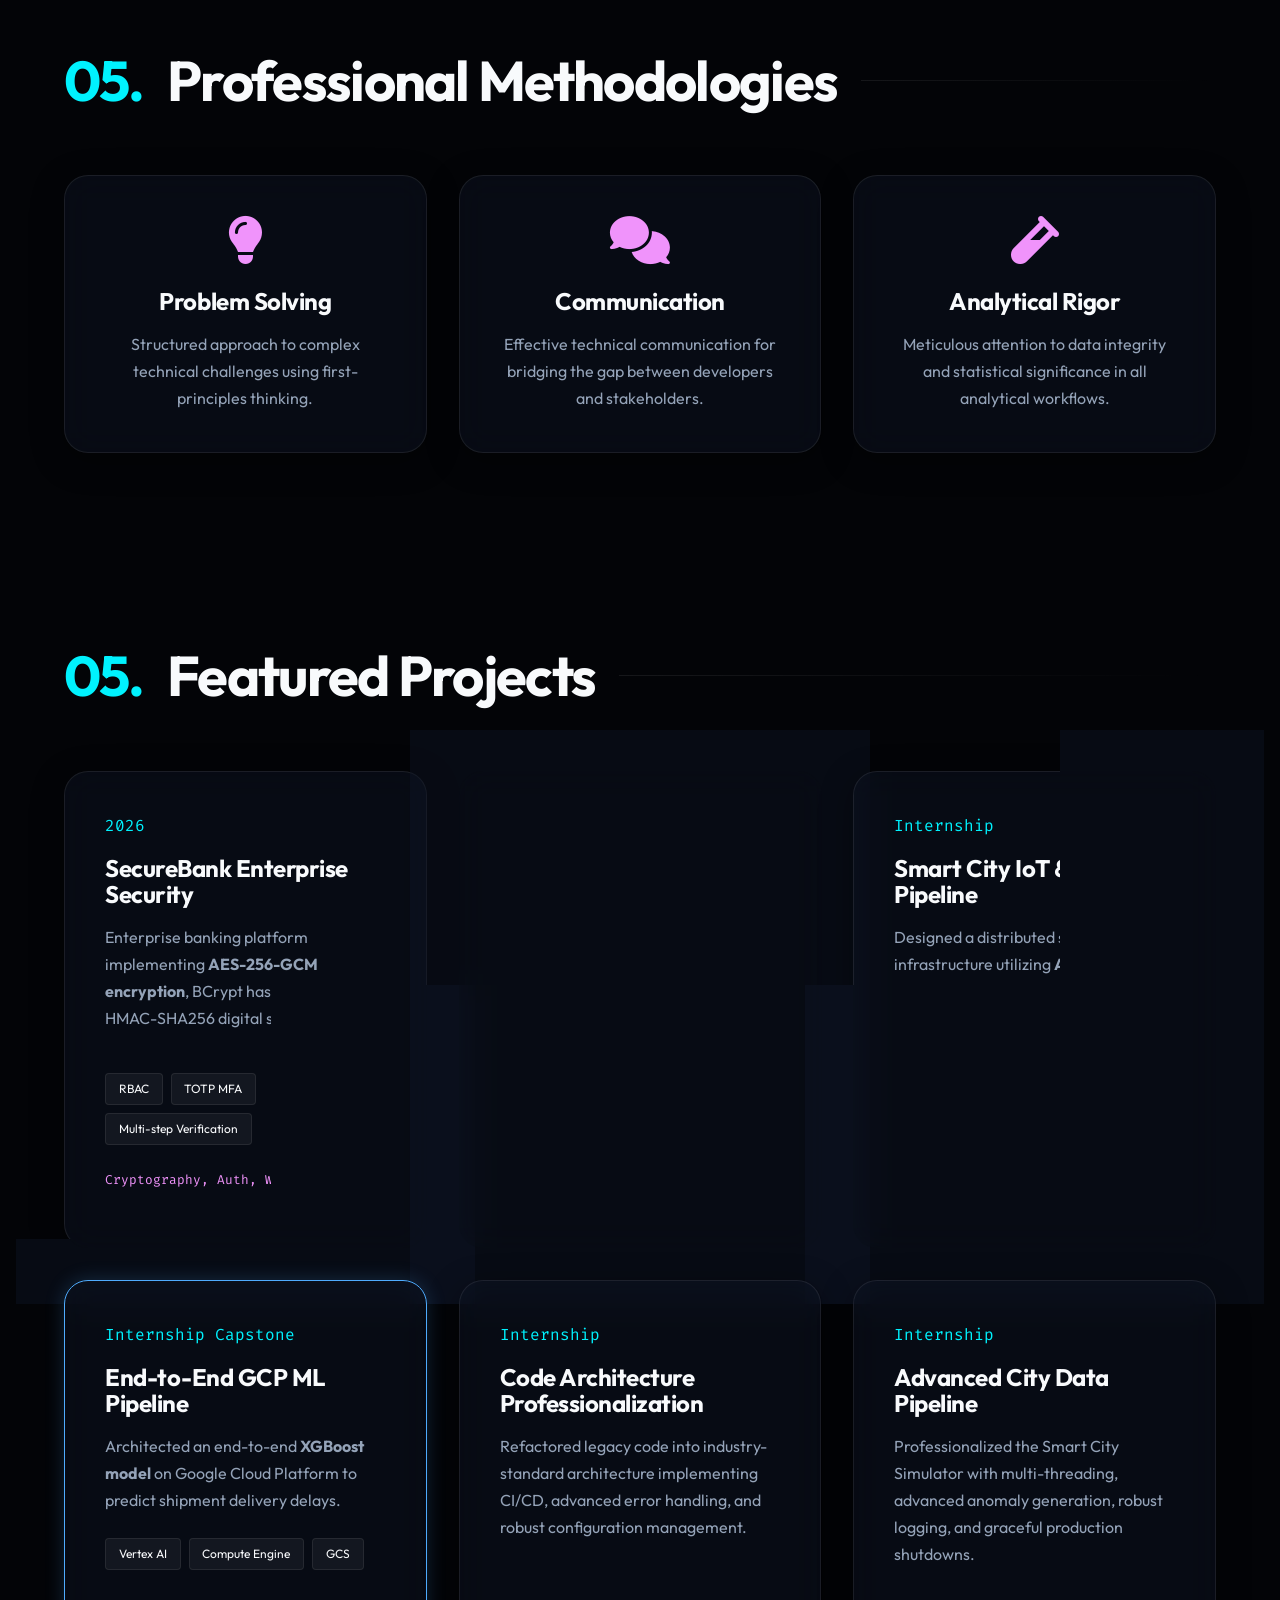
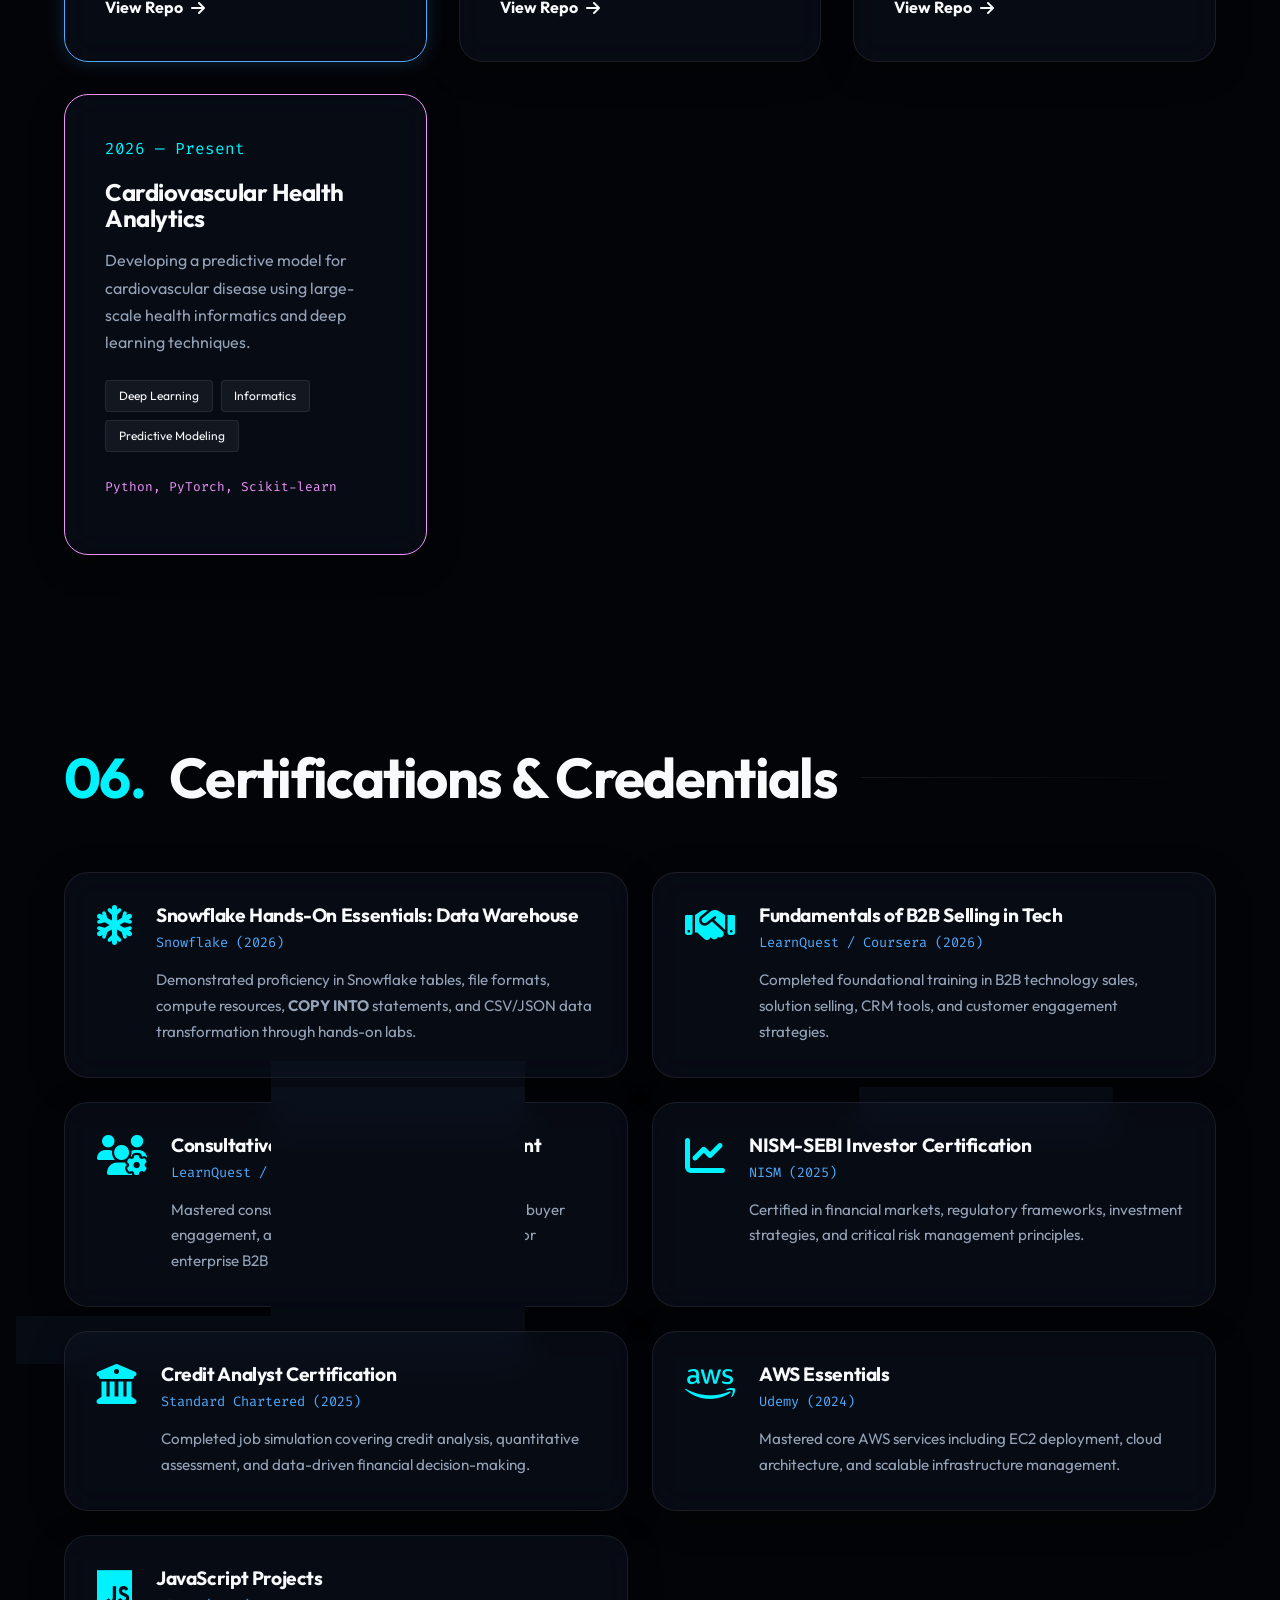
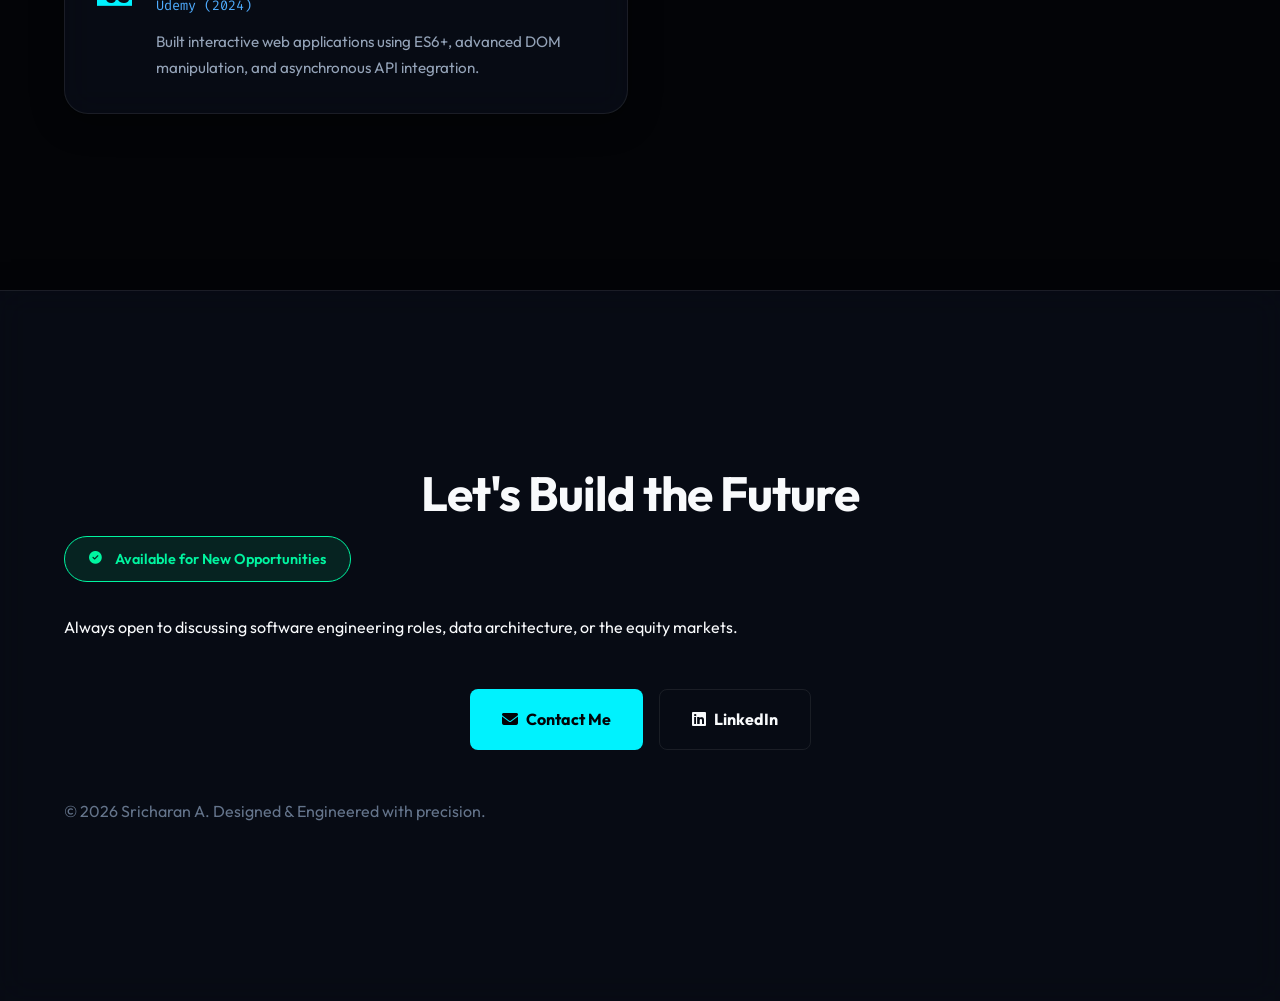
==== commit 26c39d32: "feat: implement mobile-responsive hamburger menu with animations" ====
--- a/index.html
+++ b/index.html
@@ -43,6 +43,11 @@
     <nav class="glass-nav">
         <div class="nav-content">
             <h1 class="logo">SRICHARAN<span class="highlight">_A</span></h1>
+            <button class="mobile-nav-toggle" aria-label="Toggle Navigation">
+                <span class="bar"></span>
+                <span class="bar"></span>
+                <span class="bar"></span>
+            </button>
             <ul class="nav-links">
                 <li><a href="#about" aria-label="About Section"><i class="fa-solid fa-user" aria-hidden="true"></i> About</a></li>
                 <li><a href="#experience" aria-label="Experience Section"><i class="fa-solid fa-briefcase" aria-hidden="true"></i> Experience</a></li>
@@ -498,6 +503,23 @@
 
         document.querySelectorAll('.reveal').forEach(el => revealObserver.observe(el));
 
+        // Mobile Navigation Toggle
+        const mobileToggle = document.querySelector('.mobile-nav-toggle');
+        const navLinksList = document.querySelector('.nav-links');
+
+        mobileToggle.addEventListener('click', () => {
+            mobileToggle.classList.toggle('active');
+            navLinksList.classList.toggle('active');
+        });
+
+        // Close menu when a link is clicked
+        navLinks.forEach(link => {
+            link.addEventListener('click', () => {
+                mobileToggle.classList.remove('active');
+                navLinksList.classList.remove('active');
+            });
+        });
+
         // Copy Email Functionality
         function copyEmail() {
             const email = "cb.sc.u4cse23764@cb.students.amrita.edu";
--- a/styles.css
+++ b/styles.css
@@ -189,10 +189,79 @@
     letter-spacing: 2px;
 }
 
-.nav-links {
-    list-style: none;
-    display: flex;
-    gap: 1.5rem;
+.nav-links img {
+    height: 40px;
+}
+
+/* Mobile Nav Toggle */
+.mobile-nav-toggle {
+    display: none;
+    flex-direction: column;
+    justify-content: space-between;
+    width: 30px;
+    height: 21px;
+    background: transparent;
+    border: none;
+    cursor: pointer;
+    z-index: 1001;
+}
+
+.mobile-nav-toggle .bar {
+    width: 100%;
+    height: 3px;
+    background-color: var(--light);
+    border-radius: 10px;
+    transition: var(--transition-base);
+}
+
+@media (max-width: 1024px) {
+    .mobile-nav-toggle {
+        display: flex;
+    }
+
+    .nav-links {
+        position: fixed;
+        top: 0;
+        right: -100%;
+        width: 70%;
+        height: 100vh;
+        background: rgba(15, 23, 42, 0.95);
+        backdrop-filter: blur(20px);
+        flex-direction: column;
+        justify-content: center;
+        align-items: center;
+        gap: 2rem;
+        transition: var(--transition-base);
+        z-index: 999;
+    }
+
+    .nav-links.active {
+        right: 0;
+    }
+
+    .nav-links li {
+        opacity: 0;
+        transform: translateX(50px);
+        transition: var(--transition-base);
+    }
+
+    .nav-links.active li {
+        opacity: 1;
+        transform: translateX(0);
+    }
+
+    /* Animation Delays for Menu Items */
+    .nav-links.active li:nth-child(1) { transition-delay: 0.1s; }
+    .nav-links.active li:nth-child(2) { transition-delay: 0.2s; }
+    .nav-links.active li:nth-child(3) { transition-delay: 0.3s; }
+    .nav-links.active li:nth-child(4) { transition-delay: 0.4s; }
+    .nav-links.active li:nth-child(5) { transition-delay: 0.5s; }
+    .nav-links.active li:nth-child(6) { transition-delay: 0.6s; }
+
+    /* Hamburger to X Animation */
+    .mobile-nav-toggle.active .bar:nth-child(1) { transform: rotate(45deg) translate(5px, 6px); }
+    .mobile-nav-toggle.active .bar:nth-child(2) { opacity: 0; }
+    .mobile-nav-toggle.active .bar:nth-child(3) { transform: rotate(-45deg) translate(7px, -8px); }
 }
 
 .nav-links a {
--- a/styles.css
+++ b/styles.css
@@ -189,10 +189,79 @@
     letter-spacing: 2px;
 }
 
-.nav-links {
-    list-style: none;
-    display: flex;
-    gap: 1.5rem;
+.nav-links img {
+    height: 40px;
+}
+
+/* Mobile Nav Toggle */
+.mobile-nav-toggle {
+    display: none;
+    flex-direction: column;
+    justify-content: space-between;
+    width: 30px;
+    height: 21px;
+    background: transparent;
+    border: none;
+    cursor: pointer;
+    z-index: 1001;
+}
+
+.mobile-nav-toggle .bar {
+    width: 100%;
+    height: 3px;
+    background-color: var(--light);
+    border-radius: 10px;
+    transition: var(--transition-base);
+}
+
+@media (max-width: 1024px) {
+    .mobile-nav-toggle {
+        display: flex;
+    }
+
+    .nav-links {
+        position: fixed;
+        top: 0;
+        right: -100%;
+        width: 70%;
+        height: 100vh;
+        background: rgba(15, 23, 42, 0.95);
+        backdrop-filter: blur(20px);
+        flex-direction: column;
+        justify-content: center;
+        align-items: center;
+        gap: 2rem;
+        transition: var(--transition-base);
+        z-index: 999;
+    }
+
+    .nav-links.active {
+        right: 0;
+    }
+
+    .nav-links li {
+        opacity: 0;
+        transform: translateX(50px);
+        transition: var(--transition-base);
+    }
+
+    .nav-links.active li {
+        opacity: 1;
+        transform: translateX(0);
+    }
+
+    /* Animation Delays for Menu Items */
+    .nav-links.active li:nth-child(1) { transition-delay: 0.1s; }
+    .nav-links.active li:nth-child(2) { transition-delay: 0.2s; }
+    .nav-links.active li:nth-child(3) { transition-delay: 0.3s; }
+    .nav-links.active li:nth-child(4) { transition-delay: 0.4s; }
+    .nav-links.active li:nth-child(5) { transition-delay: 0.5s; }
+    .nav-links.active li:nth-child(6) { transition-delay: 0.6s; }
+
+    /* Hamburger to X Animation */
+    .mobile-nav-toggle.active .bar:nth-child(1) { transform: rotate(45deg) translate(5px, 6px); }
+    .mobile-nav-toggle.active .bar:nth-child(2) { opacity: 0; }
+    .mobile-nav-toggle.active .bar:nth-child(3) { transform: rotate(-45deg) translate(7px, -8px); }
 }
 
 .nav-links a {
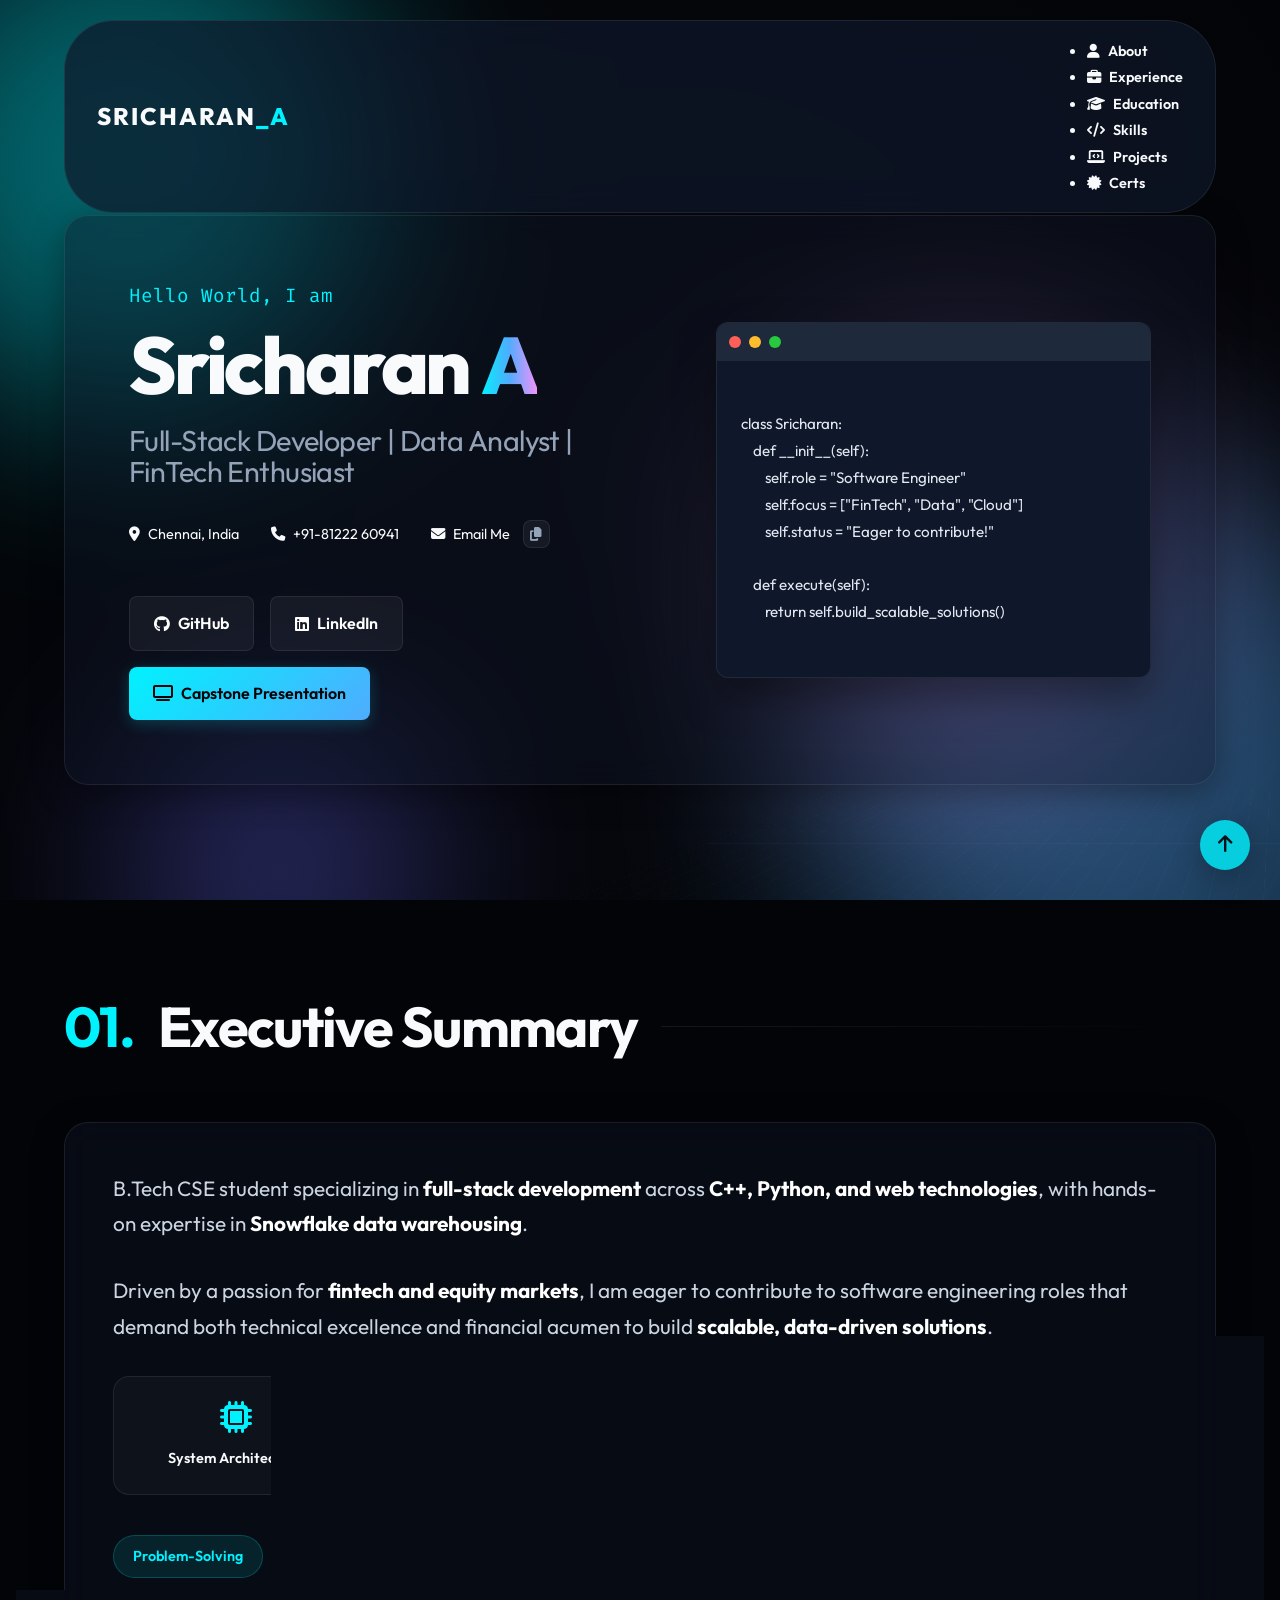
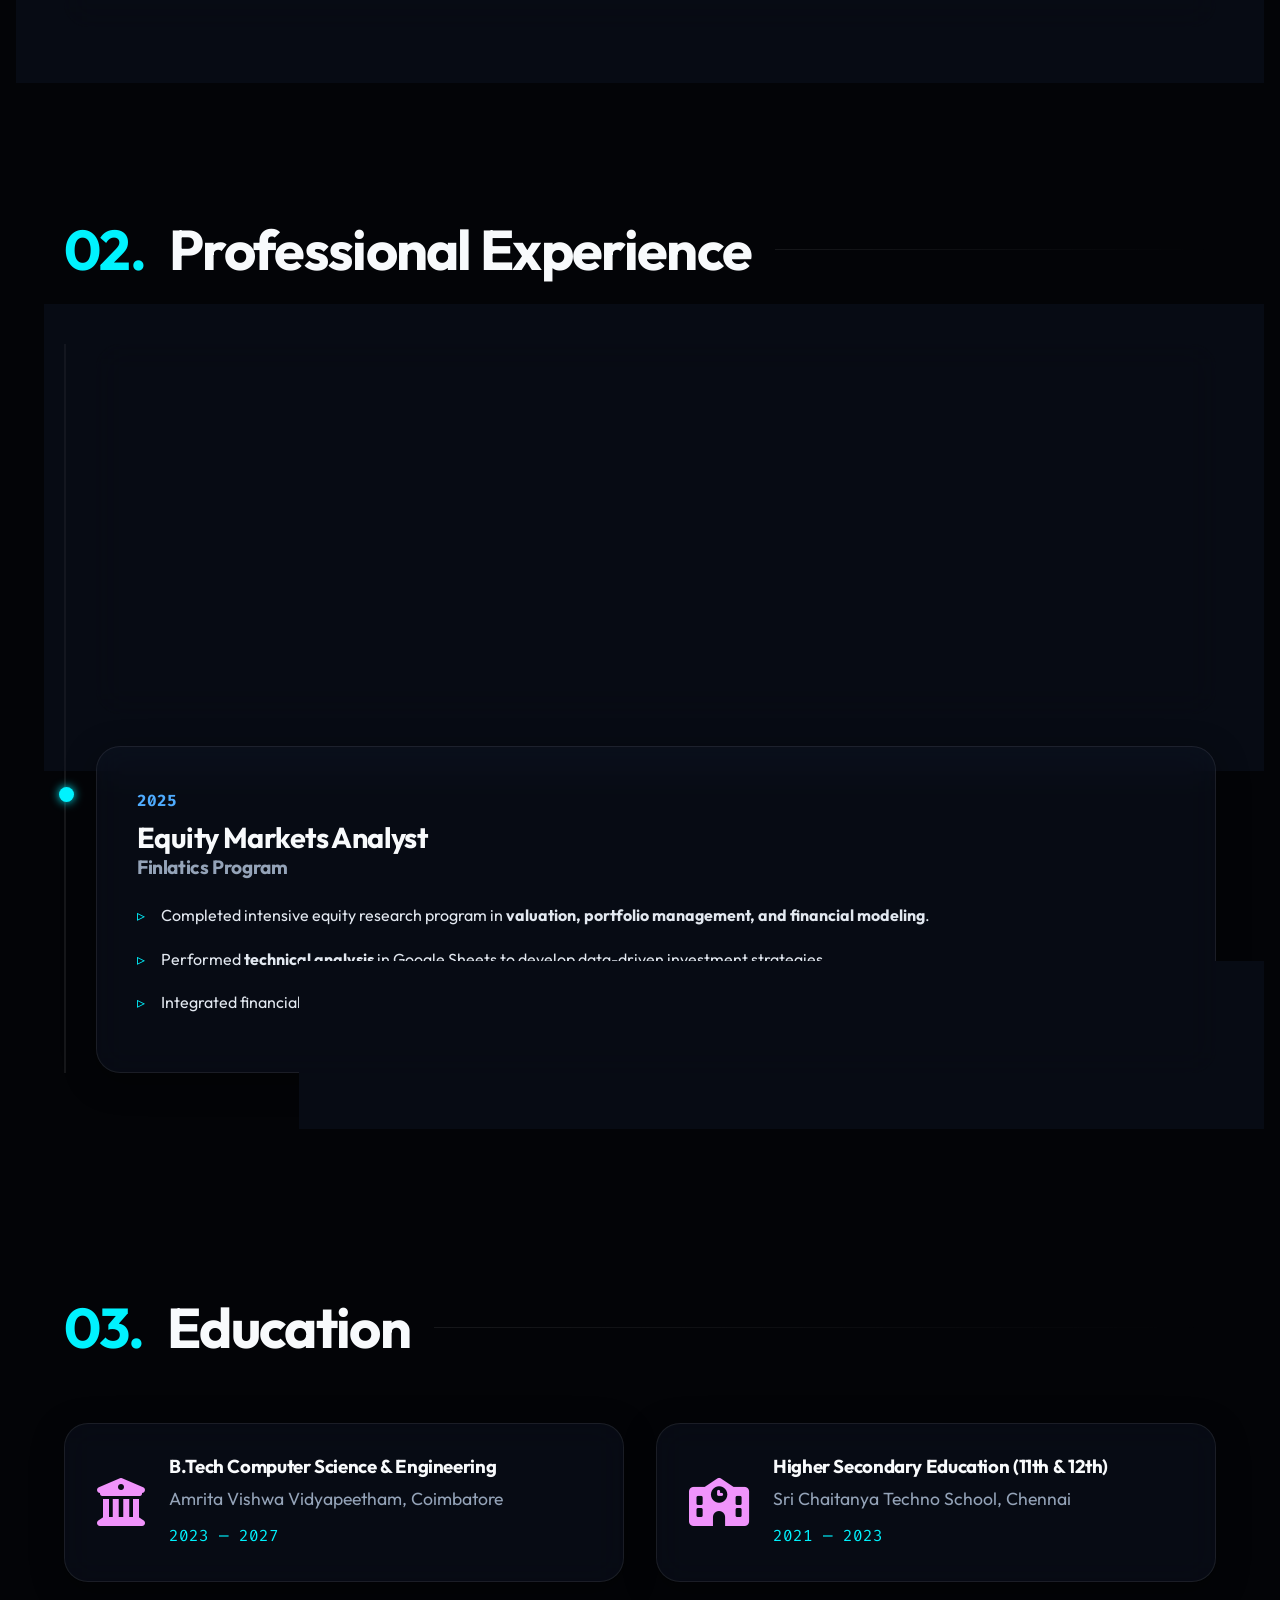
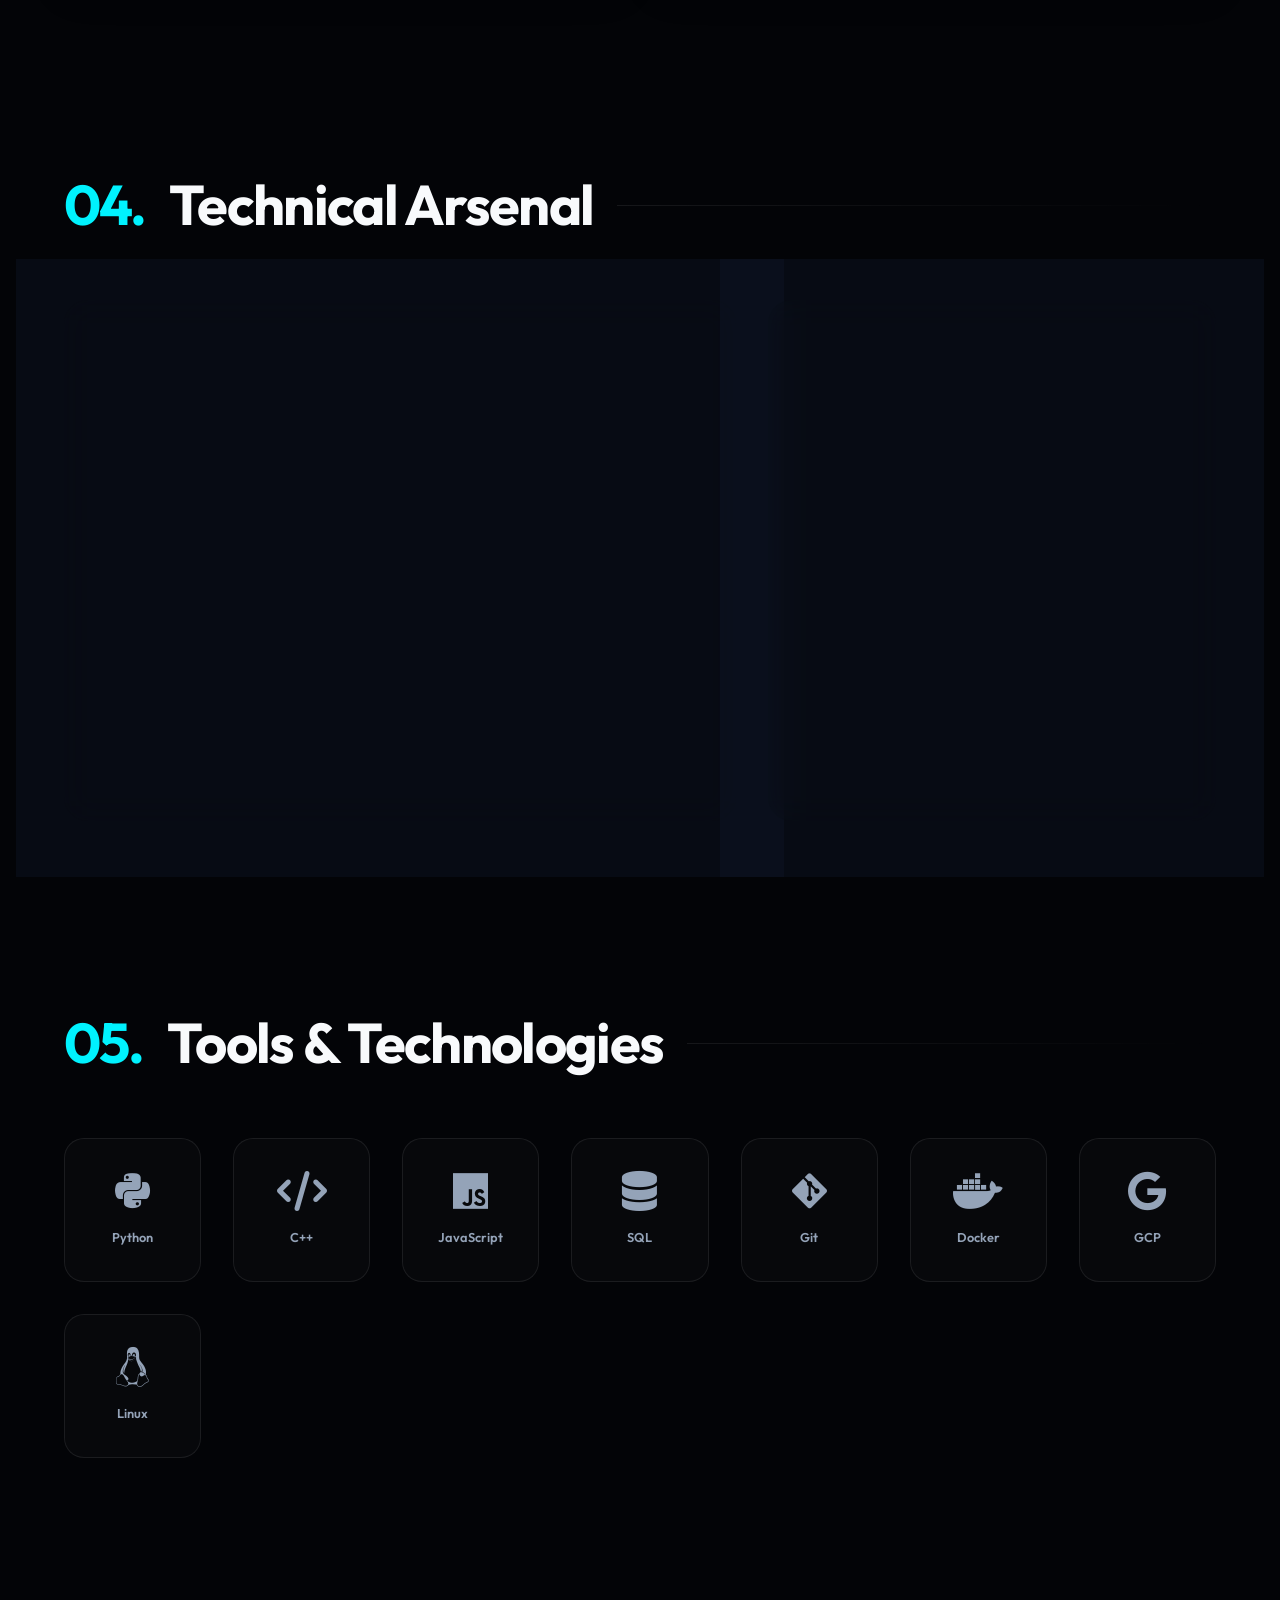
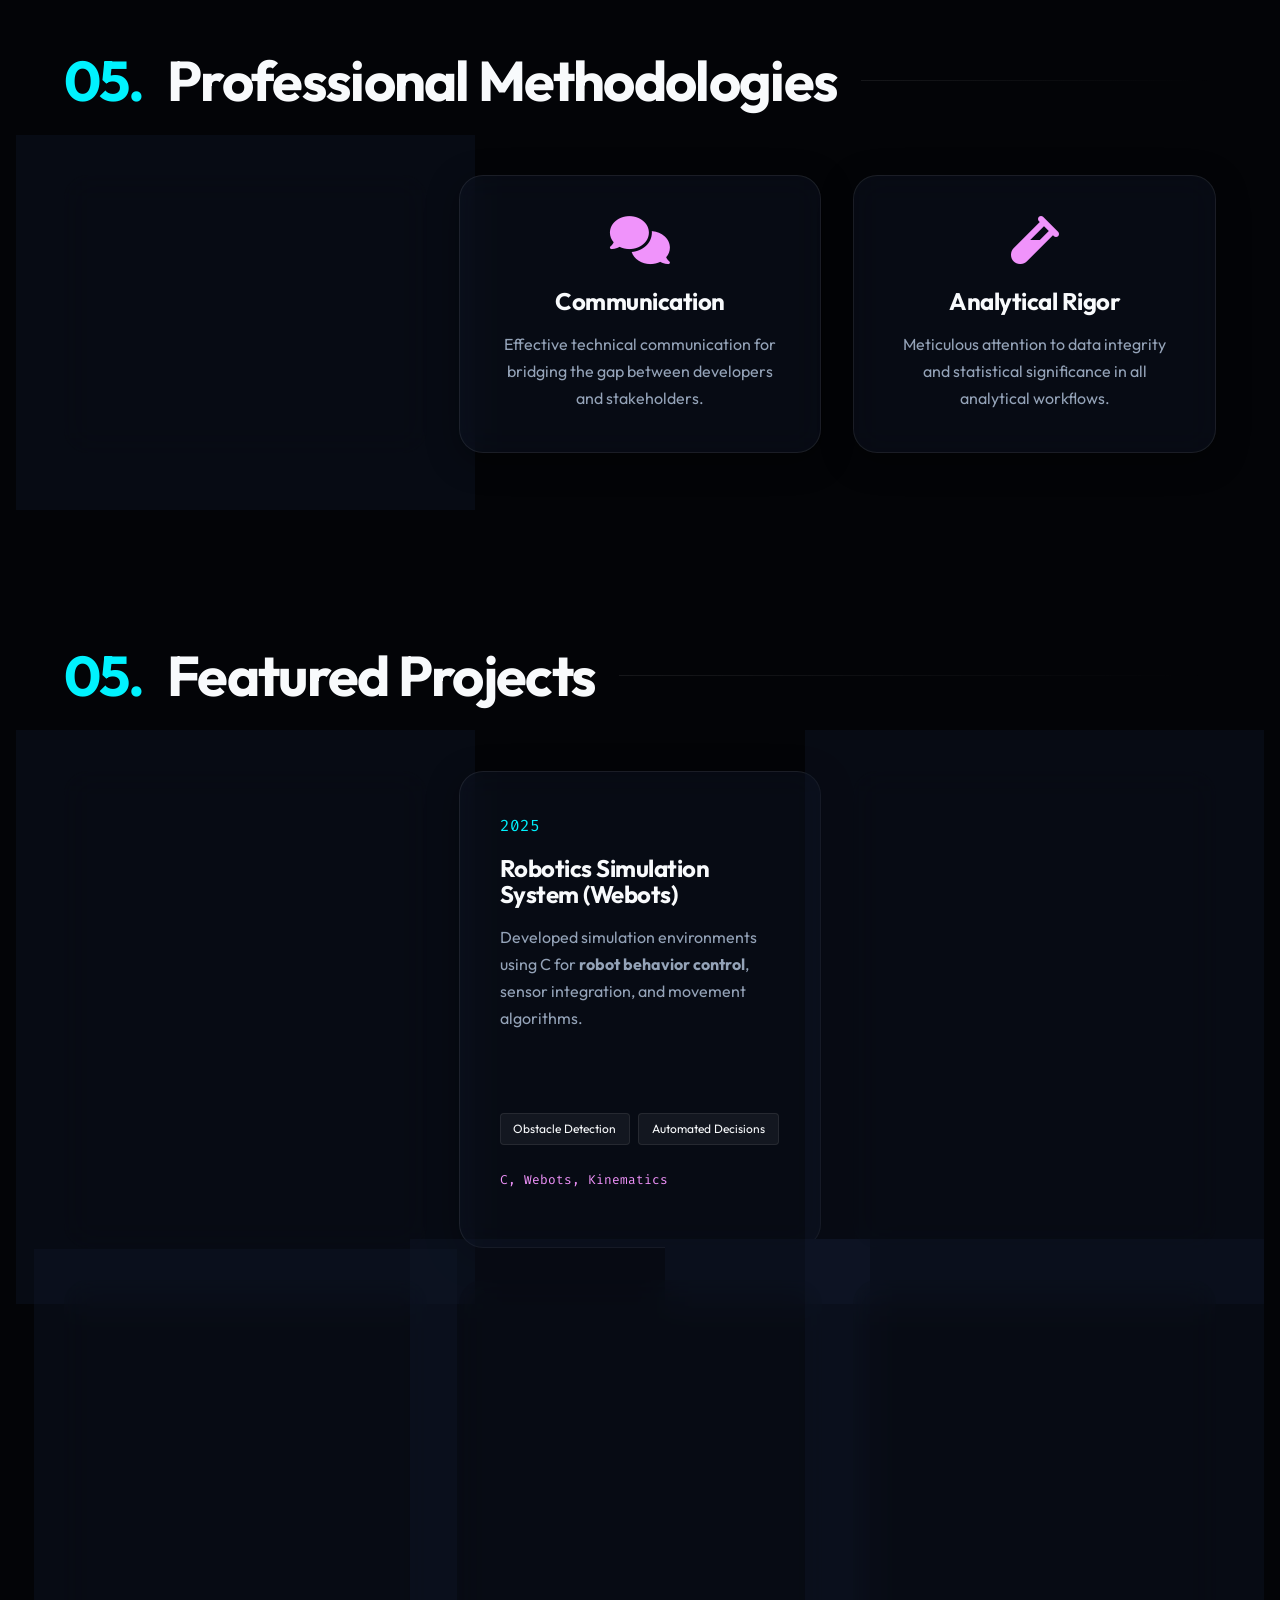
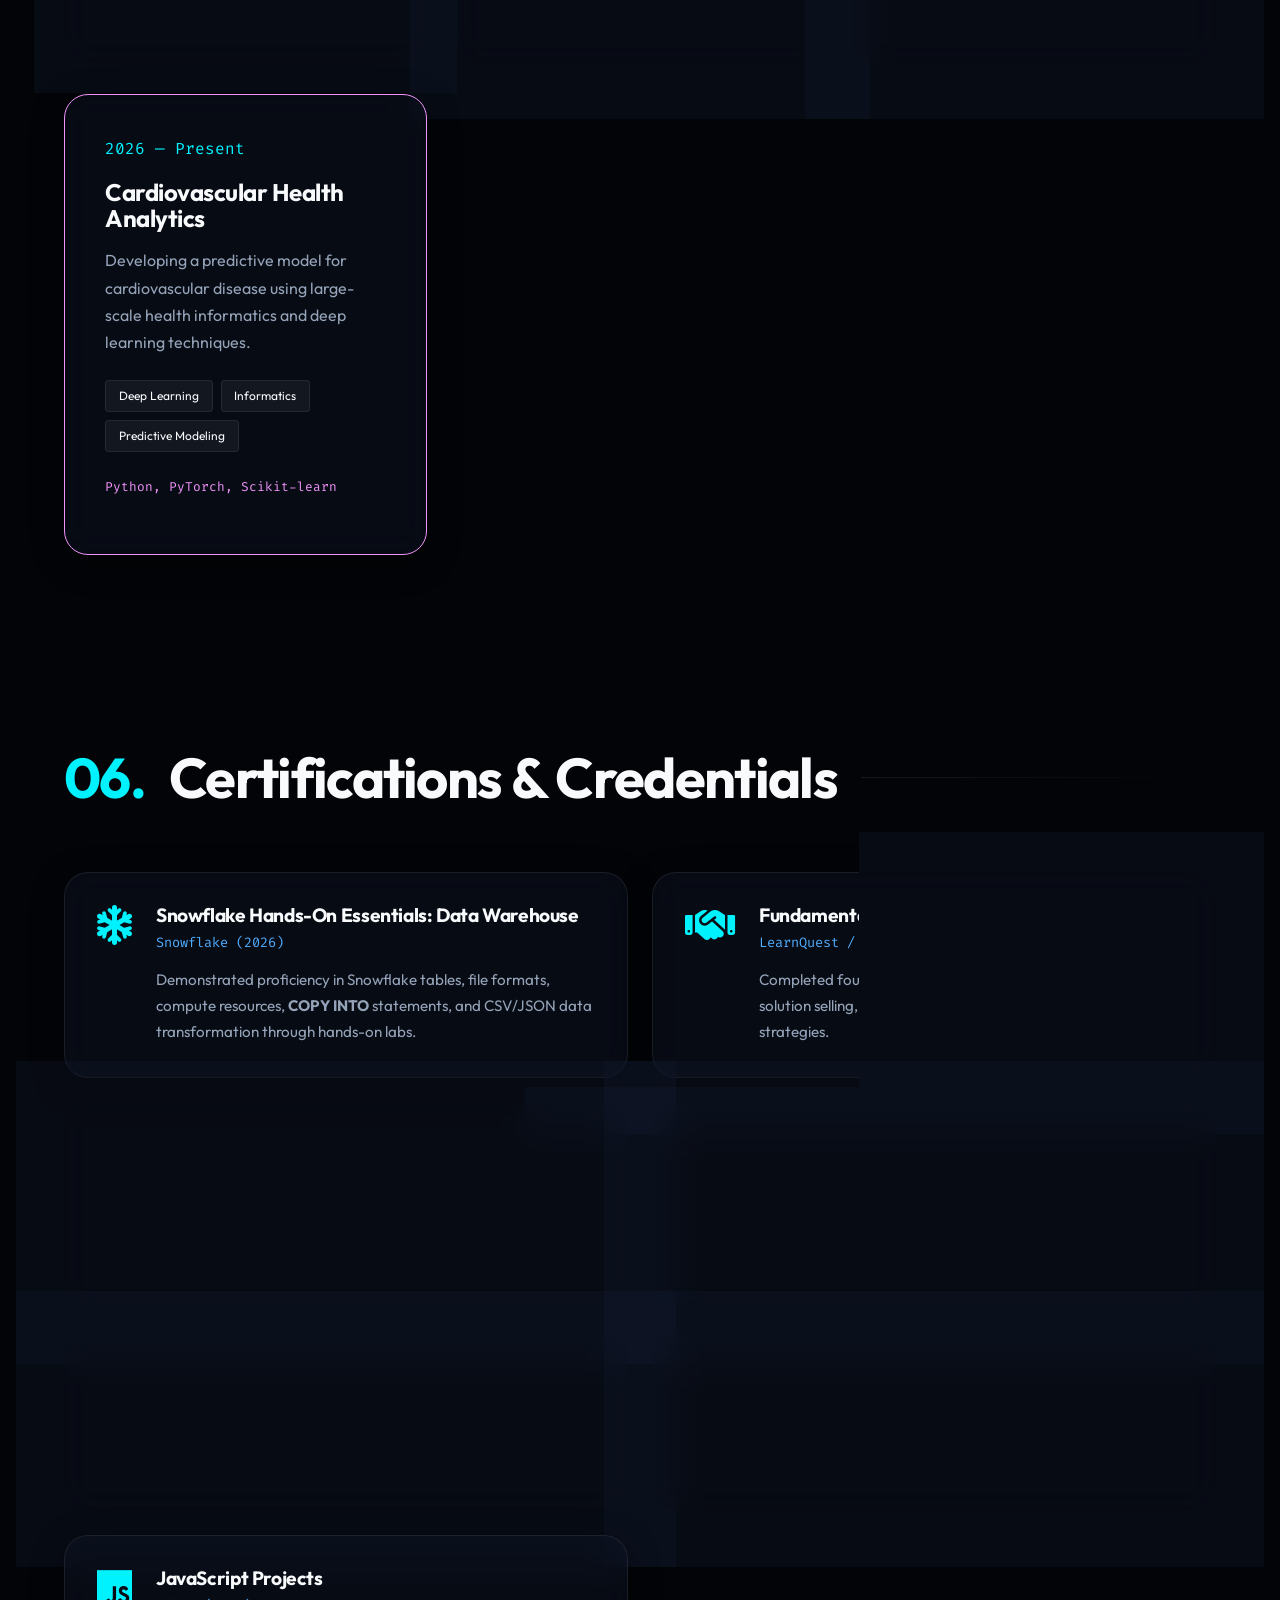
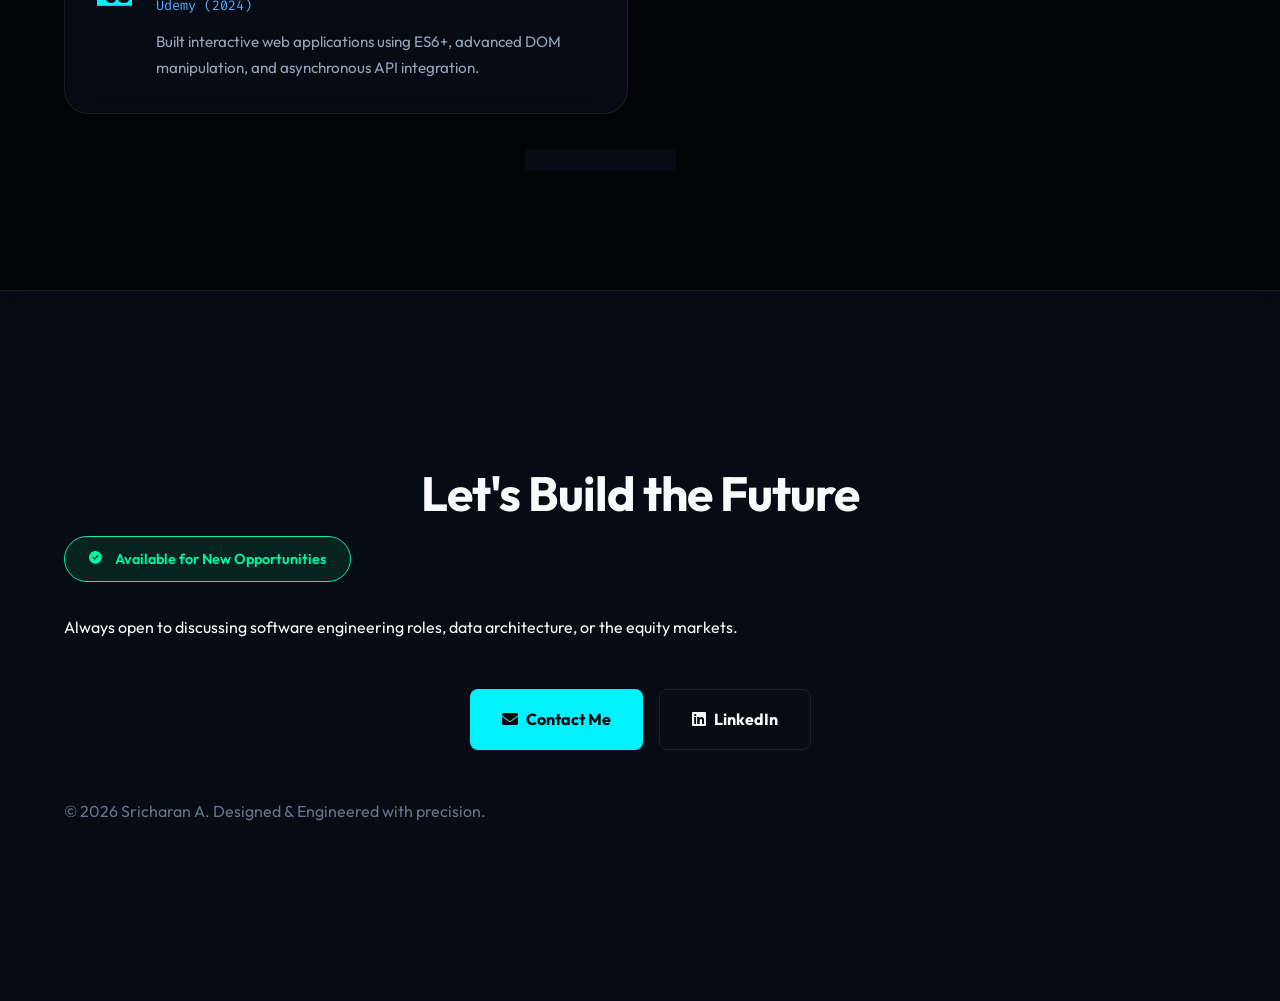
==== commit 96b6e256: "feat: add professional SVG favicon to the portfolio" ====
--- a/index.html
+++ b/index.html
@@ -24,6 +24,7 @@
     <link rel="preconnect" href="https://fonts.gstatic.com" crossorigin>
     <link rel="preload" href="https://fonts.googleapis.com/css2?family=Outfit:wght@300;400;600;800&family=Fira+Code:wght@400;500&display=swap" as="style">
     <link rel="preload" href="styles.css" as="style">
+    <link rel="icon" type="image/svg+xml" href="favicon.svg">
     <link href="https://fonts.googleapis.com/css2?family=Outfit:wght@300;400;600;800&family=Fira+Code:wght@400;500&display=swap" rel="stylesheet">
     <link rel="stylesheet" href="styles.css">
     <!-- FontAwesome for icons -->
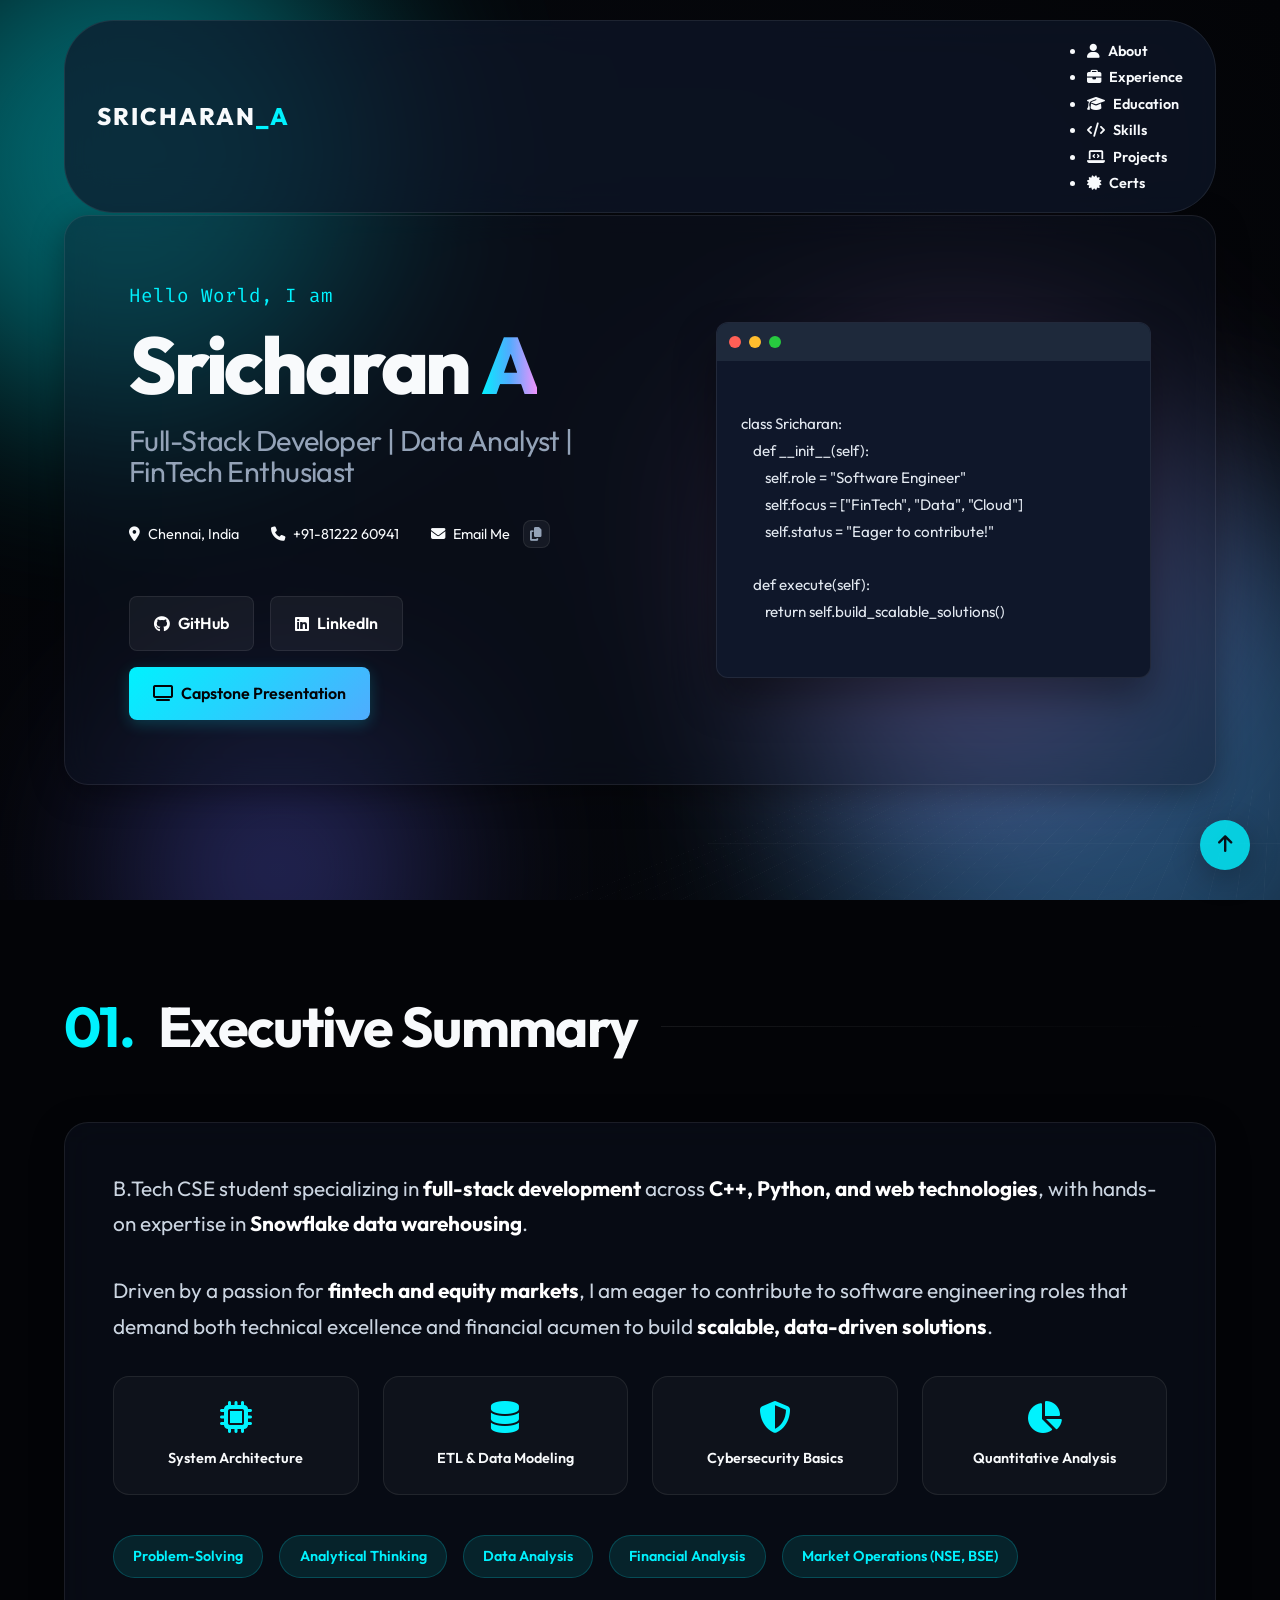
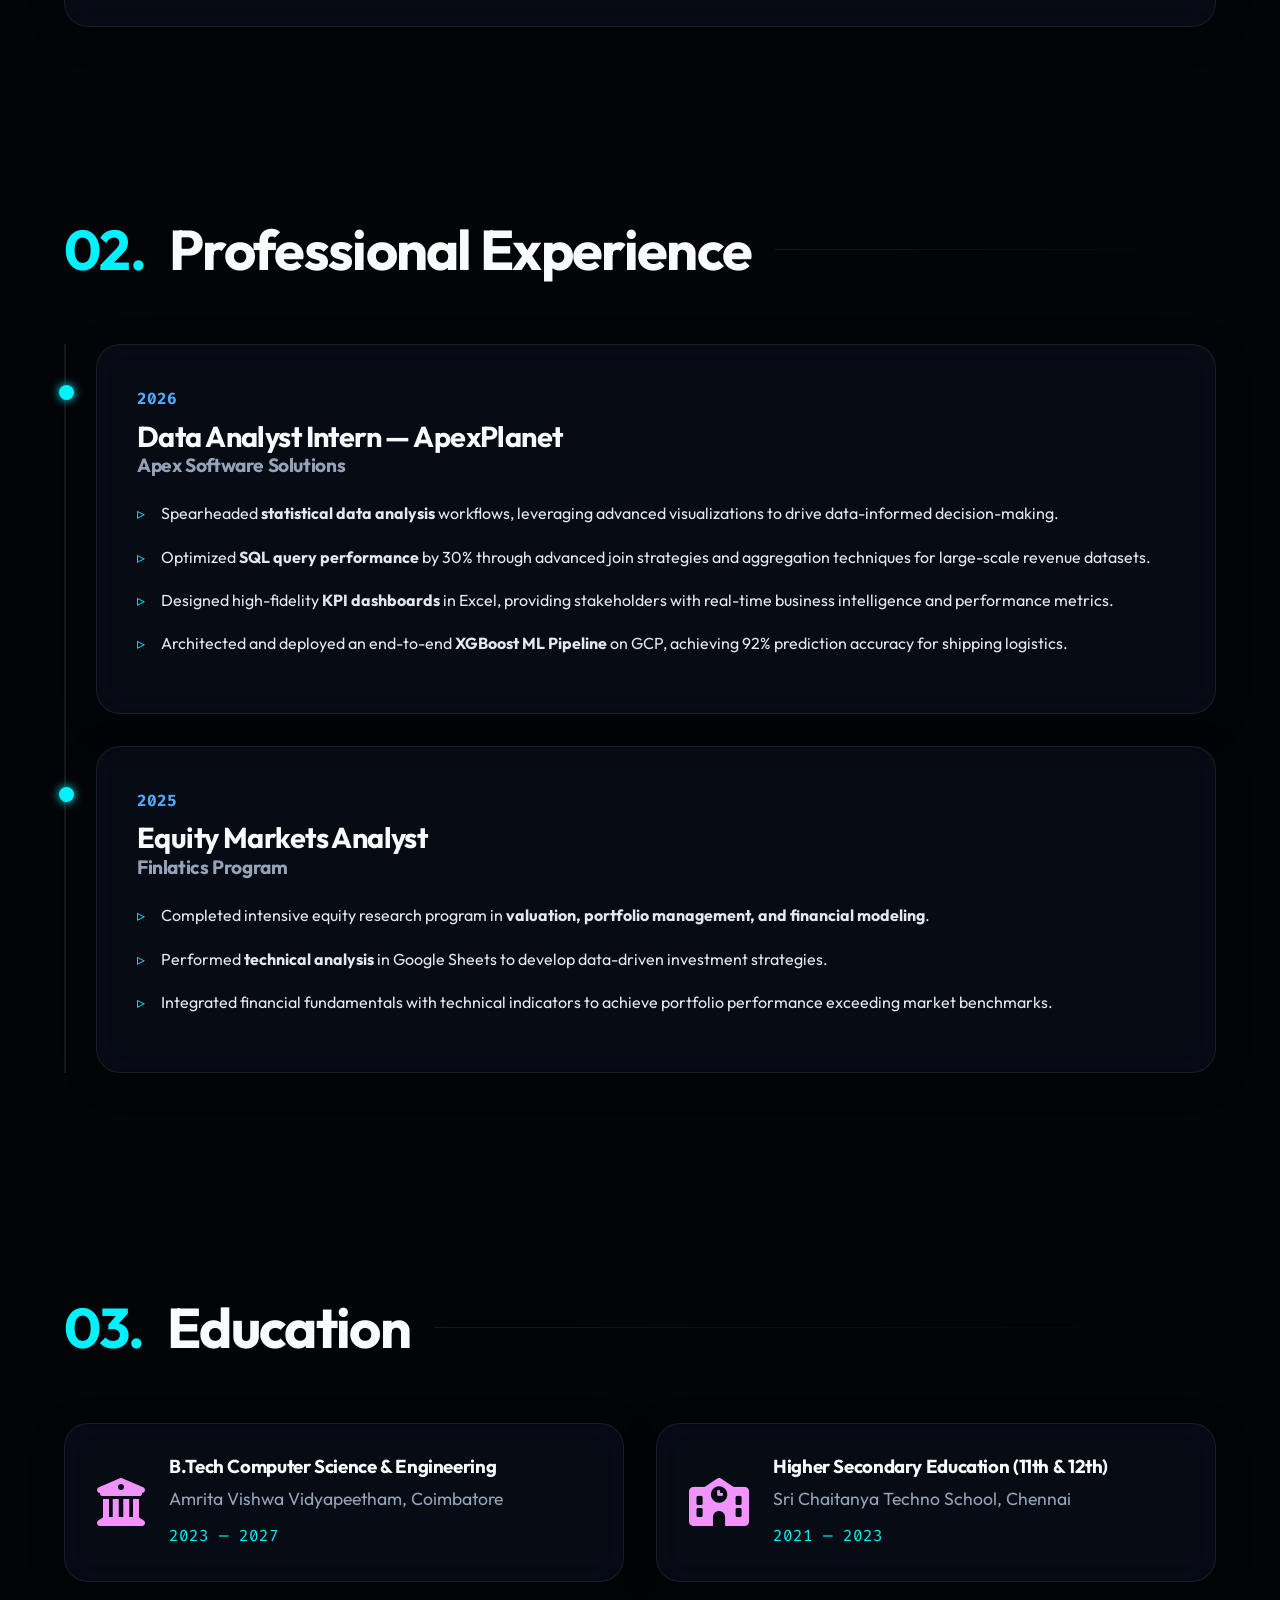
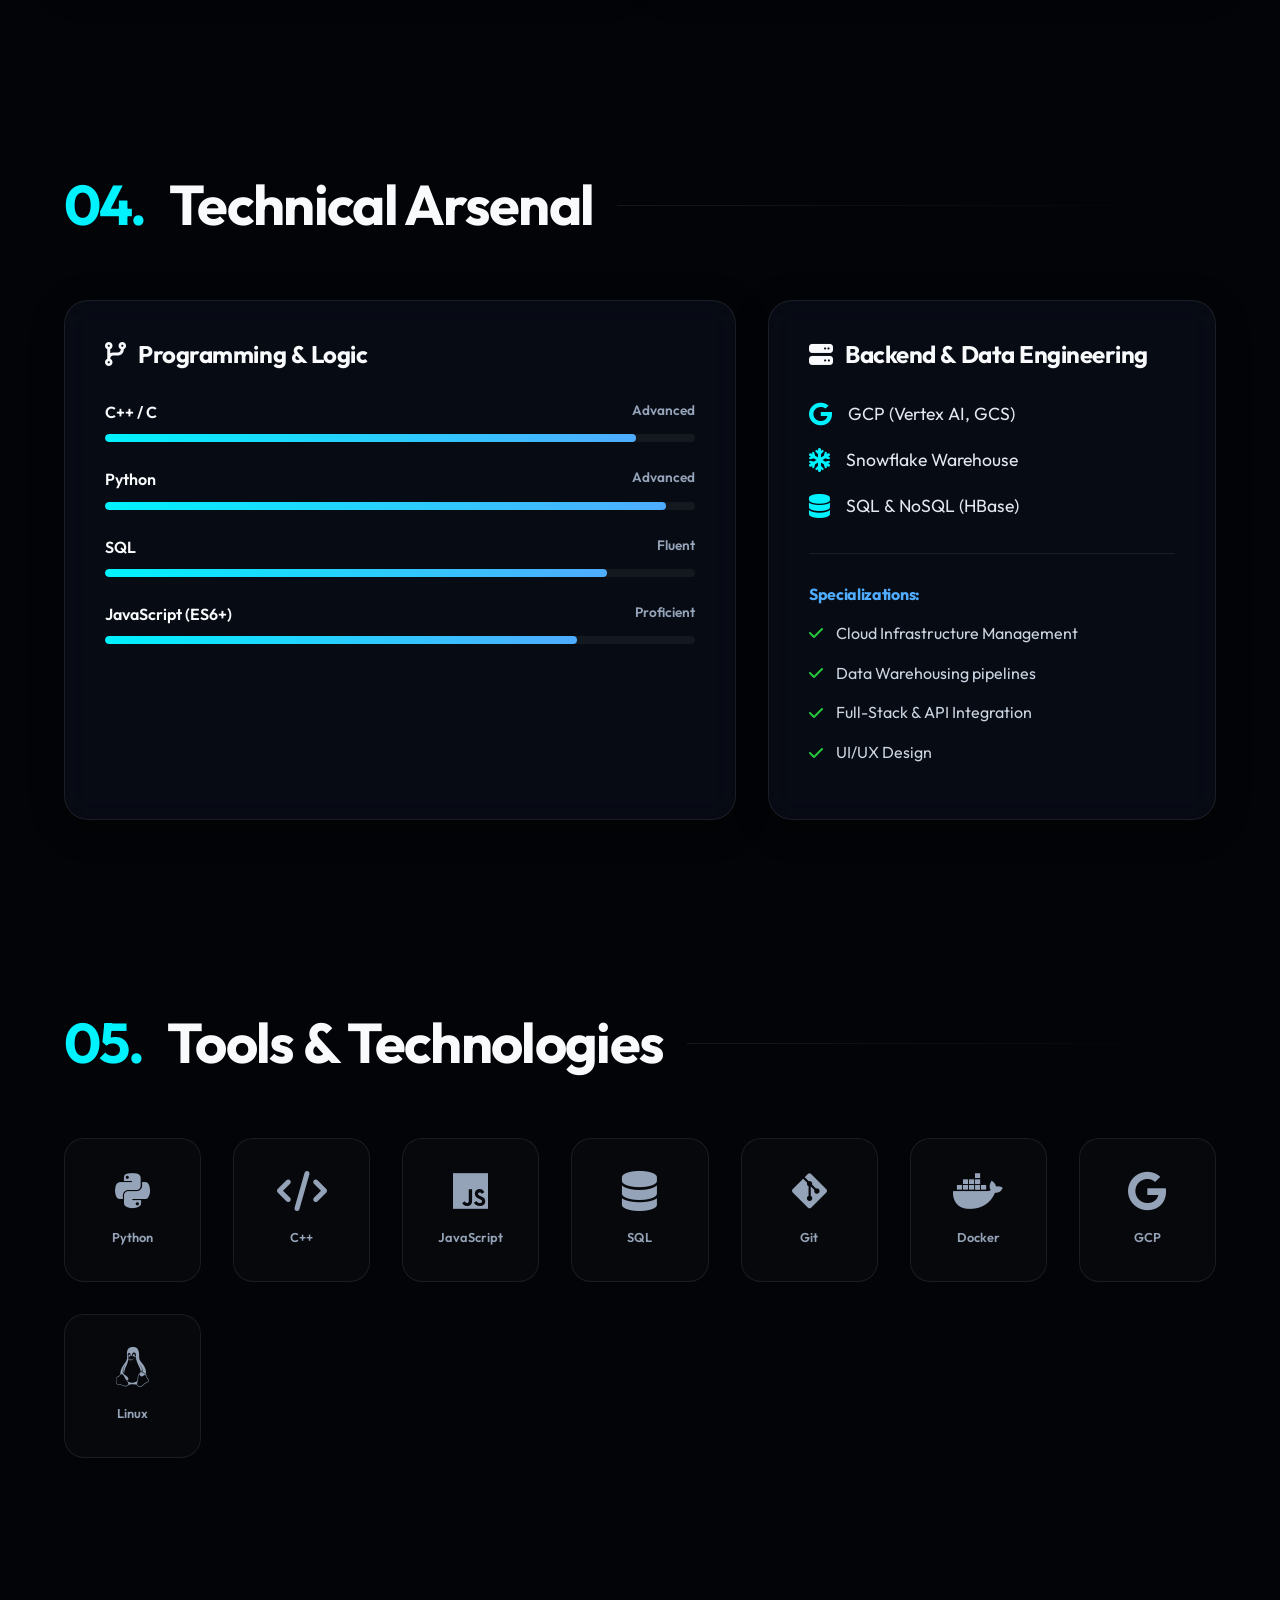
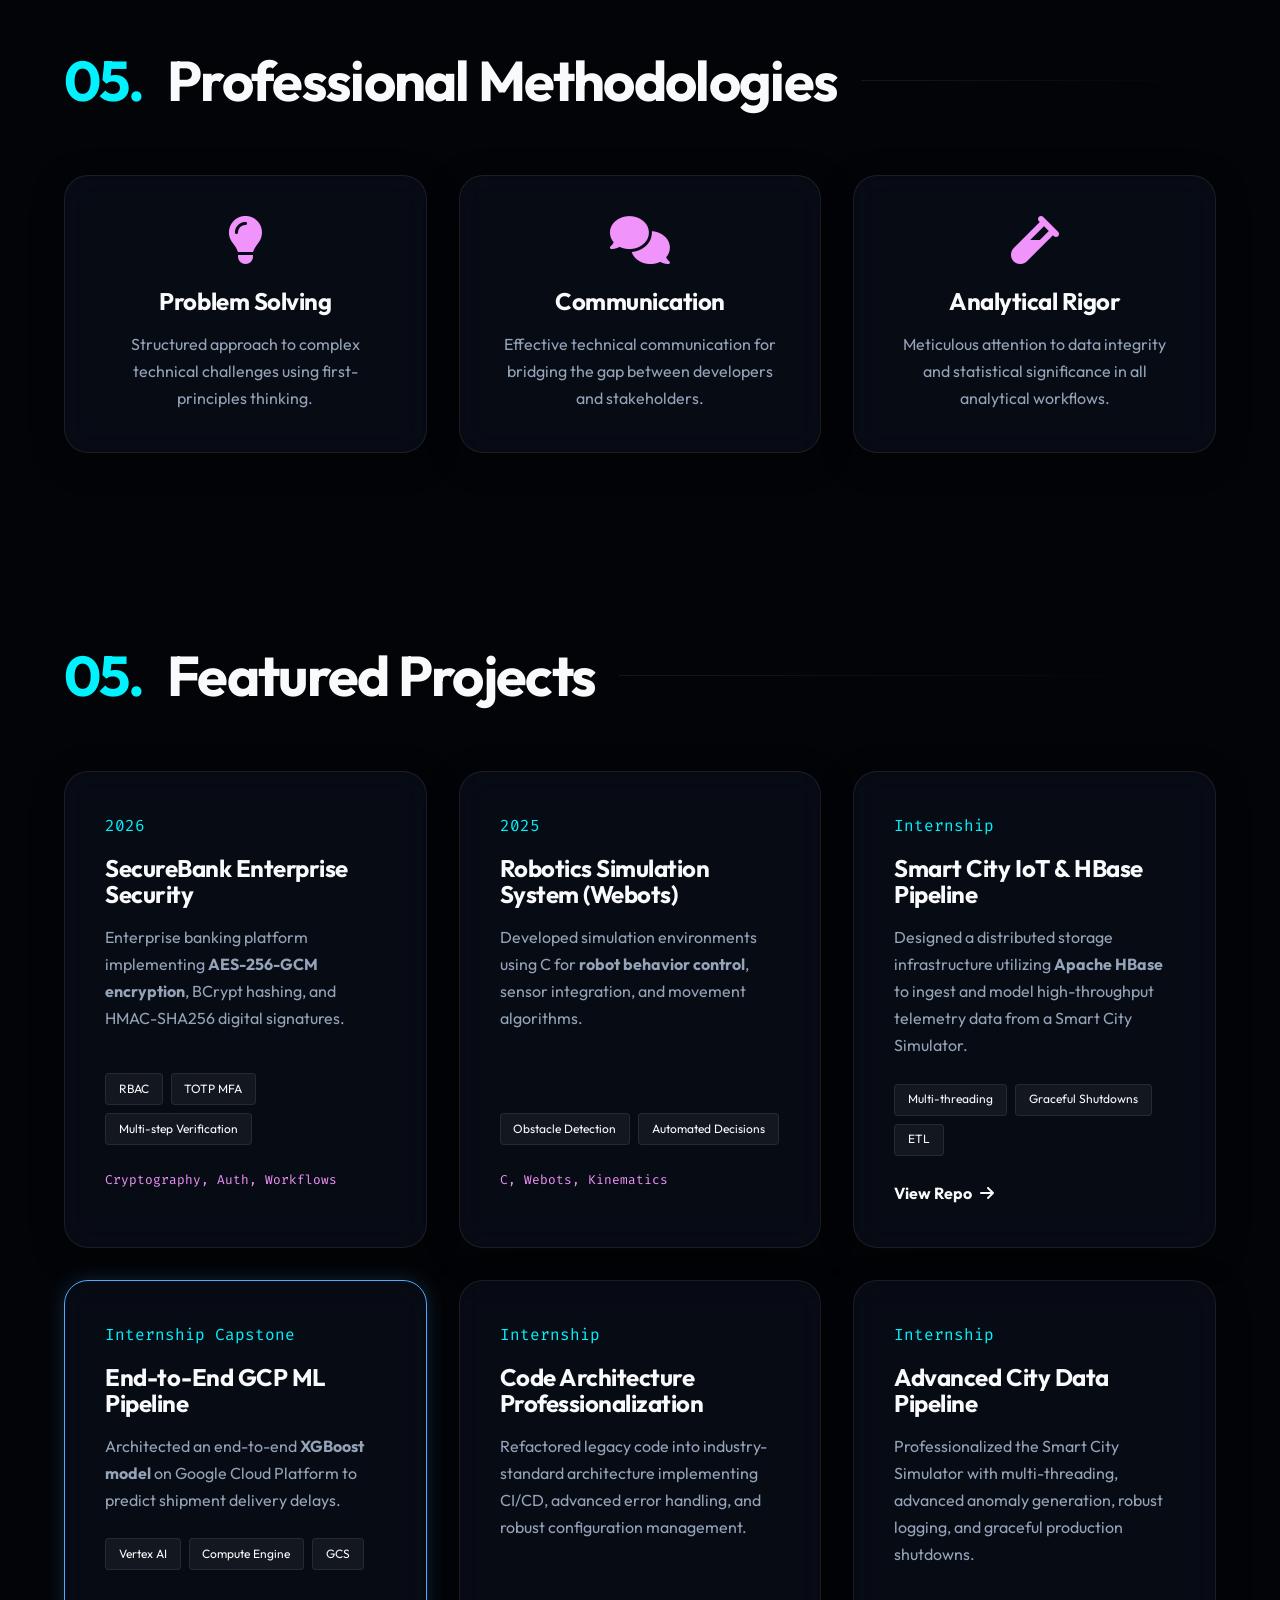
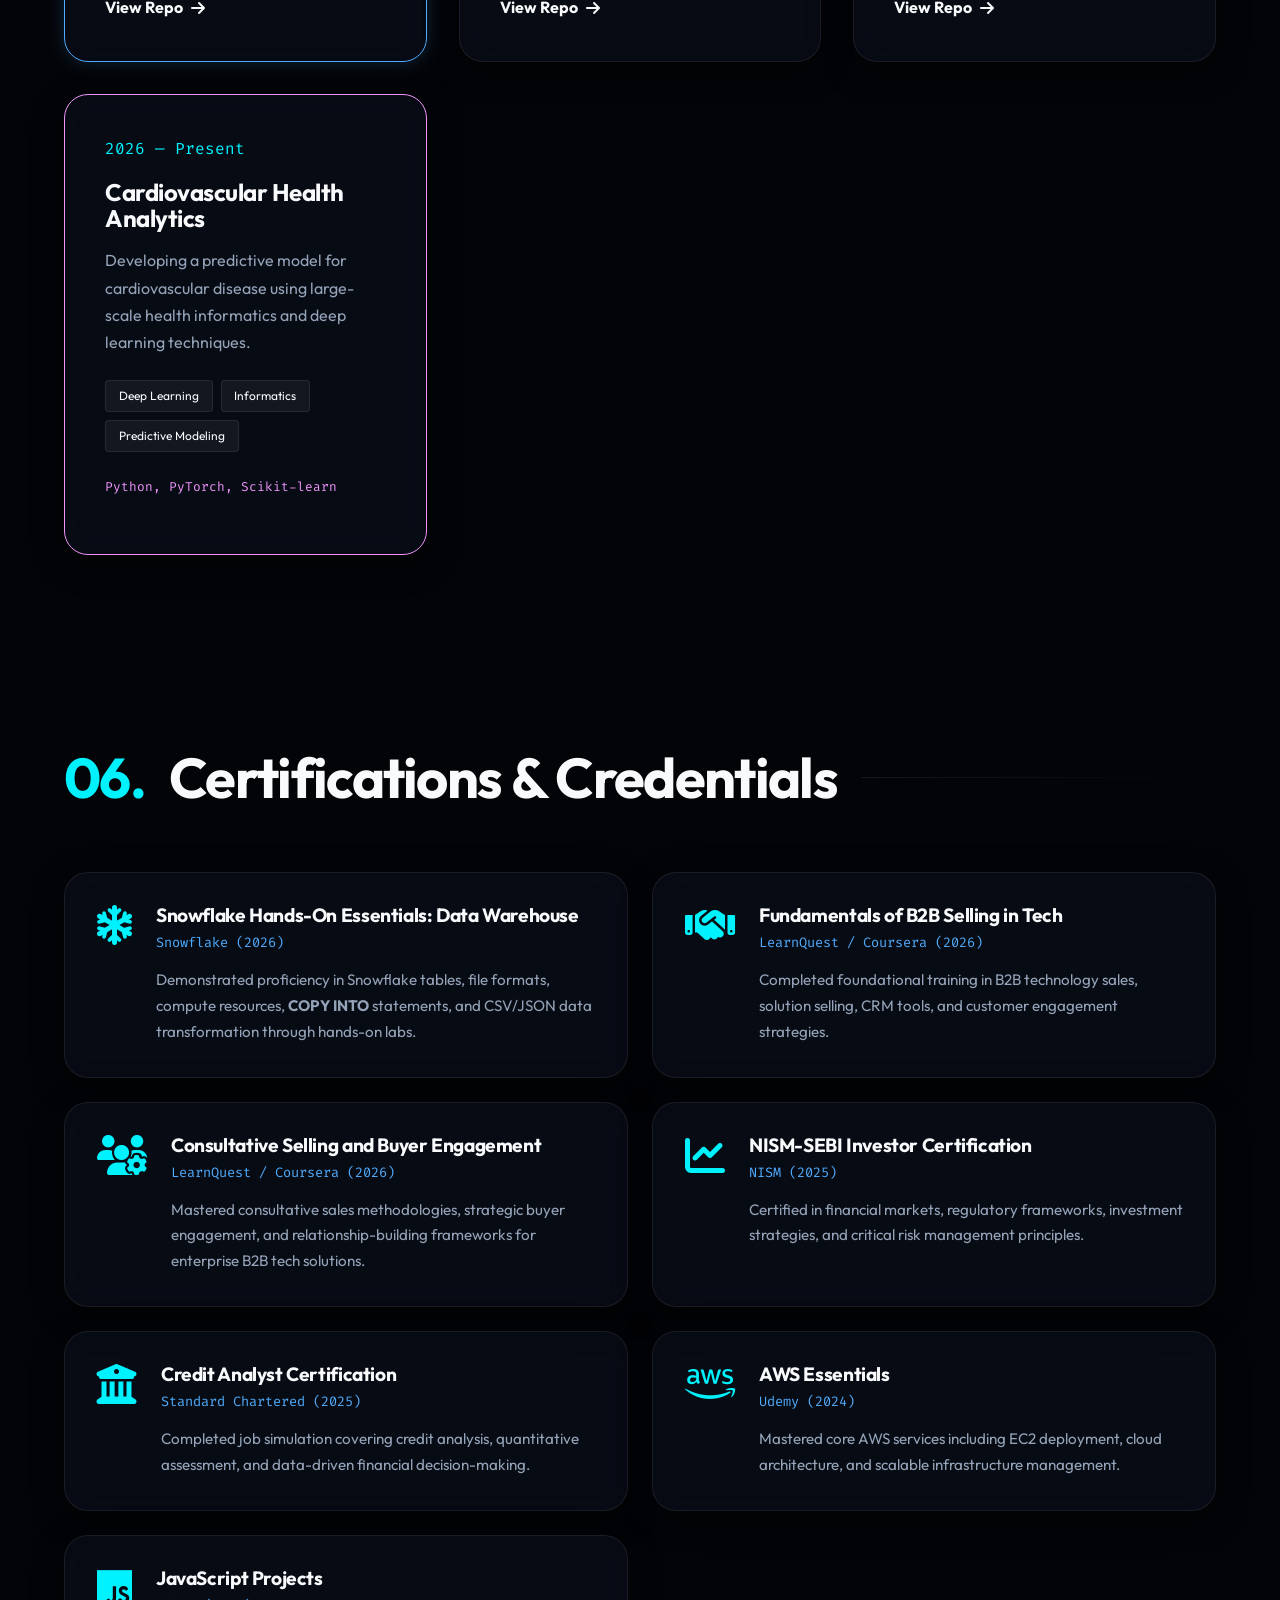
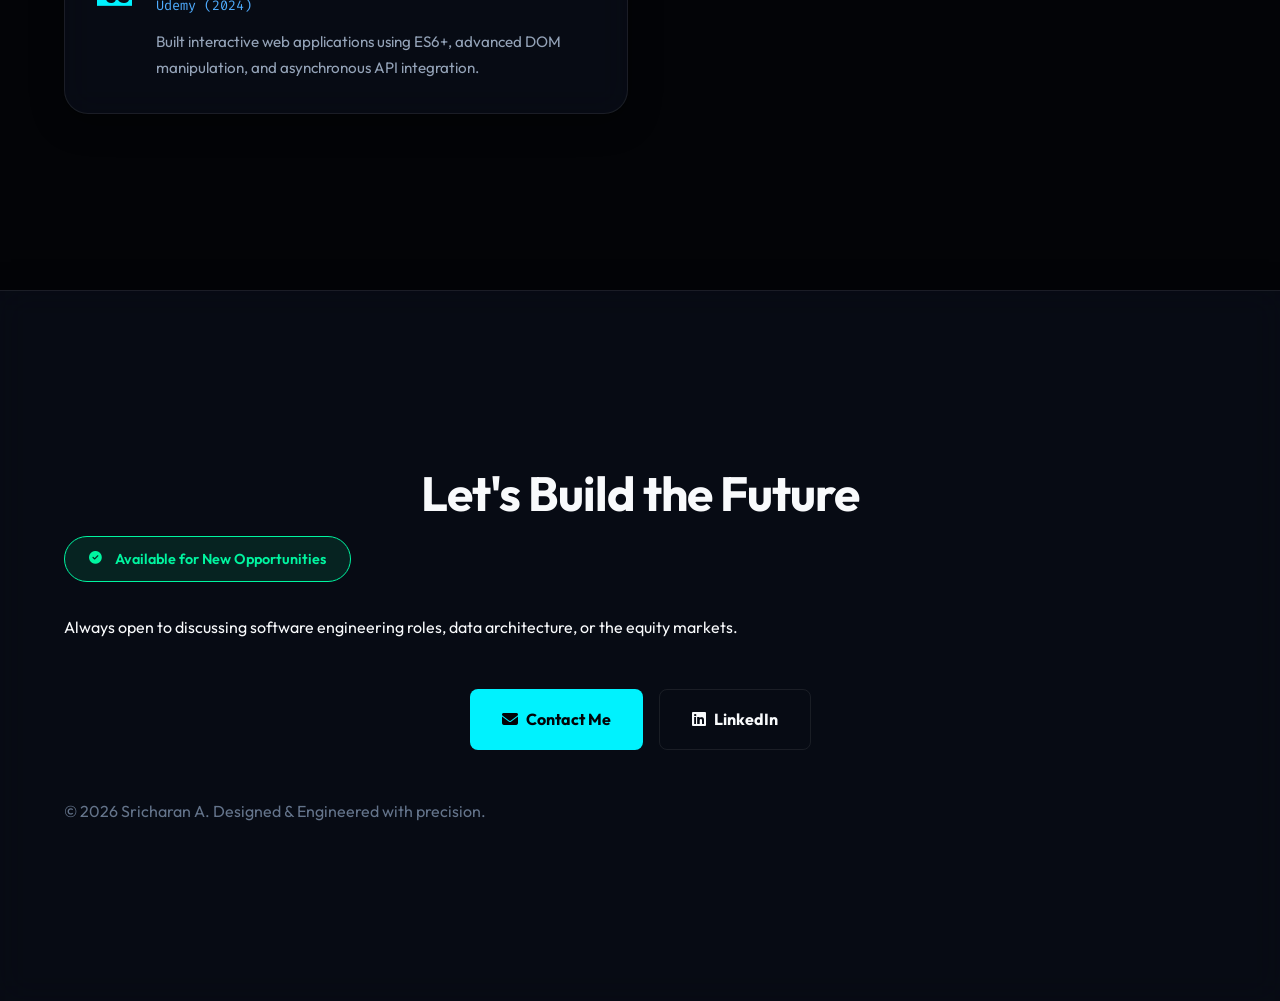
==== commit f83e8d53: "security: add referrer-policy and x-content-type-options meta tags" ====
--- a/index.html
+++ b/index.html
@@ -7,6 +7,8 @@
     <meta name="robots" content="index, follow">
     <link rel="canonical" href="https://github.com/SricharanAsr/ApexPlanet-Task5">
     <meta name="author" content="Sricharan A">
+    <meta name="referrer" content="strict-origin-when-cross-origin">
+    <meta http-equiv="X-Content-Type-Options" content="nosniff">
     <meta name="keywords" content="Sricharan A, Portfolio, Data Analyst, Full-Stack Developer, FinTech, Python, C++, Snowflake, SQL, GCP, Machine Learning, ApexPlanet">
     <!-- Open Graph Tags -->
     <meta property="og:title" content="Sricharan A | Portfolio">
--- a/styles.css
+++ b/styles.css
@@ -13,6 +13,7 @@
     --text-muted: #94a3b8;
     --platinum: #e2e8f0;
     
+    /* Glassmorphism & Visual Effects */
     --glass-bg: rgba(15, 23, 42, 0.4);
     --glass-border: rgba(255, 255, 255, 0.08);
     --glass-shadow: 0 8px 32px 0 rgba(0, 0, 0, 0.37);
@@ -162,6 +163,7 @@
 }
 
 /* Navigation */
+/* --- Navigation Bar --- */
 .glass-nav {
     position: fixed;
     top: 20px;
@@ -295,6 +297,7 @@
 }
 
 /* Hero Section */
+/* --- Hero Section --- */
 .hero {
     min-height: 100vh;
     display: flex;
@@ -569,6 +572,7 @@
 }
 
 /* Timeline */
+/* --- Experience & Timeline --- */
 .timeline {
     position: relative;
     padding-left: 2rem;
@@ -728,6 +732,7 @@
 }
 
 /* Projects */
+/* --- Project Showcase --- */
 .project-card {
     padding: 2.5rem;
     display: flex;
--- a/styles.css
+++ b/styles.css
@@ -13,6 +13,7 @@
     --text-muted: #94a3b8;
     --platinum: #e2e8f0;
     
+    /* Glassmorphism & Visual Effects */
     --glass-bg: rgba(15, 23, 42, 0.4);
     --glass-border: rgba(255, 255, 255, 0.08);
     --glass-shadow: 0 8px 32px 0 rgba(0, 0, 0, 0.37);
@@ -162,6 +163,7 @@
 }
 
 /* Navigation */
+/* --- Navigation Bar --- */
 .glass-nav {
     position: fixed;
     top: 20px;
@@ -295,6 +297,7 @@
 }
 
 /* Hero Section */
+/* --- Hero Section --- */
 .hero {
     min-height: 100vh;
     display: flex;
@@ -569,6 +572,7 @@
 }
 
 /* Timeline */
+/* --- Experience & Timeline --- */
 .timeline {
     position: relative;
     padding-left: 2rem;
@@ -728,6 +732,7 @@
 }
 
 /* Projects */
+/* --- Project Showcase --- */
 .project-card {
     padding: 2.5rem;
     display: flex;
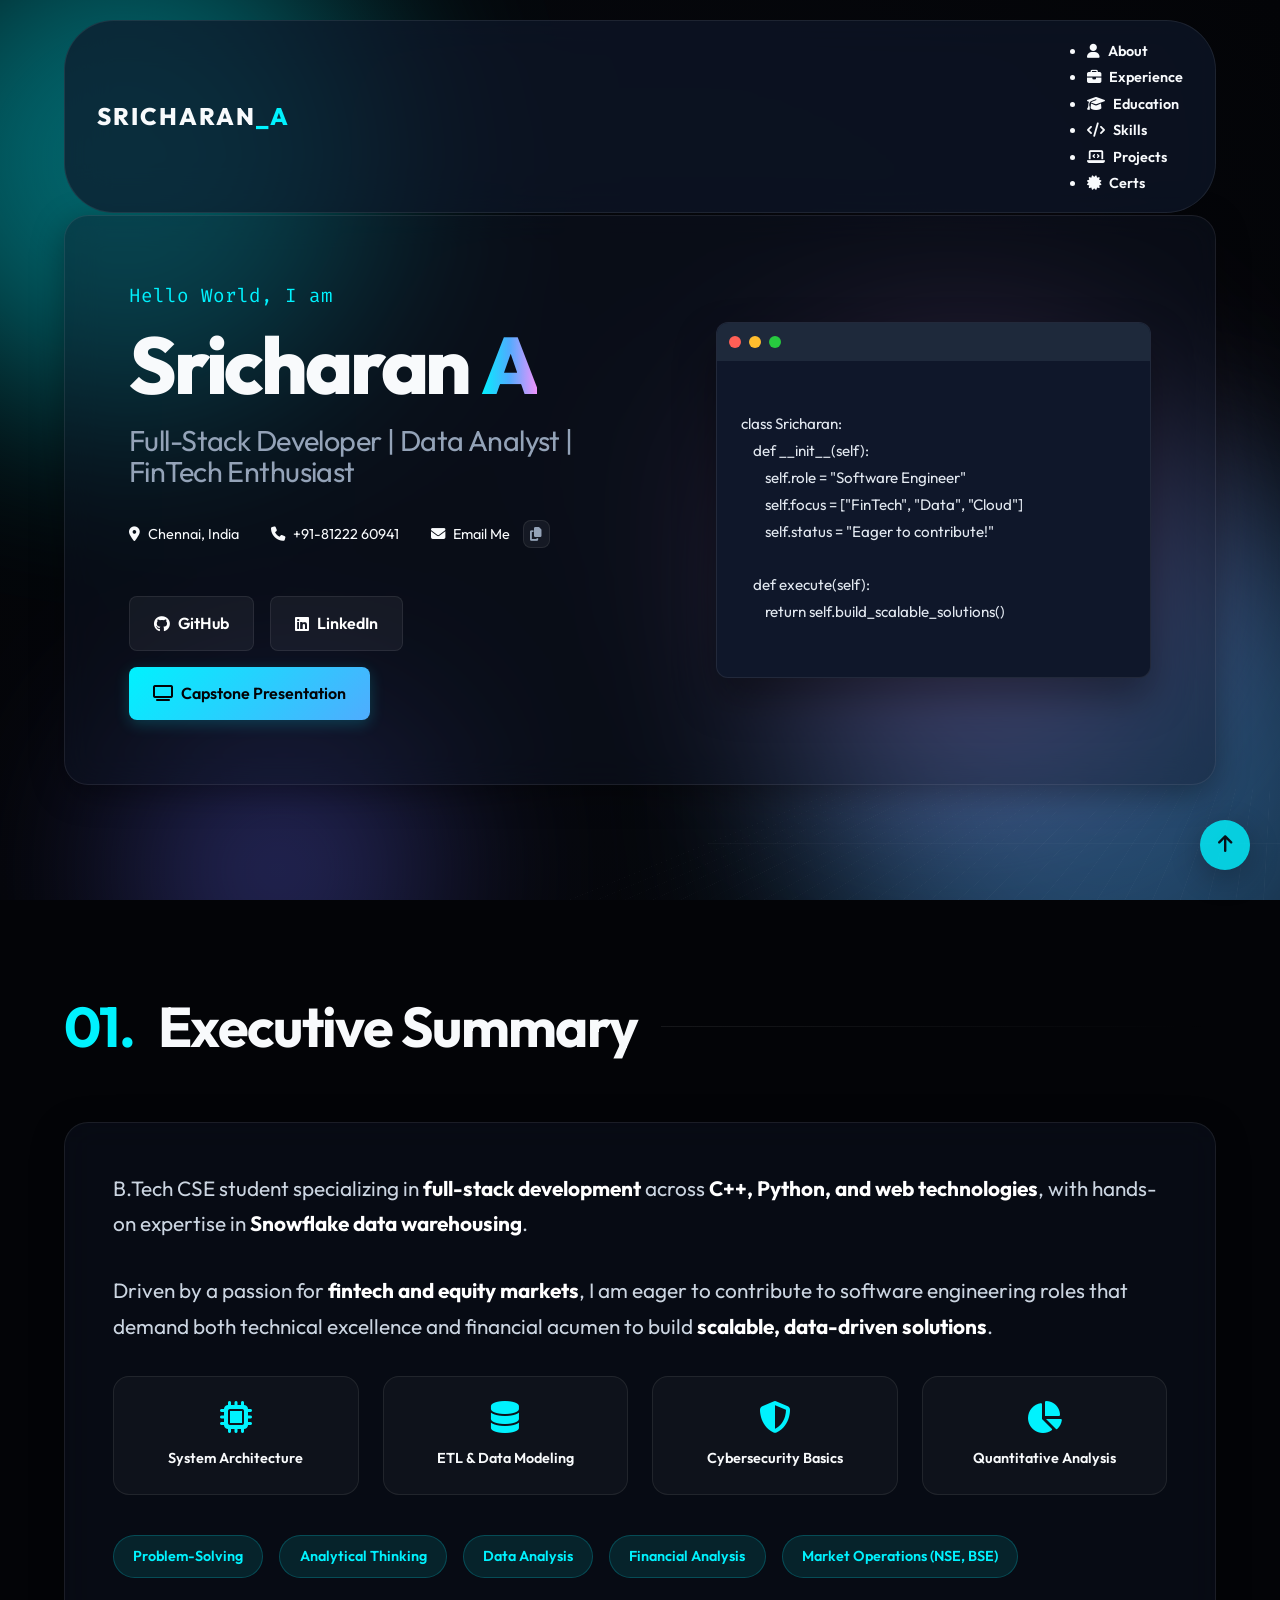
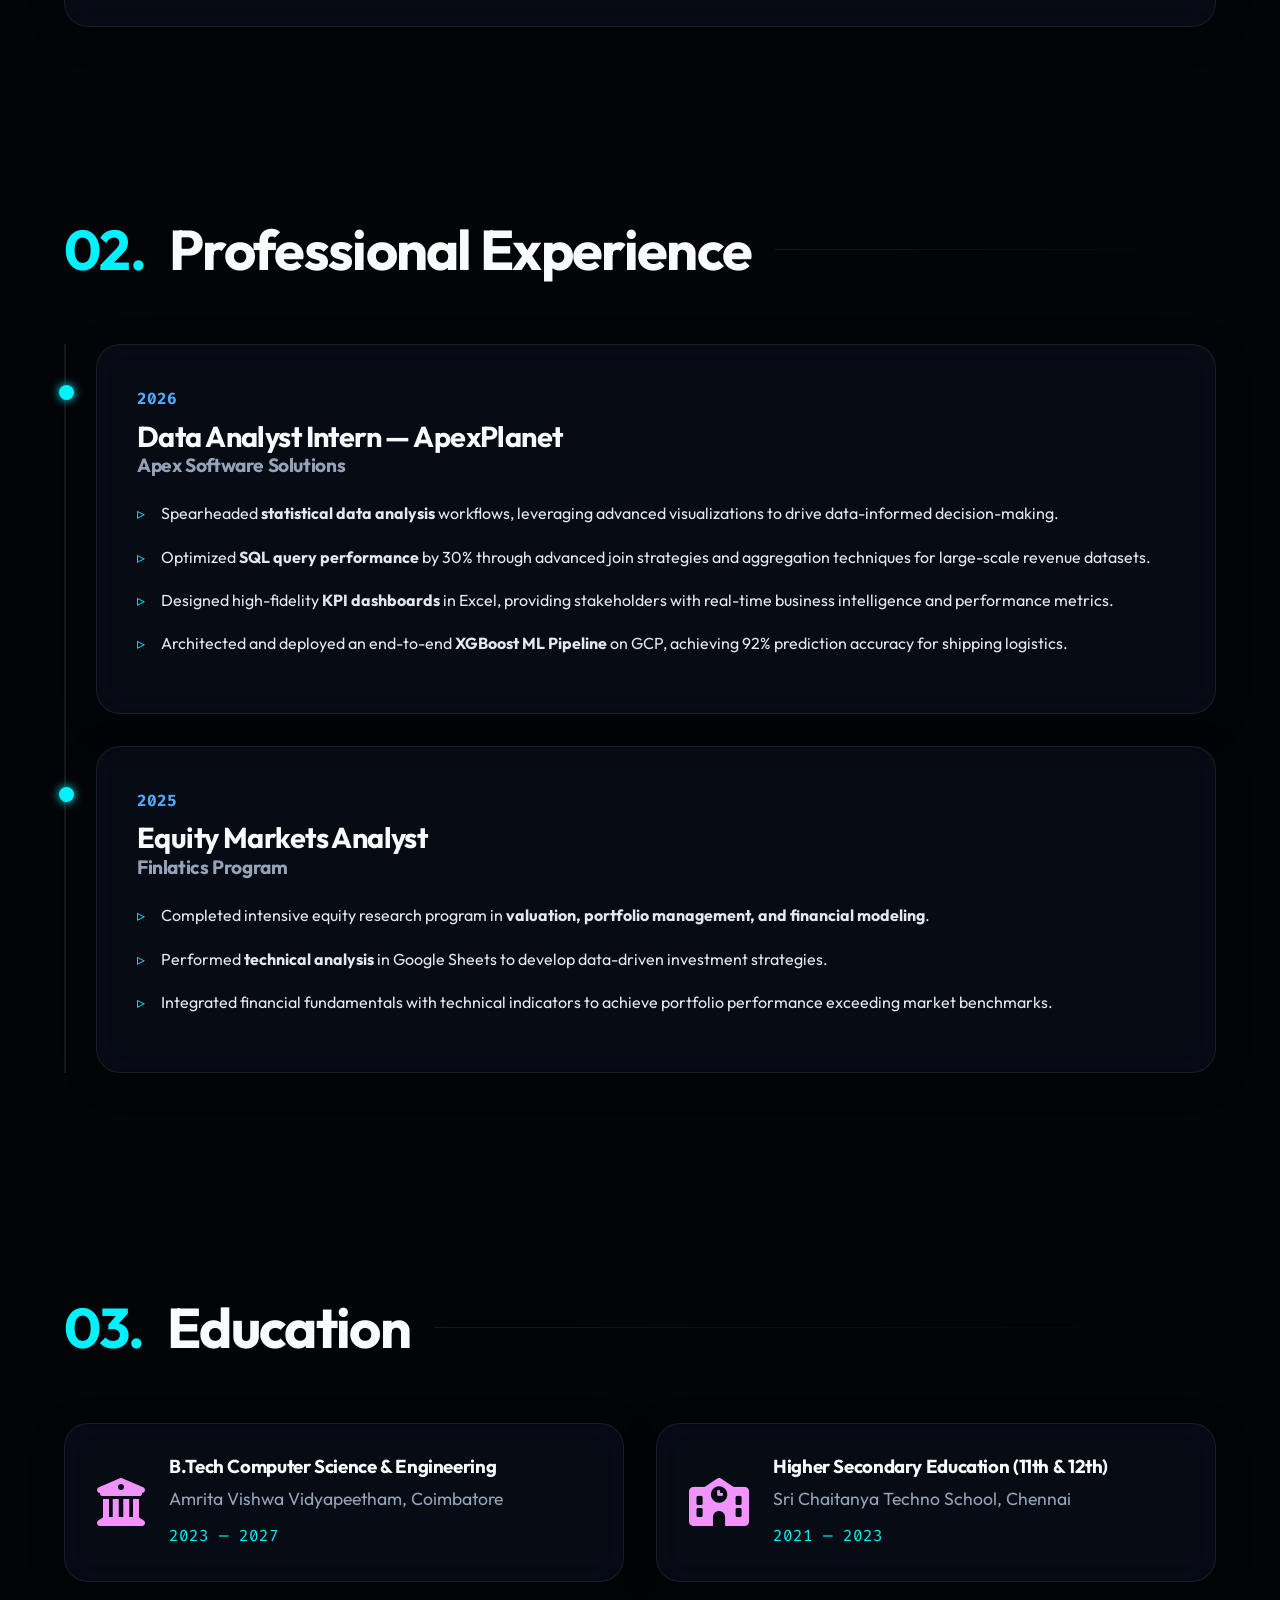
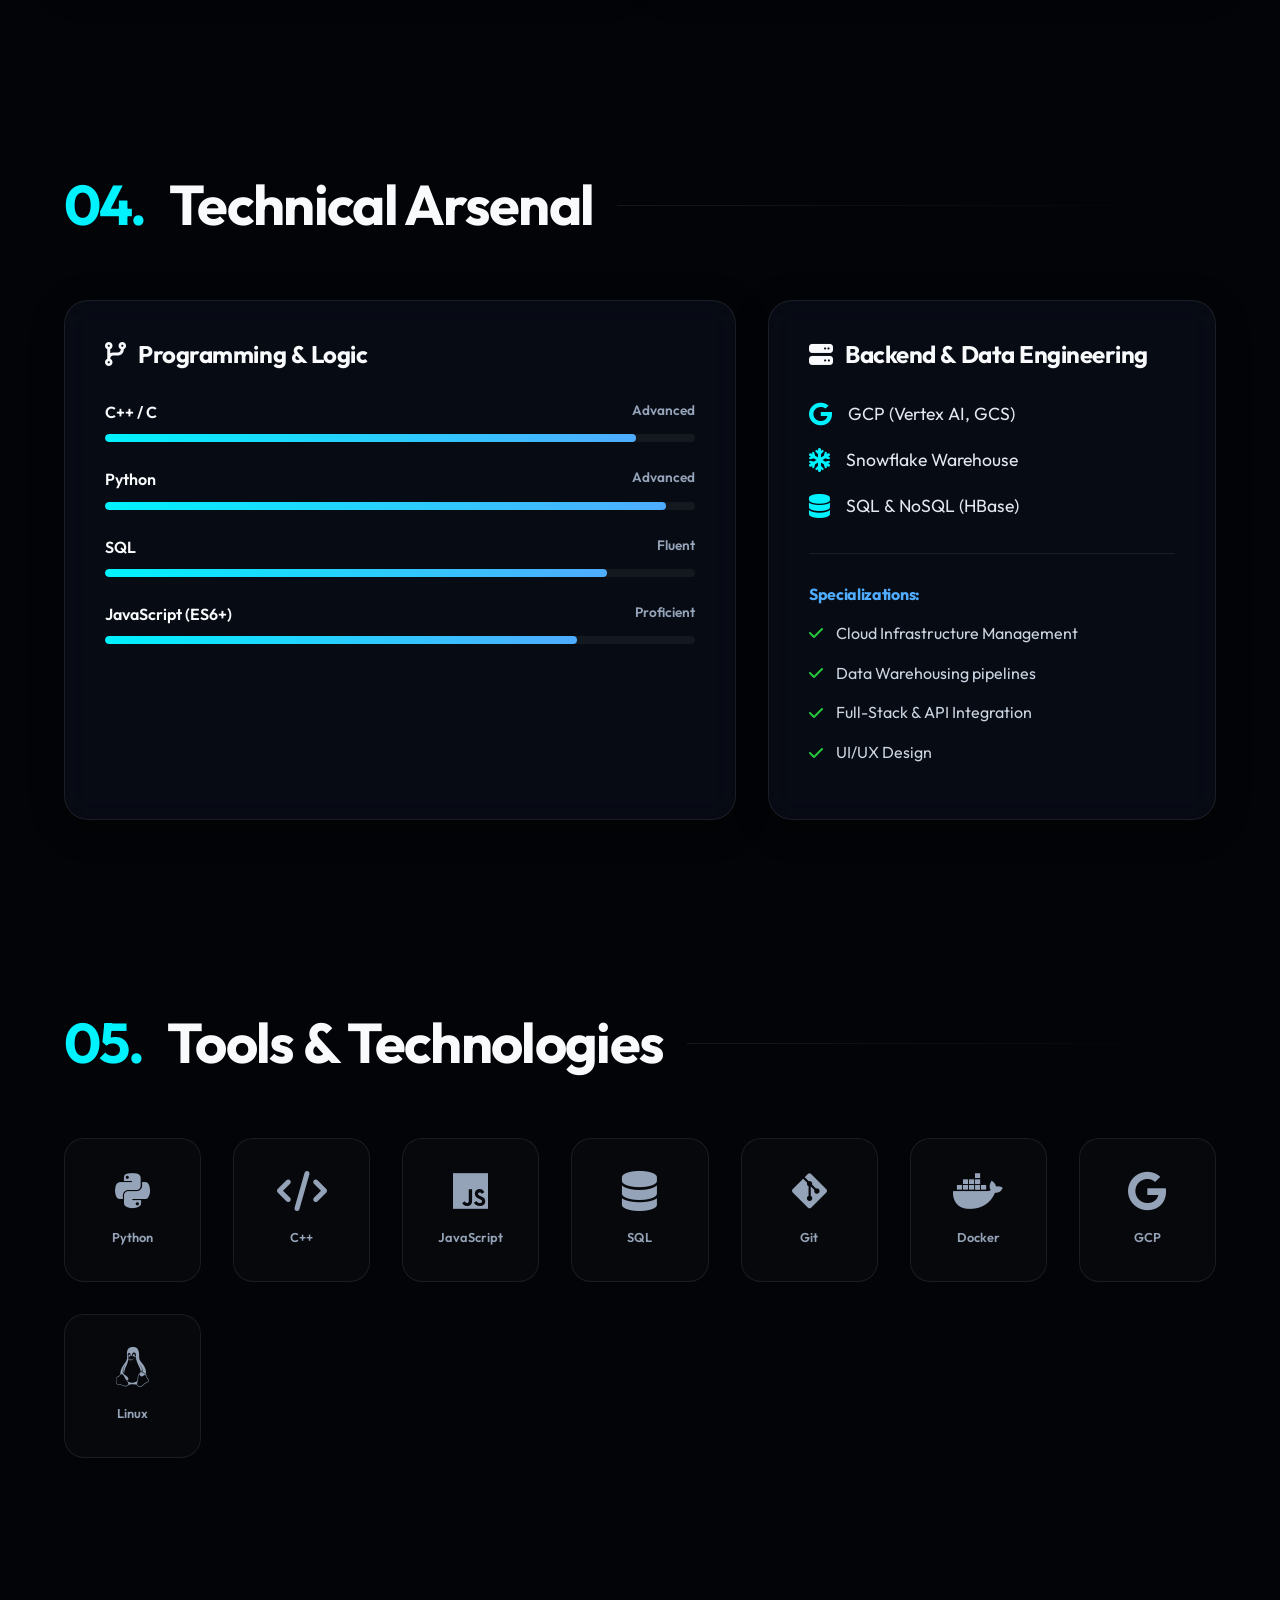
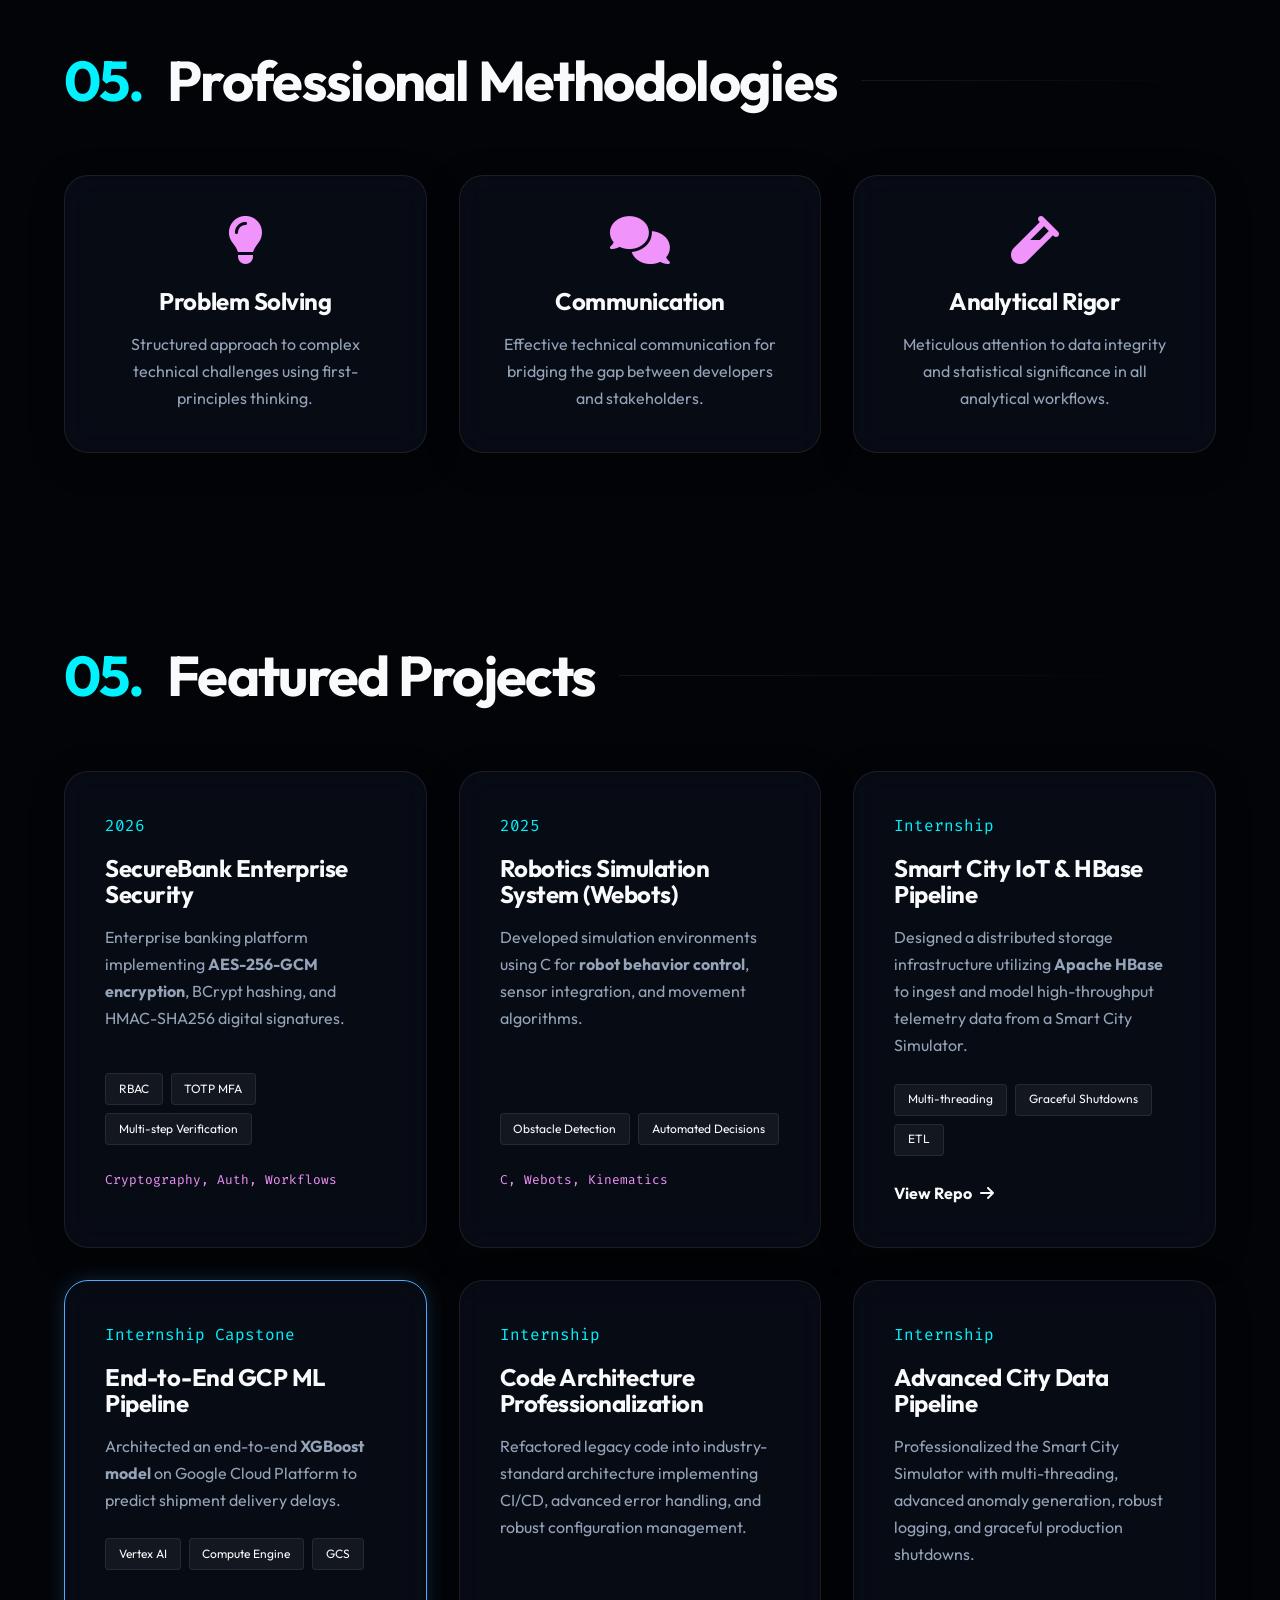
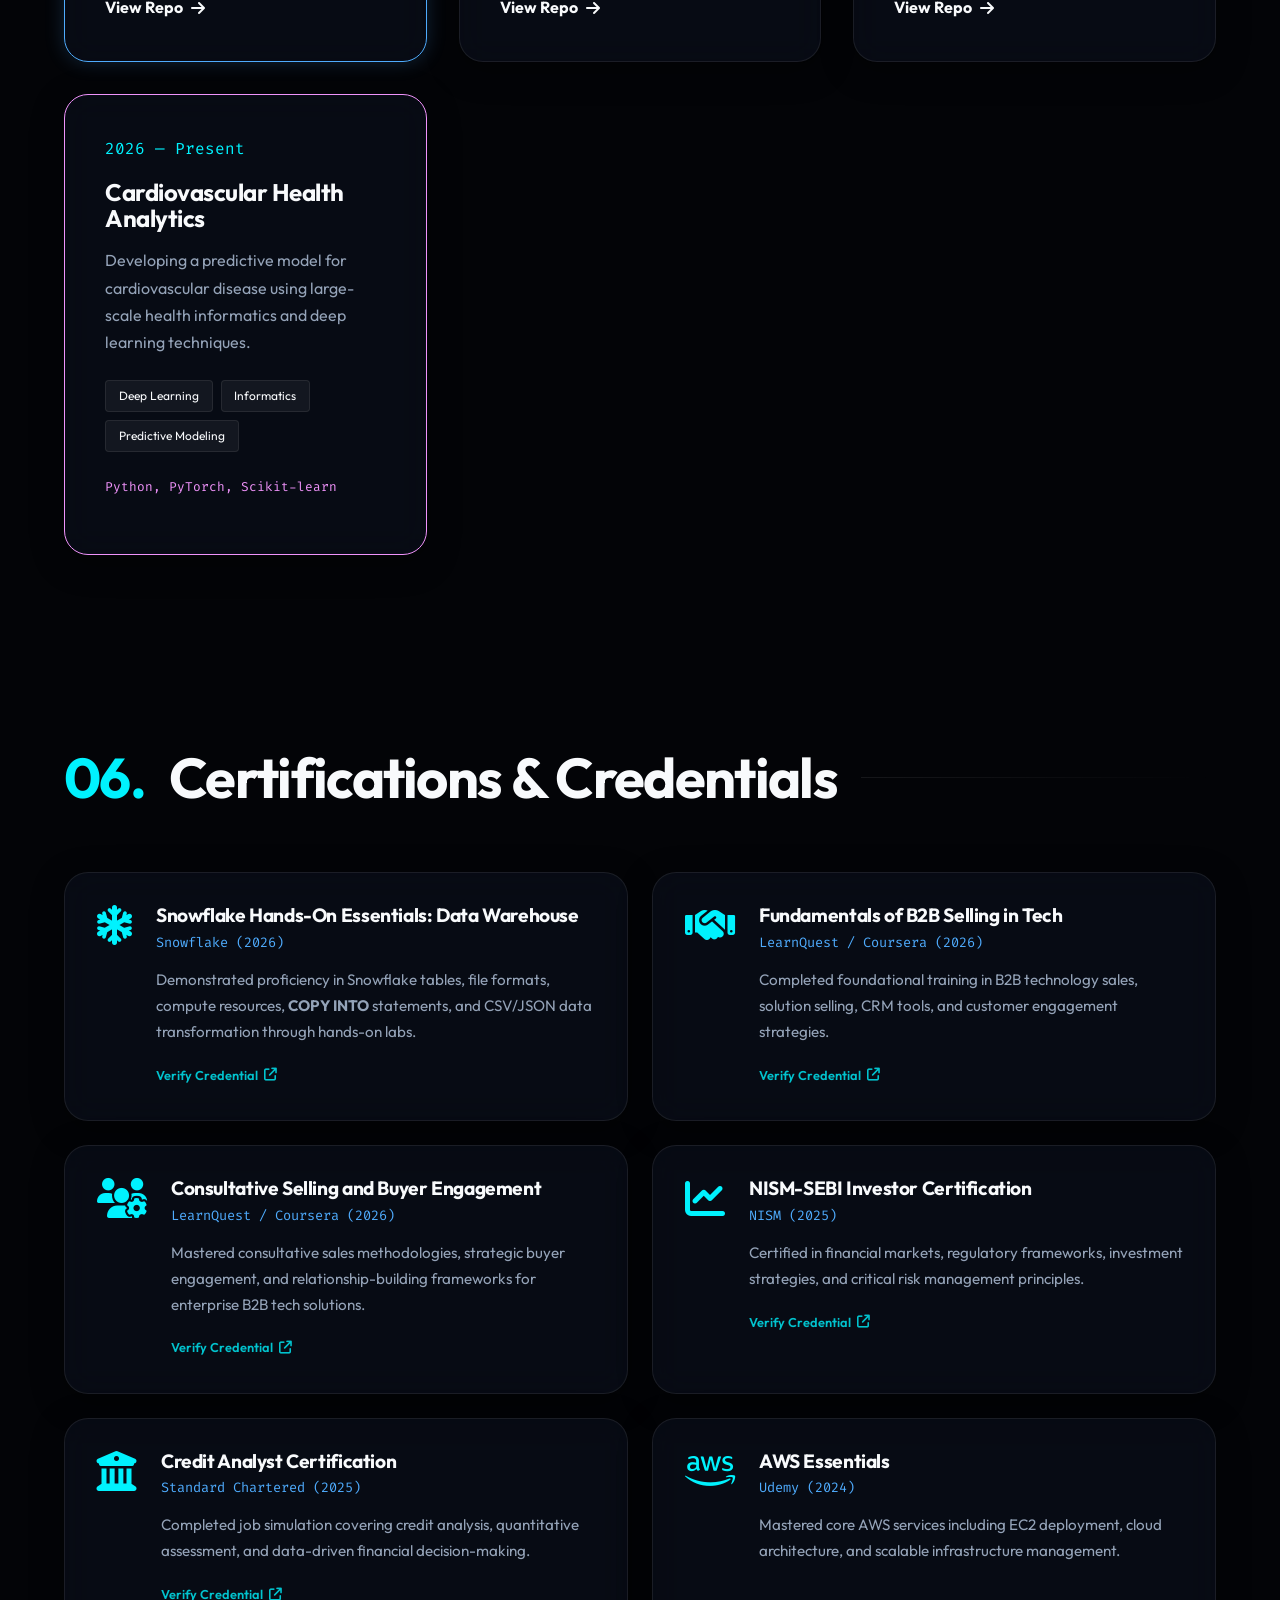
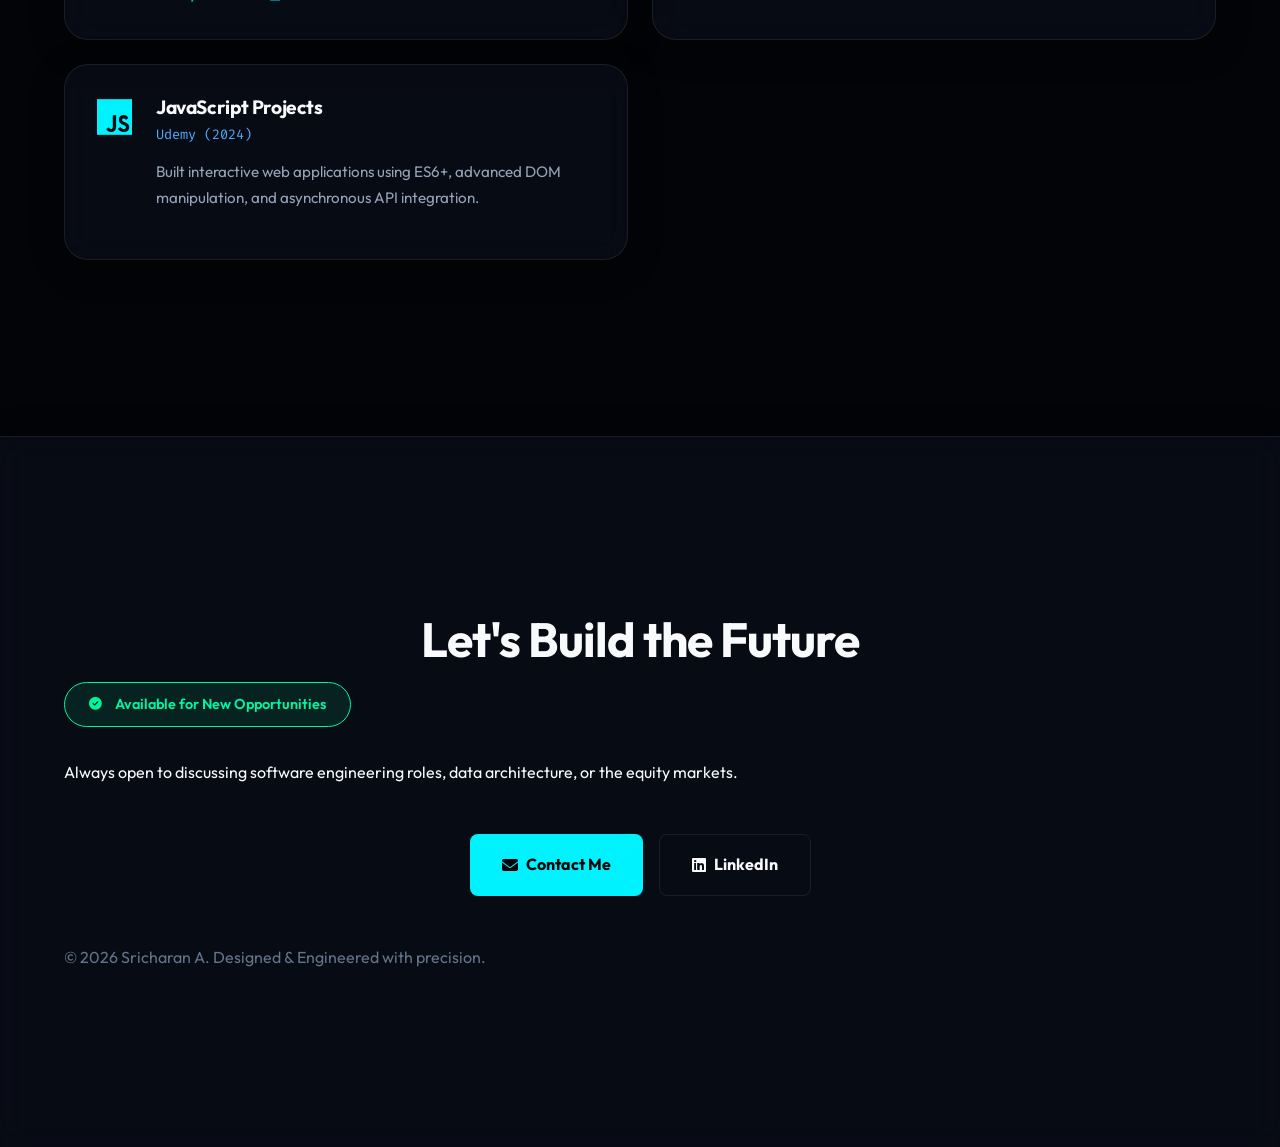
==== commit b0d41a91: "feat: add external verification links to certification cards" ====
--- a/index.html
+++ b/index.html
@@ -390,6 +390,7 @@
                     <h3>Snowflake Hands-On Essentials: Data Warehouse</h3>
                     <span class="cert-issuer">Snowflake (2026)</span>
                     <p>Demonstrated proficiency in Snowflake tables, file formats, compute resources, <strong>COPY INTO</strong> statements, and CSV/JSON data transformation through hands-on labs.</p>
+                    <a href="https://snowflake.com" target="_blank" class="cert-verify-link">Verify Credential <i class="fa-solid fa-external-link" aria-hidden="true"></i></a>
                 </div>
             </div>
 
@@ -399,6 +400,7 @@
                     <h3>Fundamentals of B2B Selling in Tech</h3>
                     <span class="cert-issuer">LearnQuest / Coursera (2026)</span>
                     <p>Completed foundational training in B2B technology sales, solution selling, CRM tools, and customer engagement strategies.</p>
+                    <a href="https://coursera.org" target="_blank" class="cert-verify-link">Verify Credential <i class="fa-solid fa-external-link" aria-hidden="true"></i></a>
                 </div>
             </div>
 
@@ -408,6 +410,7 @@
                     <h3>Consultative Selling and Buyer Engagement</h3>
                     <span class="cert-issuer">LearnQuest / Coursera (2026)</span>
                     <p>Mastered consultative sales methodologies, strategic buyer engagement, and relationship-building frameworks for enterprise B2B tech solutions.</p>
+                    <a href="https://coursera.org" target="_blank" class="cert-verify-link">Verify Credential <i class="fa-solid fa-external-link" aria-hidden="true"></i></a>
                 </div>
             </div>
 
@@ -417,6 +420,7 @@
                     <h3>NISM-SEBI Investor Certification</h3>
                     <span class="cert-issuer">NISM (2025)</span>
                     <p>Certified in financial markets, regulatory frameworks, investment strategies, and critical risk management principles.</p>
+                    <a href="https://nism.ac.in" target="_blank" class="cert-verify-link">Verify Credential <i class="fa-solid fa-external-link" aria-hidden="true"></i></a>
                 </div>
             </div>
 
@@ -426,6 +430,7 @@
                     <h3>Credit Analyst Certification</h3>
                     <span class="cert-issuer">Standard Chartered (2025)</span>
                     <p>Completed job simulation covering credit analysis, quantitative assessment, and data-driven financial decision-making.</p>
+                    <a href="https://sc.com" target="_blank" class="cert-verify-link">Verify Credential <i class="fa-solid fa-external-link" aria-hidden="true"></i></a>
                 </div>
             </div>
 
--- a/styles.css
+++ b/styles.css
@@ -839,7 +839,24 @@
 .cert-icon { font-size: 2.5rem; color: var(--primary); display: flex; align-items: flex-start;}
 .cert-info h3 { font-size: 1.2rem; margin-bottom: 0.3rem;}
 .cert-issuer { font-family: var(--font-mono); font-size: 0.85rem; color: var(--secondary); display: block; margin-bottom: 0.8rem;}
-.cert-info p { font-size: 0.95rem; color: var(--text-muted); }
+.cert-info p { font-size: 0.95rem; color: var(--text-muted); margin-bottom: 1rem; }
+
+.cert-verify-link {
+    font-size: 0.8rem;
+    color: var(--primary);
+    text-decoration: none;
+    font-weight: 600;
+    display: inline-flex;
+    align-items: center;
+    gap: 0.4rem;
+    transition: var(--transition-base);
+    opacity: 0.8;
+}
+
+.cert-verify-link:hover {
+    opacity: 1;
+    transform: translateX(5px);
+}
 
 /* Footer */
 .main-footer {
--- a/styles.css
+++ b/styles.css
@@ -839,7 +839,24 @@
 .cert-icon { font-size: 2.5rem; color: var(--primary); display: flex; align-items: flex-start;}
 .cert-info h3 { font-size: 1.2rem; margin-bottom: 0.3rem;}
 .cert-issuer { font-family: var(--font-mono); font-size: 0.85rem; color: var(--secondary); display: block; margin-bottom: 0.8rem;}
-.cert-info p { font-size: 0.95rem; color: var(--text-muted); }
+.cert-info p { font-size: 0.95rem; color: var(--text-muted); margin-bottom: 1rem; }
+
+.cert-verify-link {
+    font-size: 0.8rem;
+    color: var(--primary);
+    text-decoration: none;
+    font-weight: 600;
+    display: inline-flex;
+    align-items: center;
+    gap: 0.4rem;
+    transition: var(--transition-base);
+    opacity: 0.8;
+}
+
+.cert-verify-link:hover {
+    opacity: 1;
+    transform: translateX(5px);
+}
 
 /* Footer */
 .main-footer {
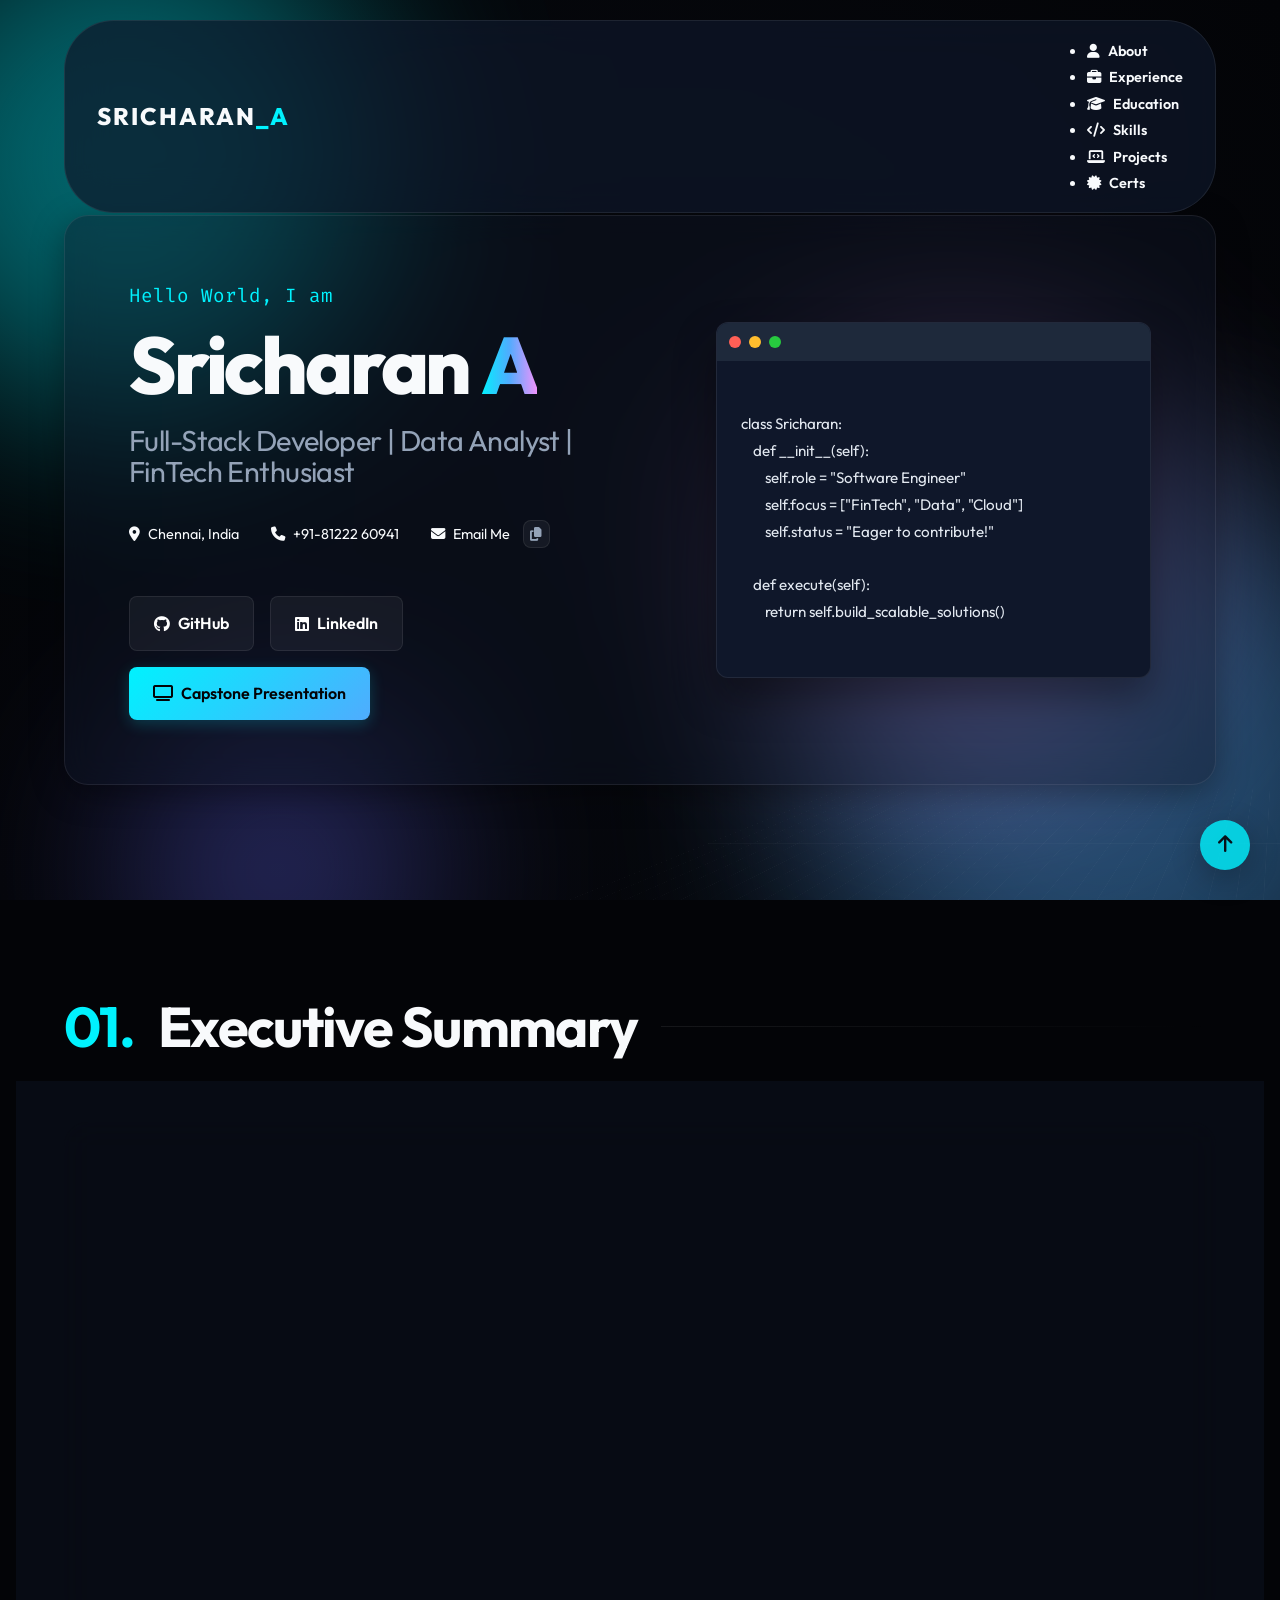
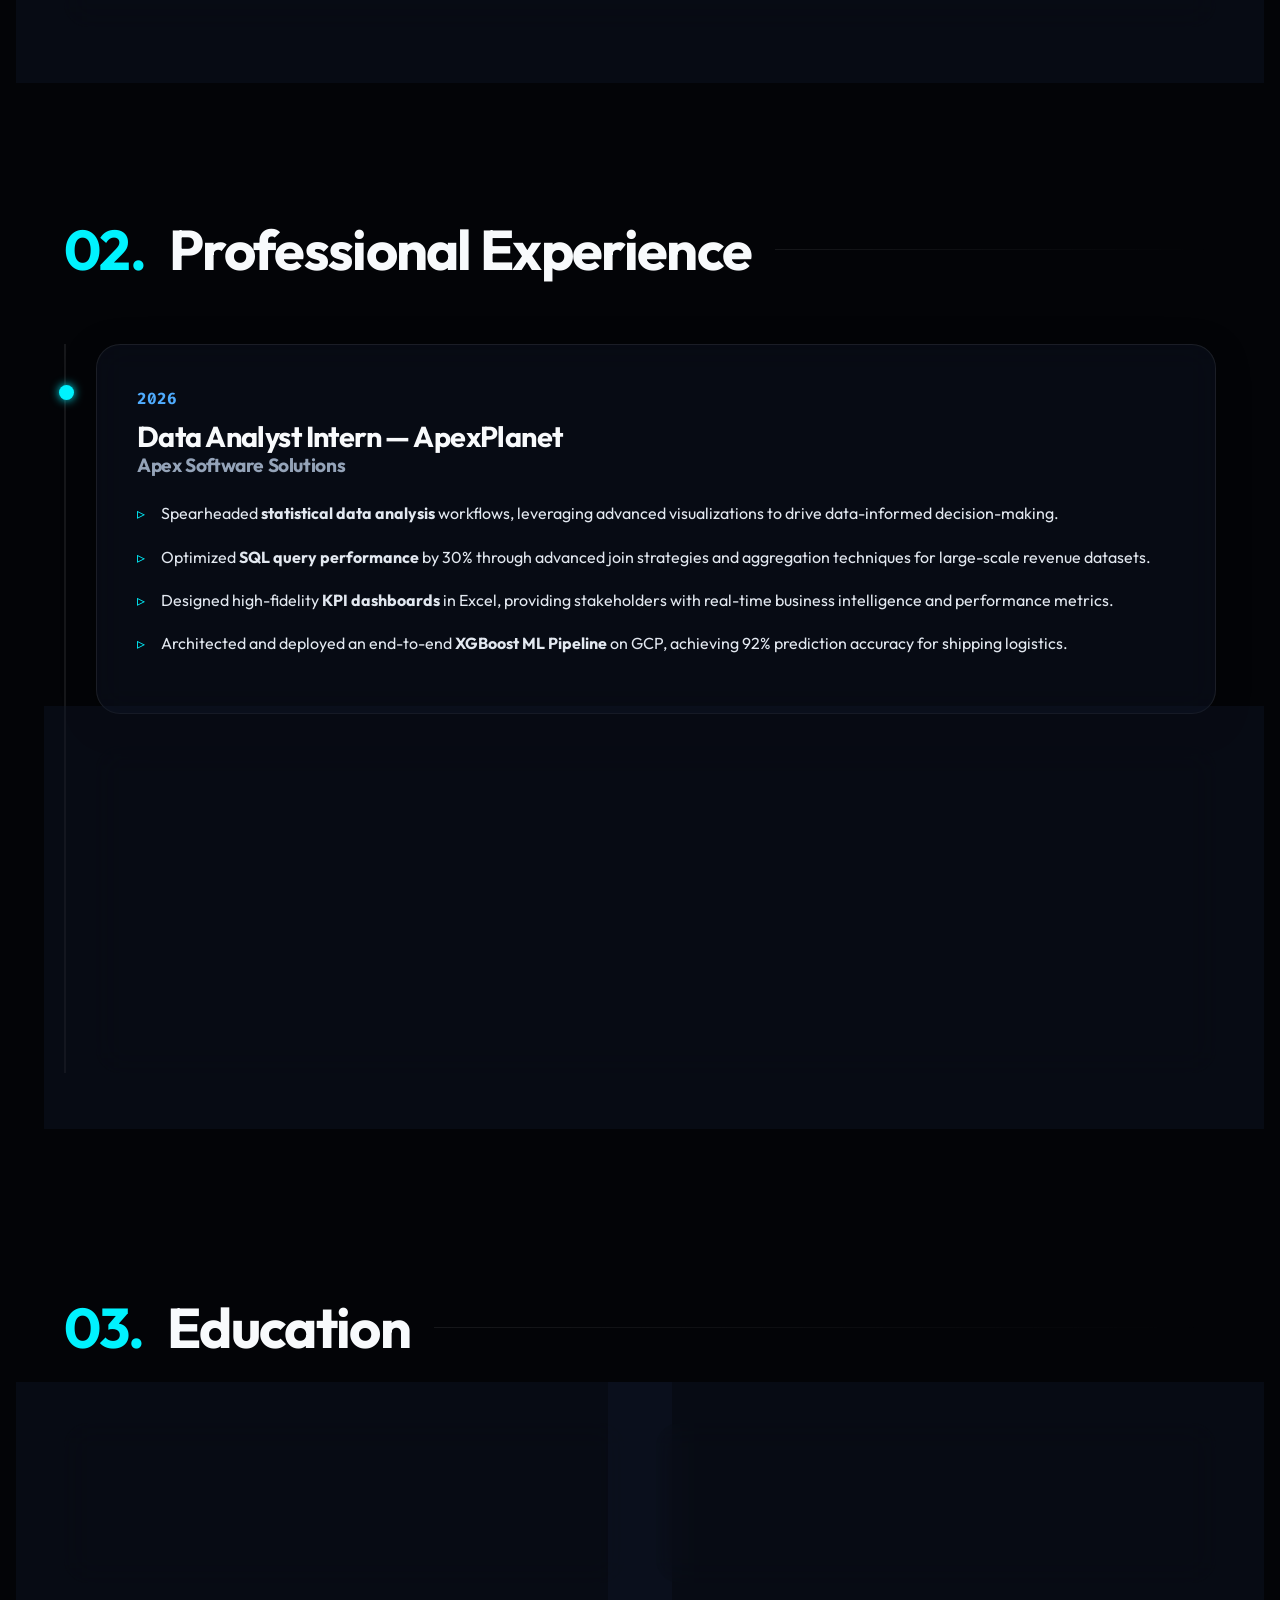
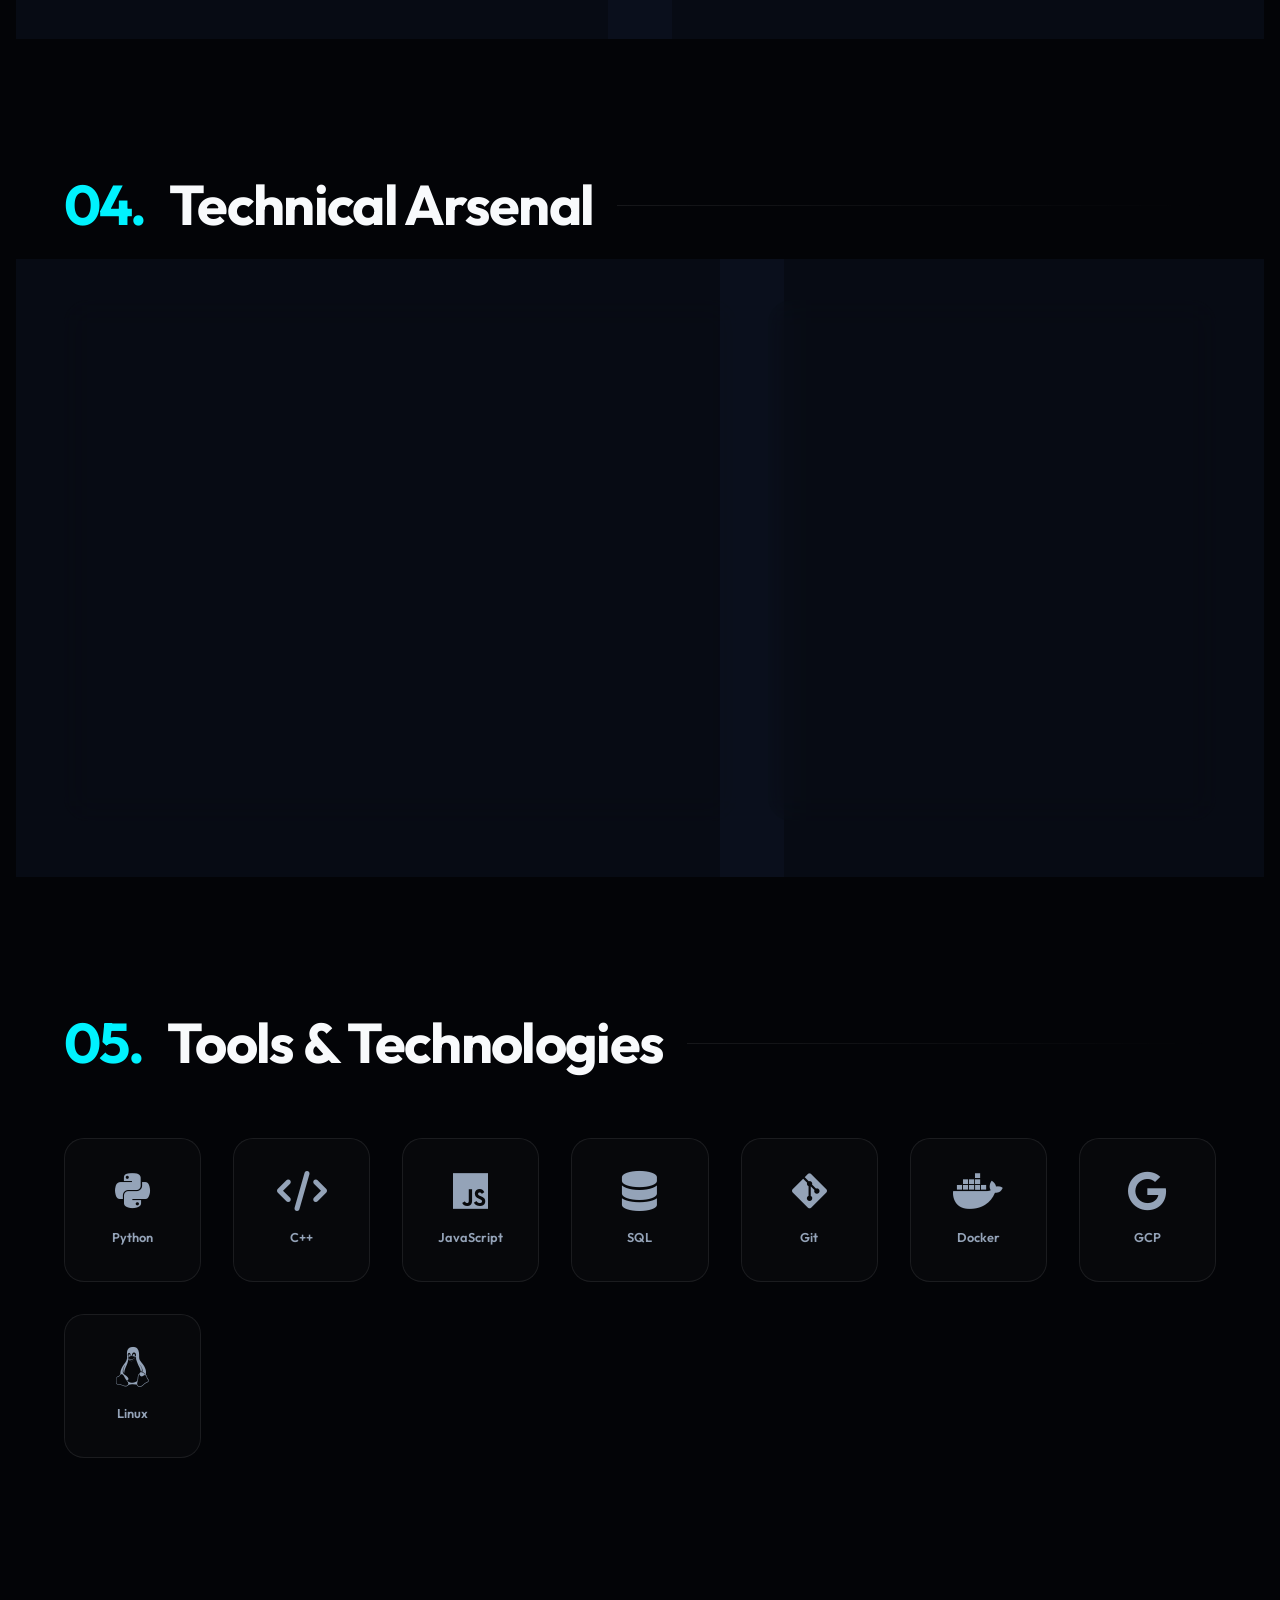
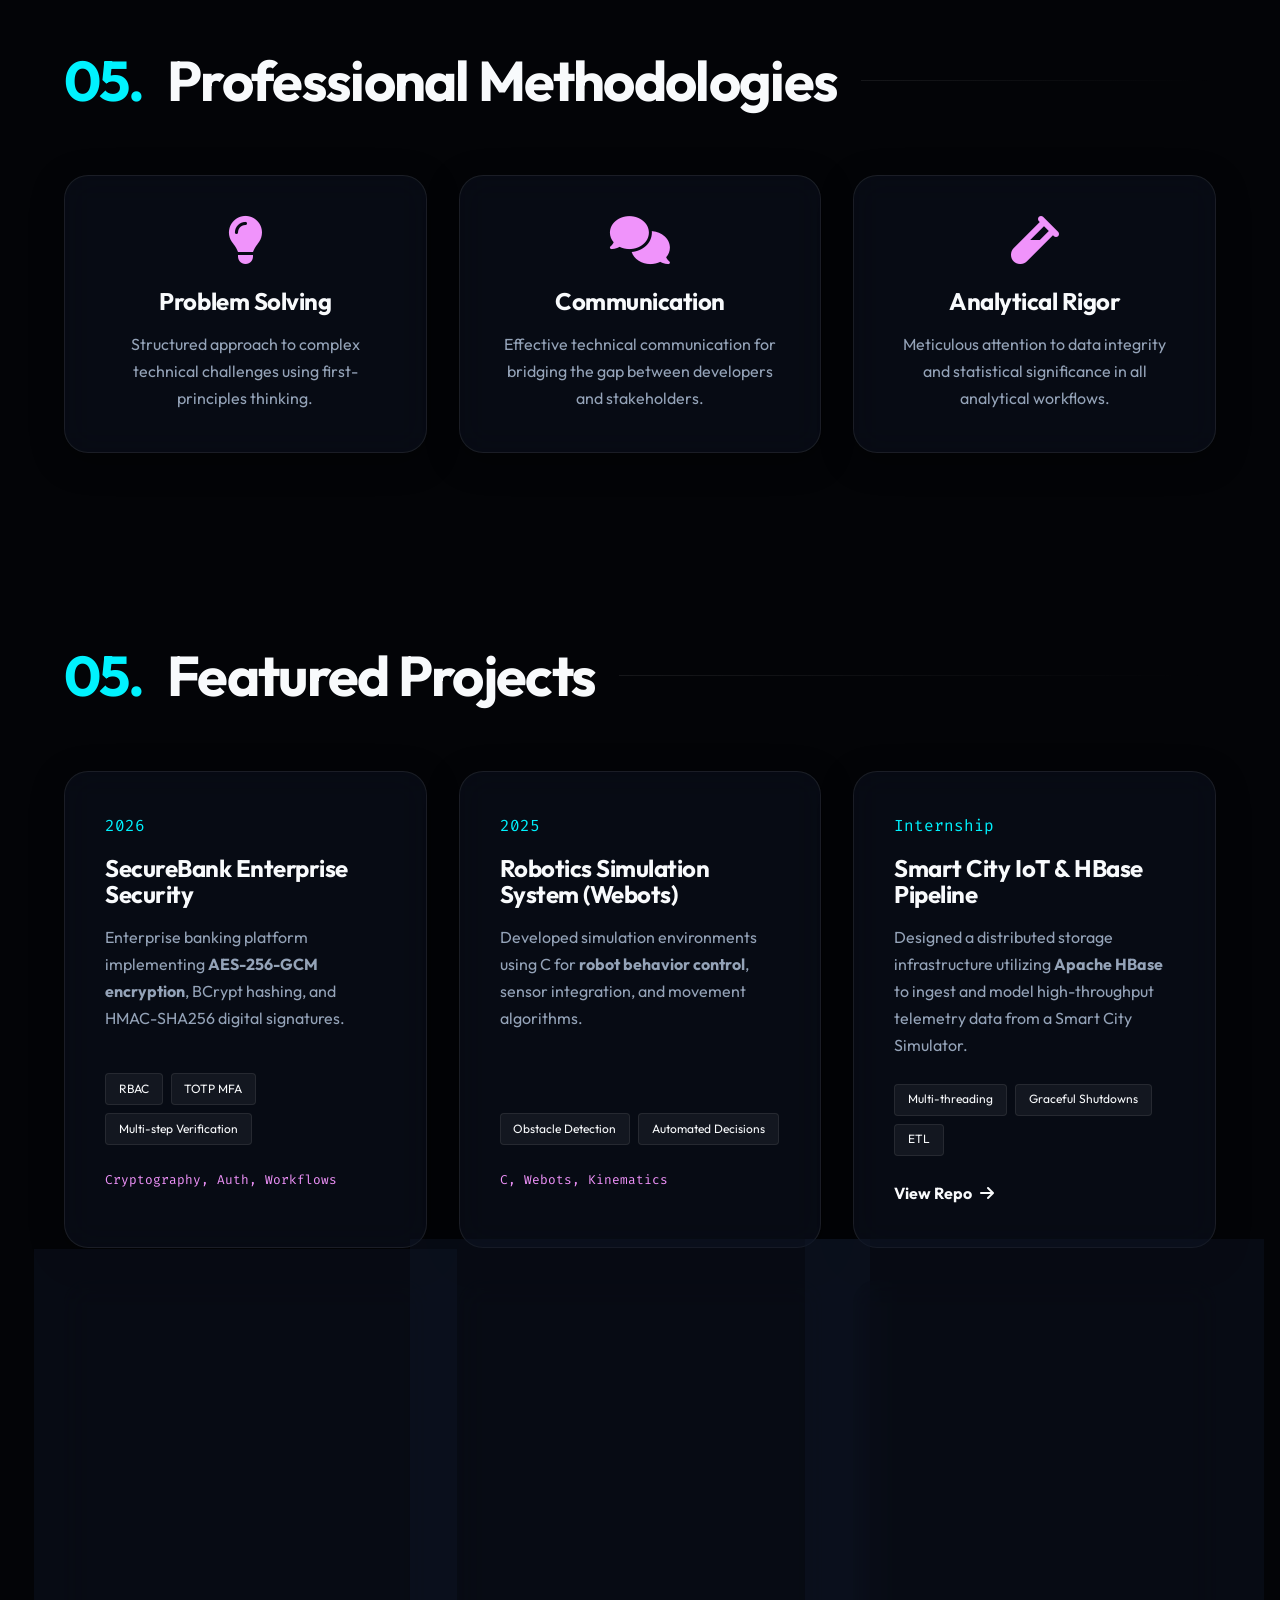
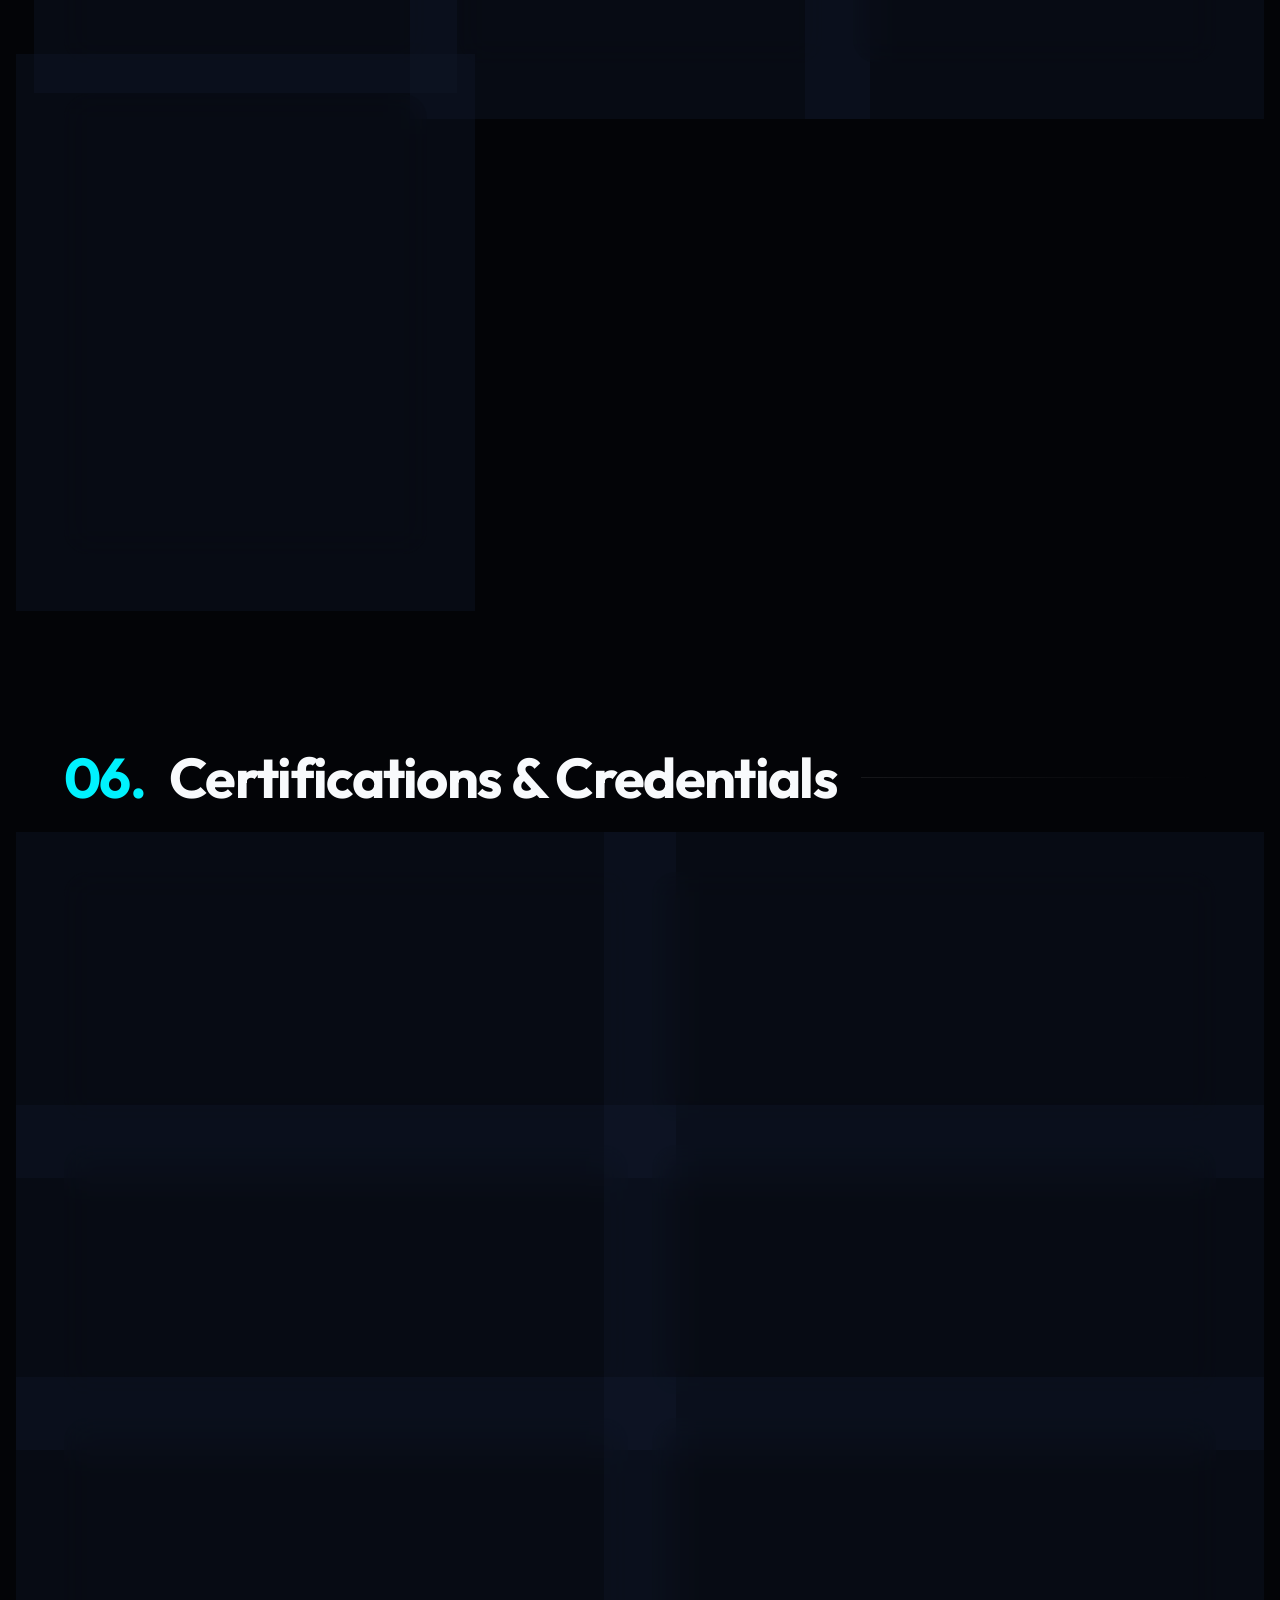
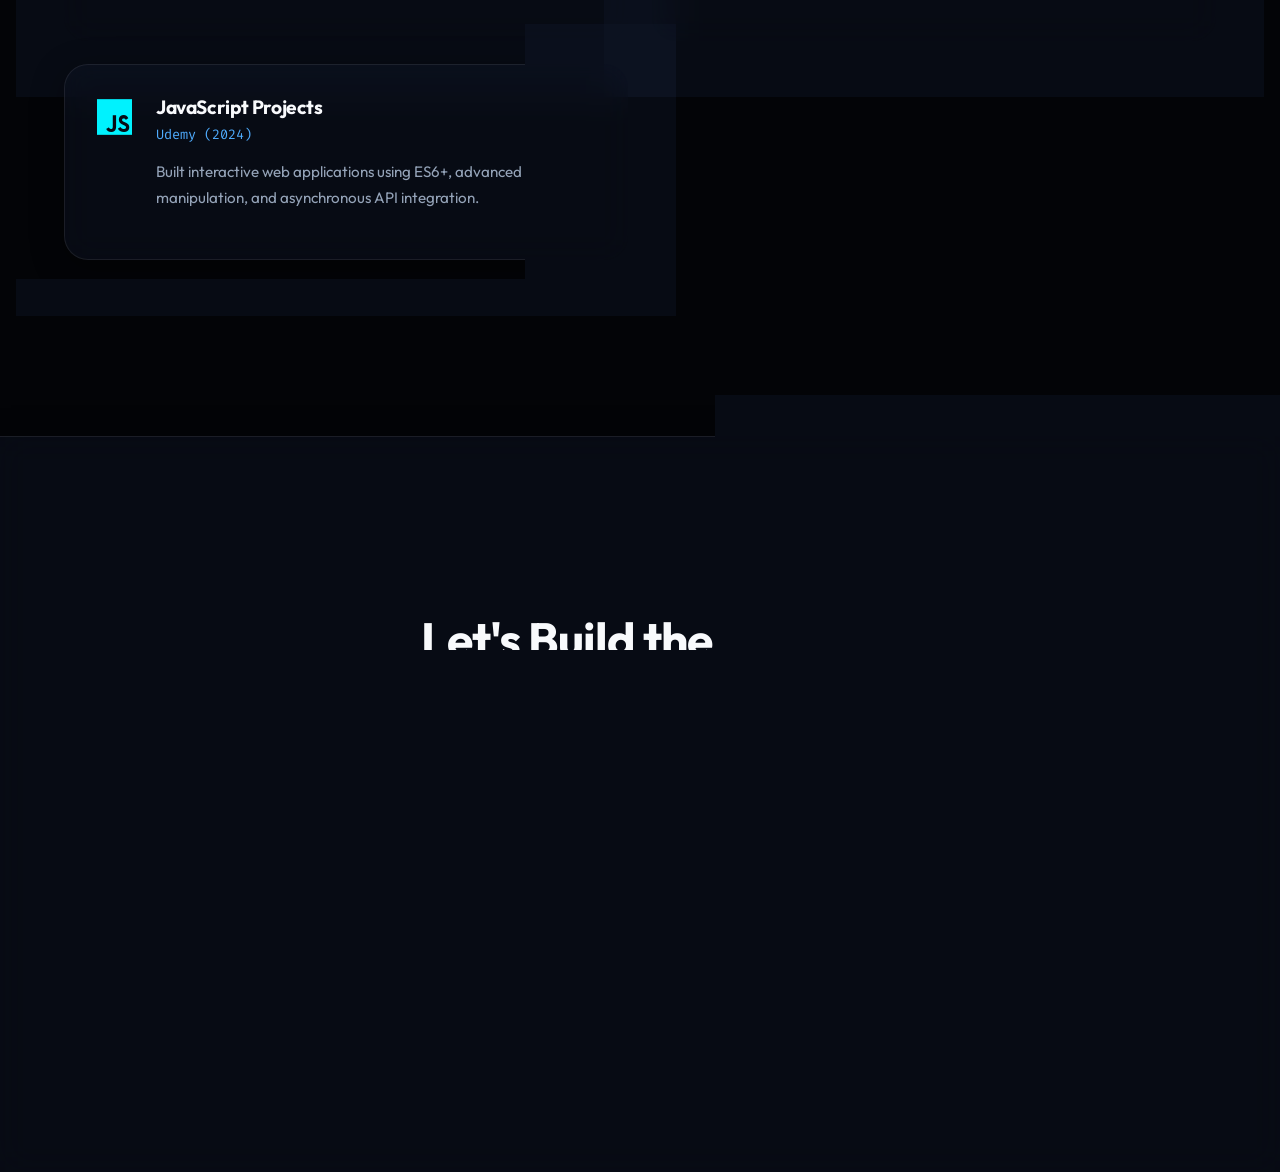
==== commit 90427187: "chore: final polish and version tagging for project completion" ====
--- a/index.html
+++ b/index.html
@@ -466,6 +466,7 @@
                 <a href="https://linkedin.com/in/sricharan-a-08983031a" target="_blank" class="btn-secondary"><i class="fa-brands fa-linkedin" aria-hidden="true"></i> LinkedIn</a>
             </div>
             <p class="copyright">© 2026 Sricharan A. Designed & Engineered with precision.</p>
+            <p class="version-tag">v2.1.0-stable | Build: 2026-03-29</p>
         </div>
     </footer>
     <a href="#home" class="scroll-top" aria-label="Scroll to Top">
--- a/styles.css
+++ b/styles.css
@@ -903,7 +903,14 @@
 .btn-primary:hover { background: var(--light); }
 .btn-secondary { border: 1px solid var(--glass-border); color: var(--light); }
 .btn-secondary:hover { background: rgba(255,255,255,0.1); }
-.copyright { color: #64748b; }
+.copyright { color: #64748b; font-size: 0.9rem; }
+.version-tag {
+    font-family: var(--font-mono);
+    font-size: 0.75rem;
+    color: var(--text-muted);
+    opacity: 0.6;
+    margin-top: 0.5rem;
+}
 
 /* Scroll to Top */
 .scroll-top {
--- a/styles.css
+++ b/styles.css
@@ -903,7 +903,14 @@
 .btn-primary:hover { background: var(--light); }
 .btn-secondary { border: 1px solid var(--glass-border); color: var(--light); }
 .btn-secondary:hover { background: rgba(255,255,255,0.1); }
-.copyright { color: #64748b; }
+.copyright { color: #64748b; font-size: 0.9rem; }
+.version-tag {
+    font-family: var(--font-mono);
+    font-size: 0.75rem;
+    color: var(--text-muted);
+    opacity: 0.6;
+    margin-top: 0.5rem;
+}
 
 /* Scroll to Top */
 .scroll-top {
